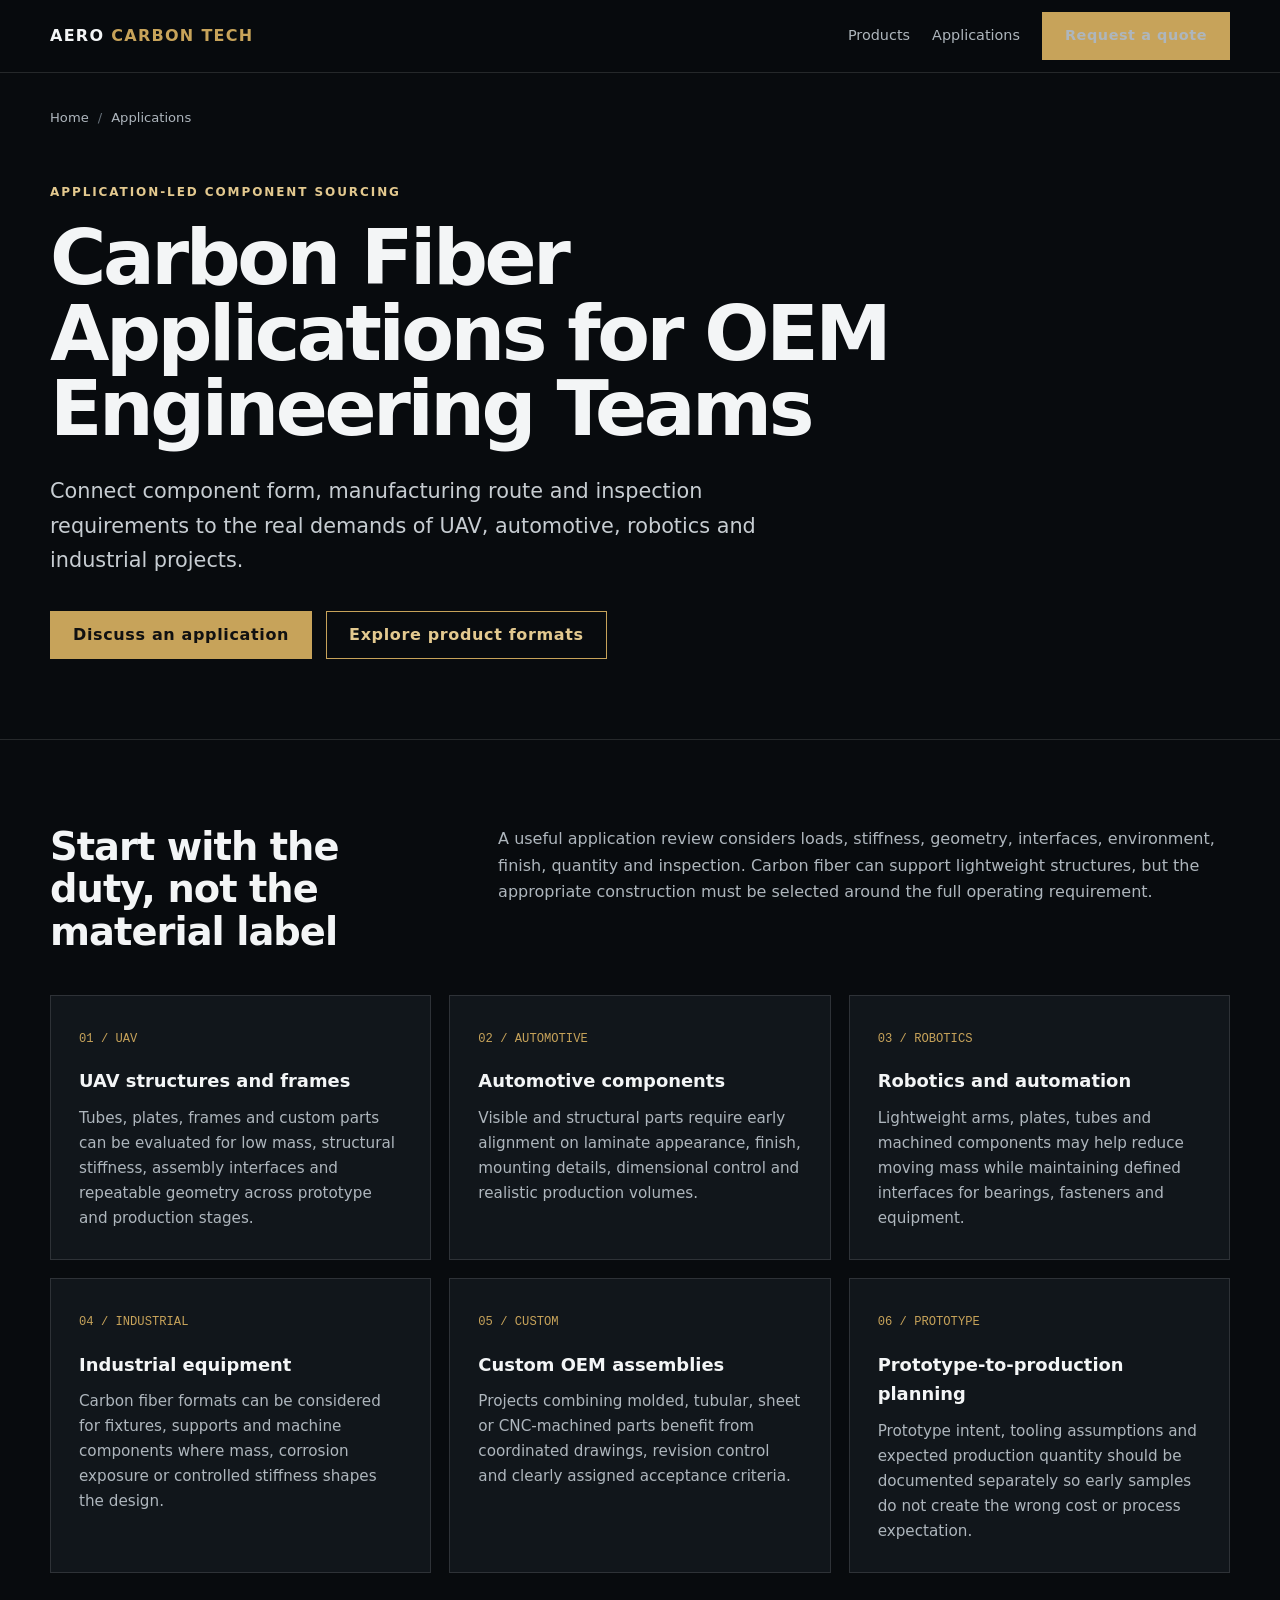
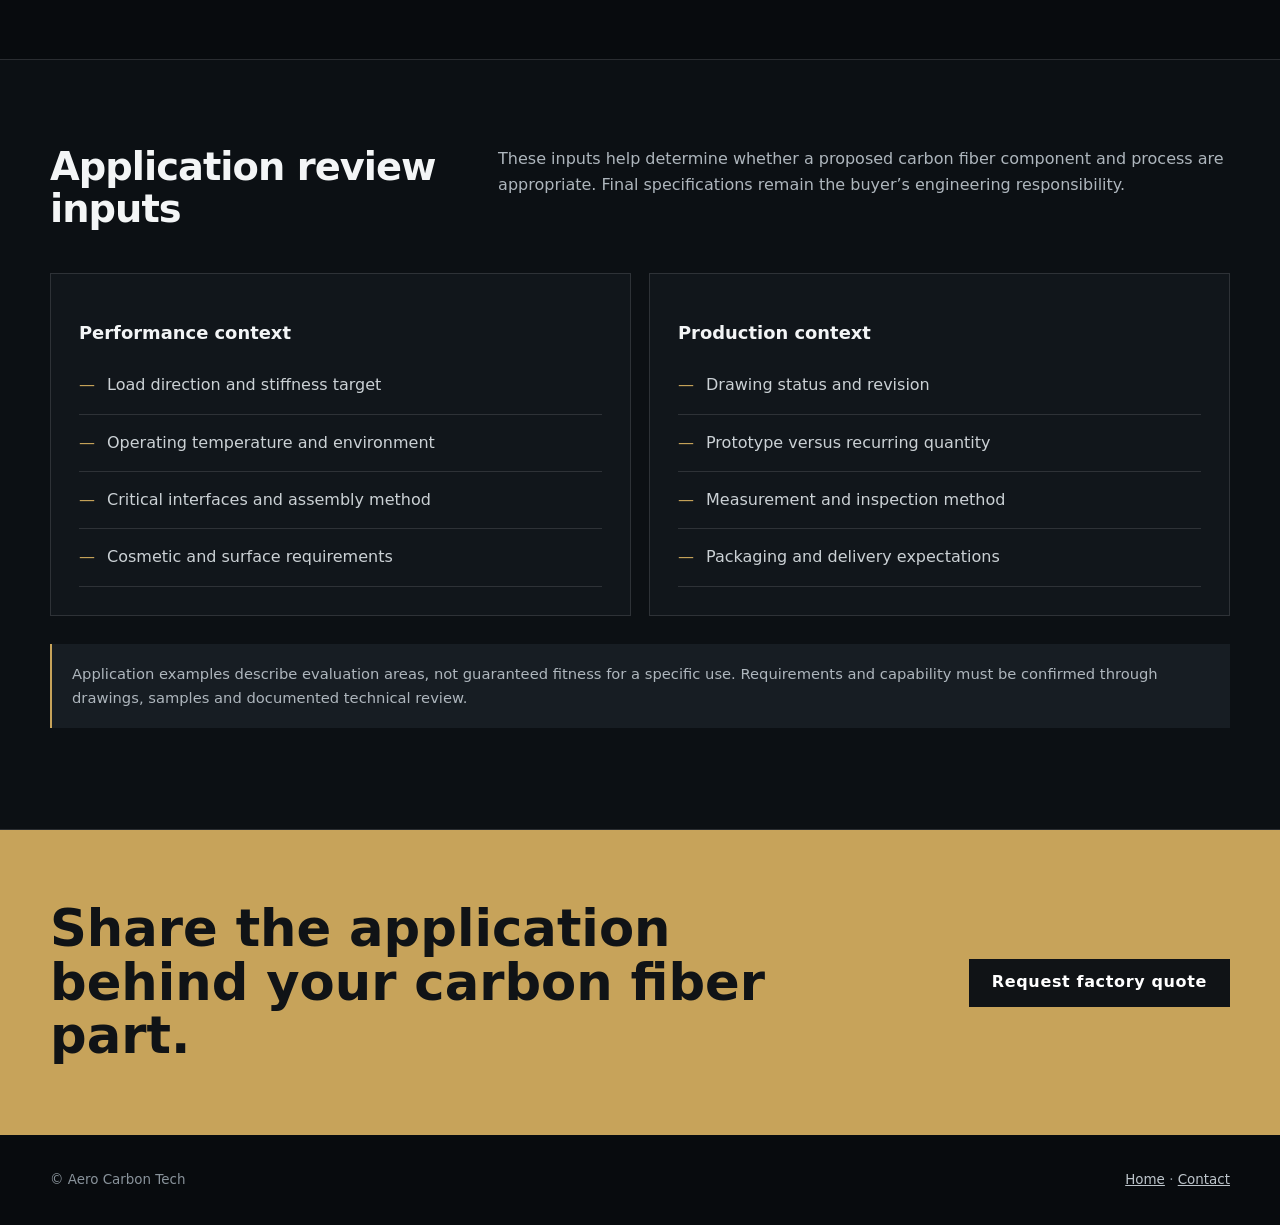
==== applications/index.html @ b0495a84 "Add SEO master architecture and Phase 1 foundations" ====
<!doctype html>
<html lang="en">
<head>
  <meta charset="utf-8">
  <meta name="viewport" content="width=device-width, initial-scale=1">
  <title>Carbon Fiber Applications for OEM Projects | Aero Carbon Tech</title>
  <meta name="description" content="Explore how OEM teams evaluate carbon fiber components for UAV, automotive, robotics and industrial applications requiring low mass and tailored geometry.">
  <meta name="robots" content="noindex, follow">
  <link rel="canonical" href="https://www.aerocarbontech.com/applications/">
  <link rel="stylesheet" href="../phase1-pages.css">
</head>
<body>
  <header class="site-header"><div class="wrap nav"><a class="brand" href="../">Aero <span>Carbon Tech</span></a><nav class="nav-links" aria-label="Primary"><a href="../#products">Products</a><a href="../#applications">Applications</a><a class="button" href="../#contact">Request a quote</a></nav></div></header>
  <main>
    <div class="wrap breadcrumbs" aria-label="Breadcrumb"><a href="../">Home</a><span>/</span>Applications</div>
    <section class="hero"><div class="wrap"><p class="eyebrow">Application-led component sourcing</p><h1>Carbon Fiber Applications for OEM Engineering Teams</h1><p class="lede">Connect component form, manufacturing route and inspection requirements to the real demands of UAV, automotive, robotics and industrial projects.</p><div class="hero-actions"><a class="button" href="../#contact">Discuss an application</a><a class="button secondary" href="../#products">Explore product formats</a></div></div></section>
    <section class="section"><div class="wrap"><div class="section-head"><h2>Start with the duty, not the material label</h2><p>A useful application review considers loads, stiffness, geometry, interfaces, environment, finish, quantity and inspection. Carbon fiber can support lightweight structures, but the appropriate construction must be selected around the full operating requirement.</p></div><div class="grid">
      <article class="card"><span class="number">01 / UAV</span><h3>UAV structures and frames</h3><p>Tubes, plates, frames and custom parts can be evaluated for low mass, structural stiffness, assembly interfaces and repeatable geometry across prototype and production stages.</p></article>
      <article class="card"><span class="number">02 / AUTOMOTIVE</span><h3>Automotive components</h3><p>Visible and structural parts require early alignment on laminate appearance, finish, mounting details, dimensional control and realistic production volumes.</p></article>
      <article class="card"><span class="number">03 / ROBOTICS</span><h3>Robotics and automation</h3><p>Lightweight arms, plates, tubes and machined components may help reduce moving mass while maintaining defined interfaces for bearings, fasteners and equipment.</p></article>
      <article class="card"><span class="number">04 / INDUSTRIAL</span><h3>Industrial equipment</h3><p>Carbon fiber formats can be considered for fixtures, supports and machine components where mass, corrosion exposure or controlled stiffness shapes the design.</p></article>
      <article class="card"><span class="number">05 / CUSTOM</span><h3>Custom OEM assemblies</h3><p>Projects combining molded, tubular, sheet or CNC-machined parts benefit from coordinated drawings, revision control and clearly assigned acceptance criteria.</p></article>
      <article class="card"><span class="number">06 / PROTOTYPE</span><h3>Prototype-to-production planning</h3><p>Prototype intent, tooling assumptions and expected production quantity should be documented separately so early samples do not create the wrong cost or process expectation.</p></article>
    </div></div></section>
    <section class="section alt"><div class="wrap"><div class="section-head"><h2>Application review inputs</h2><p>These inputs help determine whether a proposed carbon fiber component and process are appropriate. Final specifications remain the buyer’s engineering responsibility.</p></div><div class="two-col"><div class="card"><h3>Performance context</h3><ul class="checklist"><li>Load direction and stiffness target</li><li>Operating temperature and environment</li><li>Critical interfaces and assembly method</li><li>Cosmetic and surface requirements</li></ul></div><div class="card"><h3>Production context</h3><ul class="checklist"><li>Drawing status and revision</li><li>Prototype versus recurring quantity</li><li>Measurement and inspection method</li><li>Packaging and delivery expectations</li></ul></div></div><p class="notice">Application examples describe evaluation areas, not guaranteed fitness for a specific use. Requirements and capability must be confirmed through drawings, samples and documented technical review.</p></div></section>
    <section class="cta"><div class="wrap cta-inner"><h2>Share the application behind your carbon fiber part.</h2><a class="button" href="../#contact">Request factory quote</a></div></section>
  </main>
  <footer class="site-footer"><div class="wrap footer-inner"><span>© Aero Carbon Tech</span><span><a href="../">Home</a> · <a href="../#contact">Contact</a></span></div></footer>
</body>
</html>
---- phase1-pages.css ----
:root {
  --ink: #080b0e;
  --panel: #11161b;
  --panel-soft: #171d23;
  --line: rgba(255, 255, 255, 0.12);
  --muted: #aeb6bd;
  --text: #f3f5f6;
  --gold: #c7a35a;
  --gold-soft: #e3c98f;
  --max: 1180px;
}

* { box-sizing: border-box; }
html { scroll-behavior: smooth; }
body {
  margin: 0;
  background: var(--ink);
  color: var(--text);
  font-family: Inter, ui-sans-serif, system-ui, -apple-system, BlinkMacSystemFont, "Segoe UI", sans-serif;
  line-height: 1.65;
}
a { color: inherit; }
.wrap { width: min(calc(100% - 40px), var(--max)); margin-inline: auto; }
.site-header {
  position: sticky;
  top: 0;
  z-index: 10;
  border-bottom: 1px solid var(--line);
  background: rgba(8, 11, 14, 0.92);
  backdrop-filter: blur(14px);
}
.nav { min-height: 72px; display: flex; align-items: center; justify-content: space-between; gap: 24px; }
.brand { text-decoration: none; font-weight: 760; letter-spacing: 0.08em; text-transform: uppercase; }
.brand span { color: var(--gold); }
.nav-links { display: flex; align-items: center; gap: 22px; font-size: 0.9rem; }
.nav-links a { color: var(--muted); text-decoration: none; }
.nav-links a:hover, .nav-links a:focus-visible { color: var(--text); }
.button {
  display: inline-flex;
  min-height: 48px;
  align-items: center;
  justify-content: center;
  padding: 0 22px;
  border: 1px solid var(--gold);
  background: var(--gold);
  color: #111;
  font-weight: 750;
  letter-spacing: 0.04em;
  text-decoration: none;
}
.button.secondary { background: transparent; color: var(--gold-soft); }
.breadcrumbs { padding-top: 34px; color: var(--muted); font-size: 0.82rem; }
.breadcrumbs a { text-decoration: none; }
.breadcrumbs span { margin: 0 9px; color: #667079; }
.hero { padding: 54px 0 80px; border-bottom: 1px solid var(--line); }
.eyebrow { margin: 0 0 18px; color: var(--gold-soft); font-size: 0.75rem; font-weight: 750; letter-spacing: 0.16em; text-transform: uppercase; }
h1 { max-width: 900px; margin: 0; font-size: clamp(2.6rem, 6vw, 5.4rem); line-height: 0.98; letter-spacing: -0.045em; }
.lede { max-width: 780px; margin: 28px 0 0; color: #c7cdd2; font-size: clamp(1.05rem, 2vw, 1.3rem); }
.hero-actions { display: flex; flex-wrap: wrap; gap: 14px; margin-top: 34px; }
.section { padding: 86px 0; }
.section.alt { background: #0c1014; border-block: 1px solid var(--line); }
.section-head { display: grid; grid-template-columns: minmax(220px, 0.7fr) minmax(0, 1.3fr); gap: 54px; margin-bottom: 42px; }
.section h2 { margin: 0; font-size: clamp(1.8rem, 3vw, 3rem); line-height: 1.1; letter-spacing: -0.025em; }
.section-head p { margin: 0; color: var(--muted); }
.grid { display: grid; grid-template-columns: repeat(3, minmax(0, 1fr)); gap: 18px; }
.card { min-height: 100%; padding: 28px; border: 1px solid var(--line); background: var(--panel); }
.card .number { color: var(--gold); font-family: ui-monospace, SFMono-Regular, Menlo, monospace; font-size: 0.76rem; }
.card h3 { margin: 16px 0 10px; font-size: 1.12rem; }
.card p { margin: 0; color: var(--muted); font-size: 0.95rem; }
.card a { display: inline-block; margin-top: 18px; color: var(--gold-soft); font-weight: 700; text-underline-offset: 4px; }
.two-col { display: grid; grid-template-columns: repeat(2, minmax(0, 1fr)); gap: 18px; }
.checklist { margin: 0; padding: 0; list-style: none; }
.checklist li { padding: 15px 0; border-bottom: 1px solid var(--line); color: #cbd1d5; }
.checklist li::before { content: "—"; margin-right: 12px; color: var(--gold); }
.notice { margin-top: 28px; padding: 18px 20px; border-left: 2px solid var(--gold); background: var(--panel-soft); color: var(--muted); font-size: 0.92rem; }
.cta { padding: 72px 0; background: var(--gold); color: #101316; }
.cta-inner { display: flex; align-items: center; justify-content: space-between; gap: 34px; }
.cta h2 { max-width: 720px; margin: 0; font-size: clamp(2rem, 4vw, 3.7rem); line-height: 1.05; }
.cta .button { border-color: #101316; background: #101316; color: white; flex: 0 0 auto; }
.site-footer { padding: 34px 0; color: #89939b; font-size: 0.84rem; }
.footer-inner { display: flex; justify-content: space-between; gap: 24px; }
.footer-inner a { color: #bcc4ca; }
@media (max-width: 800px) {
  .nav { min-height: 64px; }
  .nav-links a:not(.button) { display: none; }
  .nav-links .button { min-height: 42px; padding-inline: 14px; }
  .hero { padding: 42px 0 60px; }
  .section { padding: 62px 0; }
  .section-head, .grid, .two-col { grid-template-columns: 1fr; }
  .section-head { gap: 18px; }
  .cta-inner, .footer-inner { align-items: flex-start; flex-direction: column; }
}
@media (max-width: 480px) { .wrap { width: min(calc(100% - 28px), var(--max)); } }
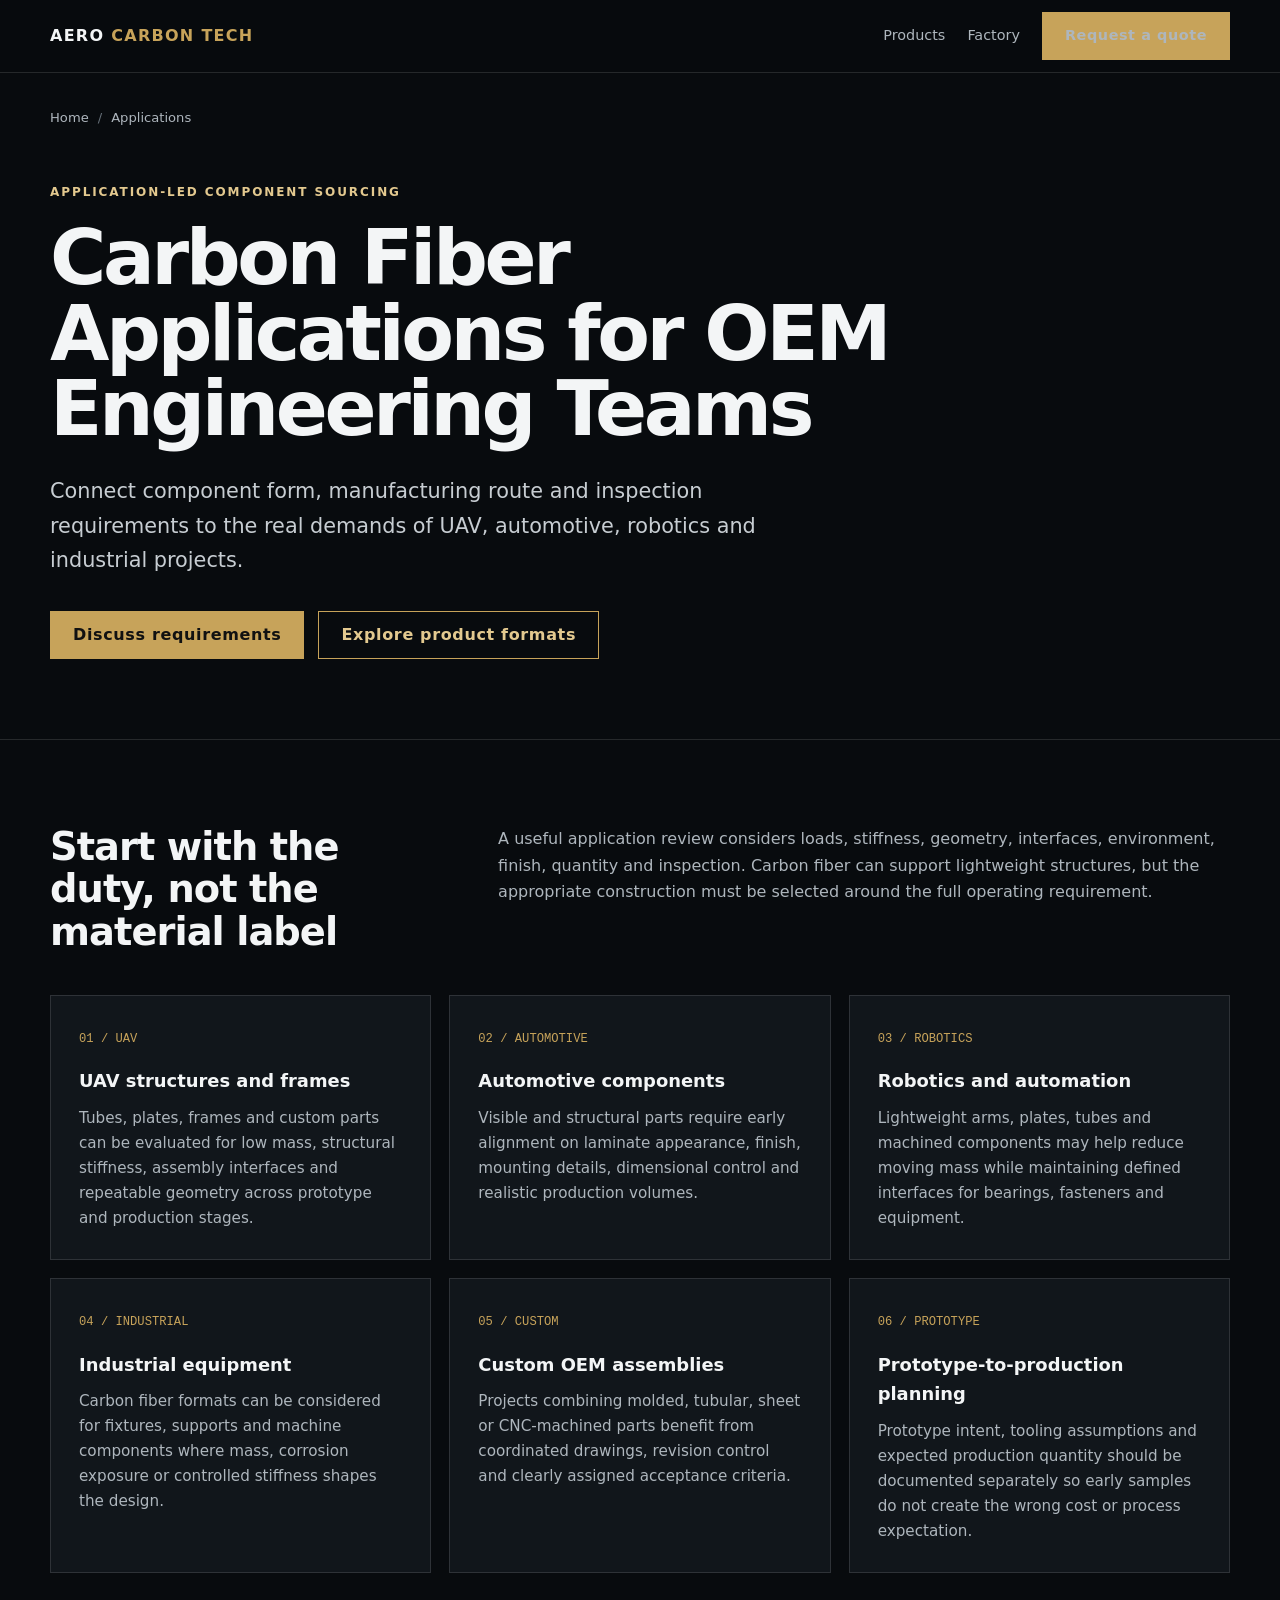
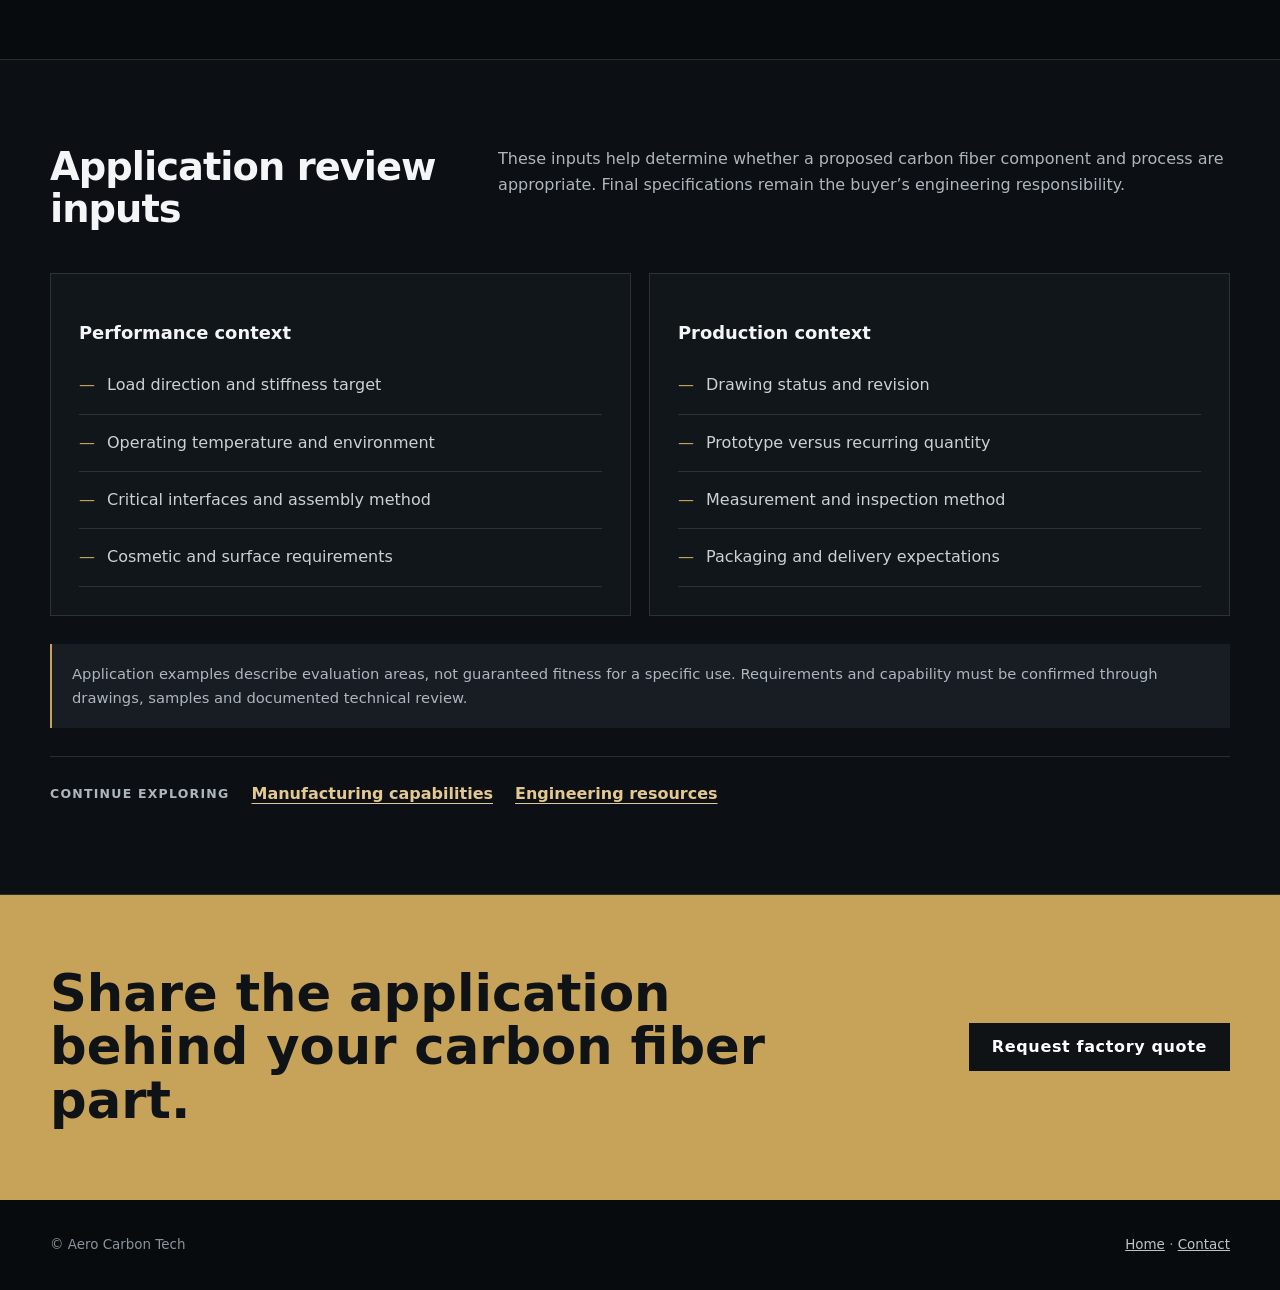
==== commit 5eed4889: "Refine Phase 1 SEO pages for preview QA" ====
--- a/applications/index.html
+++ b/applications/index.html
@@ -10,10 +10,10 @@
   <link rel="stylesheet" href="../phase1-pages.css">
 </head>
 <body>
-  <header class="site-header"><div class="wrap nav"><a class="brand" href="../">Aero <span>Carbon Tech</span></a><nav class="nav-links" aria-label="Primary"><a href="../#products">Products</a><a href="../#applications">Applications</a><a class="button" href="../#contact">Request a quote</a></nav></div></header>
+  <header class="site-header"><div class="wrap nav"><a class="brand" href="../">Aero <span>Carbon Tech</span></a><nav class="nav-links" aria-label="Primary"><a href="../#products">Products</a><a href="../#factory">Factory</a><a class="button" href="../#contact">Request a quote</a></nav></div></header>
   <main>
-    <div class="wrap breadcrumbs" aria-label="Breadcrumb"><a href="../">Home</a><span>/</span>Applications</div>
-    <section class="hero"><div class="wrap"><p class="eyebrow">Application-led component sourcing</p><h1>Carbon Fiber Applications for OEM Engineering Teams</h1><p class="lede">Connect component form, manufacturing route and inspection requirements to the real demands of UAV, automotive, robotics and industrial projects.</p><div class="hero-actions"><a class="button" href="../#contact">Discuss an application</a><a class="button secondary" href="../#products">Explore product formats</a></div></div></section>
+    <nav class="wrap breadcrumbs" aria-label="Breadcrumb"><ol><li><a href="../">Home</a></li><li aria-current="page">Applications</li></ol></nav>
+    <section class="hero"><div class="wrap"><p class="eyebrow">Application-led component sourcing</p><h1>Carbon Fiber Applications for OEM Engineering Teams</h1><p class="lede">Connect component form, manufacturing route and inspection requirements to the real demands of UAV, automotive, robotics and industrial projects.</p><div class="hero-actions"><a class="button" href="../#contact">Discuss requirements</a><a class="button secondary" href="../#products">Explore product formats</a></div></div></section>
     <section class="section"><div class="wrap"><div class="section-head"><h2>Start with the duty, not the material label</h2><p>A useful application review considers loads, stiffness, geometry, interfaces, environment, finish, quantity and inspection. Carbon fiber can support lightweight structures, but the appropriate construction must be selected around the full operating requirement.</p></div><div class="grid">
       <article class="card"><span class="number">01 / UAV</span><h3>UAV structures and frames</h3><p>Tubes, plates, frames and custom parts can be evaluated for low mass, structural stiffness, assembly interfaces and repeatable geometry across prototype and production stages.</p></article>
       <article class="card"><span class="number">02 / AUTOMOTIVE</span><h3>Automotive components</h3><p>Visible and structural parts require early alignment on laminate appearance, finish, mounting details, dimensional control and realistic production volumes.</p></article>
@@ -22,7 +22,7 @@
       <article class="card"><span class="number">05 / CUSTOM</span><h3>Custom OEM assemblies</h3><p>Projects combining molded, tubular, sheet or CNC-machined parts benefit from coordinated drawings, revision control and clearly assigned acceptance criteria.</p></article>
       <article class="card"><span class="number">06 / PROTOTYPE</span><h3>Prototype-to-production planning</h3><p>Prototype intent, tooling assumptions and expected production quantity should be documented separately so early samples do not create the wrong cost or process expectation.</p></article>
     </div></div></section>
-    <section class="section alt"><div class="wrap"><div class="section-head"><h2>Application review inputs</h2><p>These inputs help determine whether a proposed carbon fiber component and process are appropriate. Final specifications remain the buyer’s engineering responsibility.</p></div><div class="two-col"><div class="card"><h3>Performance context</h3><ul class="checklist"><li>Load direction and stiffness target</li><li>Operating temperature and environment</li><li>Critical interfaces and assembly method</li><li>Cosmetic and surface requirements</li></ul></div><div class="card"><h3>Production context</h3><ul class="checklist"><li>Drawing status and revision</li><li>Prototype versus recurring quantity</li><li>Measurement and inspection method</li><li>Packaging and delivery expectations</li></ul></div></div><p class="notice">Application examples describe evaluation areas, not guaranteed fitness for a specific use. Requirements and capability must be confirmed through drawings, samples and documented technical review.</p></div></section>
+    <section class="section alt"><div class="wrap"><div class="section-head"><h2>Application review inputs</h2><p>These inputs help determine whether a proposed carbon fiber component and process are appropriate. Final specifications remain the buyer’s engineering responsibility.</p></div><div class="two-col"><div class="card"><h3>Performance context</h3><ul class="checklist"><li>Load direction and stiffness target</li><li>Operating temperature and environment</li><li>Critical interfaces and assembly method</li><li>Cosmetic and surface requirements</li></ul></div><div class="card"><h3>Production context</h3><ul class="checklist"><li>Drawing status and revision</li><li>Prototype versus recurring quantity</li><li>Measurement and inspection method</li><li>Packaging and delivery expectations</li></ul></div></div><p class="notice">Application examples describe evaluation areas, not guaranteed fitness for a specific use. Requirements and capability must be confirmed through drawings, samples and documented technical review.</p><nav class="related" aria-label="Related pages"><span>Continue exploring</span><a href="../capabilities/">Manufacturing capabilities</a><a href="../resources/">Engineering resources</a></nav></div></section>
     <section class="cta"><div class="wrap cta-inner"><h2>Share the application behind your carbon fiber part.</h2><a class="button" href="../#contact">Request factory quote</a></div></section>
   </main>
   <footer class="site-footer"><div class="wrap footer-inner"><span>© Aero Carbon Tech</span><span><a href="../">Home</a> · <a href="../#contact">Contact</a></span></div></footer>
--- a/phase1-pages.css
+++ b/phase1-pages.css
@@ -20,6 +20,7 @@
   line-height: 1.65;
 }
 a { color: inherit; }
+a:focus-visible { outline: 3px solid var(--gold-soft); outline-offset: 4px; }
 .wrap { width: min(calc(100% - 40px), var(--max)); margin-inline: auto; }
 .site-header {
   position: sticky;
@@ -30,7 +31,7 @@
   backdrop-filter: blur(14px);
 }
 .nav { min-height: 72px; display: flex; align-items: center; justify-content: space-between; gap: 24px; }
-.brand { text-decoration: none; font-weight: 760; letter-spacing: 0.08em; text-transform: uppercase; }
+.brand { text-decoration: none; font-weight: 760; letter-spacing: 0.08em; text-transform: uppercase; white-space: nowrap; }
 .brand span { color: var(--gold); }
 .nav-links { display: flex; align-items: center; gap: 22px; font-size: 0.9rem; }
 .nav-links a { color: var(--muted); text-decoration: none; }
@@ -50,8 +51,9 @@
 }
 .button.secondary { background: transparent; color: var(--gold-soft); }
 .breadcrumbs { padding-top: 34px; color: var(--muted); font-size: 0.82rem; }
+.breadcrumbs ol { display: flex; margin: 0; padding: 0; list-style: none; }
+.breadcrumbs li + li::before { content: "/"; margin: 0 9px; color: #667079; }
 .breadcrumbs a { text-decoration: none; }
-.breadcrumbs span { margin: 0 9px; color: #667079; }
 .hero { padding: 54px 0 80px; border-bottom: 1px solid var(--line); }
 .eyebrow { margin: 0 0 18px; color: var(--gold-soft); font-size: 0.75rem; font-weight: 750; letter-spacing: 0.16em; text-transform: uppercase; }
 h1 { max-width: 900px; margin: 0; font-size: clamp(2.6rem, 6vw, 5.4rem); line-height: 0.98; letter-spacing: -0.045em; }
@@ -73,6 +75,9 @@
 .checklist li { padding: 15px 0; border-bottom: 1px solid var(--line); color: #cbd1d5; }
 .checklist li::before { content: "—"; margin-right: 12px; color: var(--gold); }
 .notice { margin-top: 28px; padding: 18px 20px; border-left: 2px solid var(--gold); background: var(--panel-soft); color: var(--muted); font-size: 0.92rem; }
+.related { display: flex; flex-wrap: wrap; align-items: center; gap: 12px 22px; margin-top: 28px; padding-top: 24px; border-top: 1px solid var(--line); }
+.related span { color: var(--muted); font-size: 0.78rem; font-weight: 750; letter-spacing: 0.1em; text-transform: uppercase; }
+.related a { color: var(--gold-soft); font-weight: 700; text-underline-offset: 4px; }
 .cta { padding: 72px 0; background: var(--gold); color: #101316; }
 .cta-inner { display: flex; align-items: center; justify-content: space-between; gap: 34px; }
 .cta h2 { max-width: 720px; margin: 0; font-size: clamp(2rem, 4vw, 3.7rem); line-height: 1.05; }
@@ -81,13 +86,19 @@
 .footer-inner { display: flex; justify-content: space-between; gap: 24px; }
 .footer-inner a { color: #bcc4ca; }
 @media (max-width: 800px) {
-  .nav { min-height: 64px; }
+  .nav { min-height: 64px; gap: 10px; }
+  .brand { font-size: 0.86rem; letter-spacing: 0.05em; }
   .nav-links a:not(.button) { display: none; }
-  .nav-links .button { min-height: 42px; padding-inline: 14px; }
+  .nav-links .button { min-height: 42px; padding-inline: 12px; white-space: nowrap; }
   .hero { padding: 42px 0 60px; }
   .section { padding: 62px 0; }
   .section-head, .grid, .two-col { grid-template-columns: 1fr; }
   .section-head { gap: 18px; }
   .cta-inner, .footer-inner { align-items: flex-start; flex-direction: column; }
 }
-@media (max-width: 480px) { .wrap { width: min(calc(100% - 28px), var(--max)); } }
+@media (max-width: 480px) {
+  .wrap { width: min(calc(100% - 28px), var(--max)); }
+  .nav-links .button { padding-inline: 10px; font-size: 0.78rem; }
+  .hero-actions .button { width: 100%; }
+  .related { align-items: flex-start; flex-direction: column; }
+}
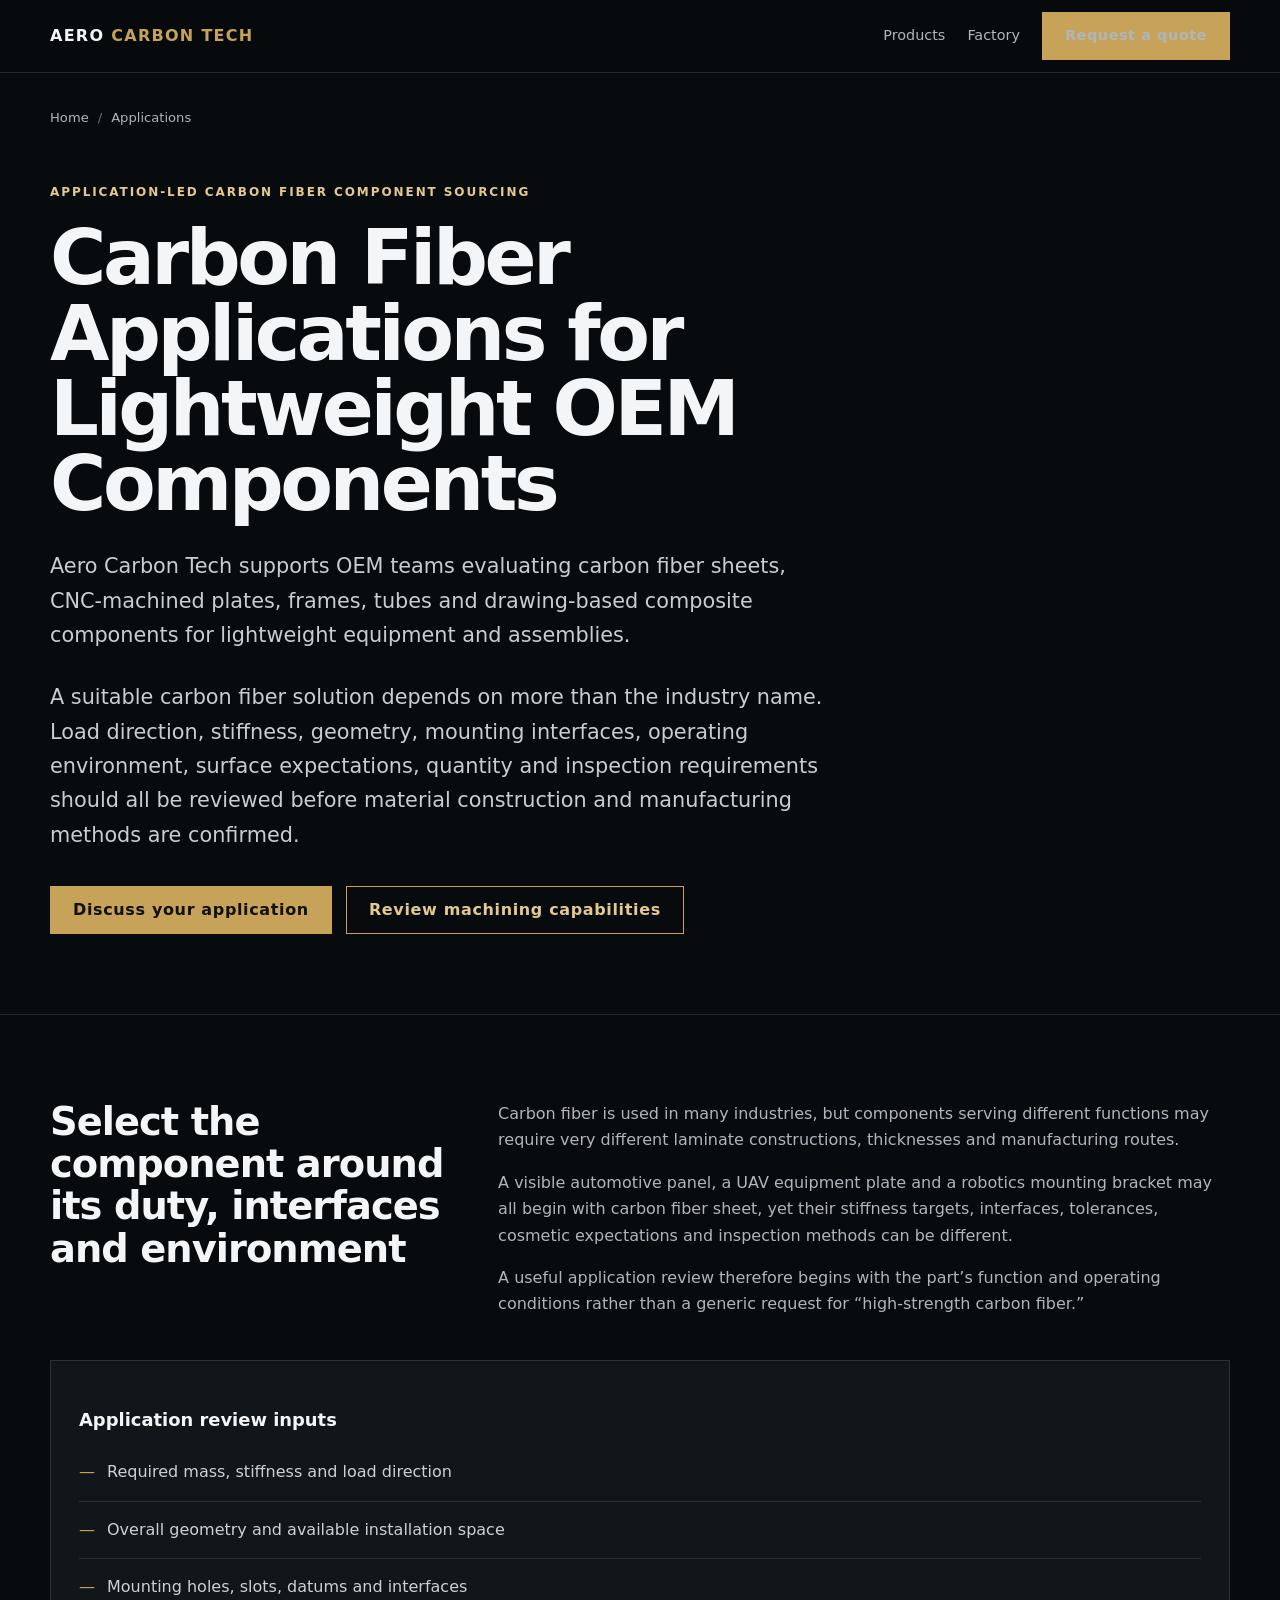
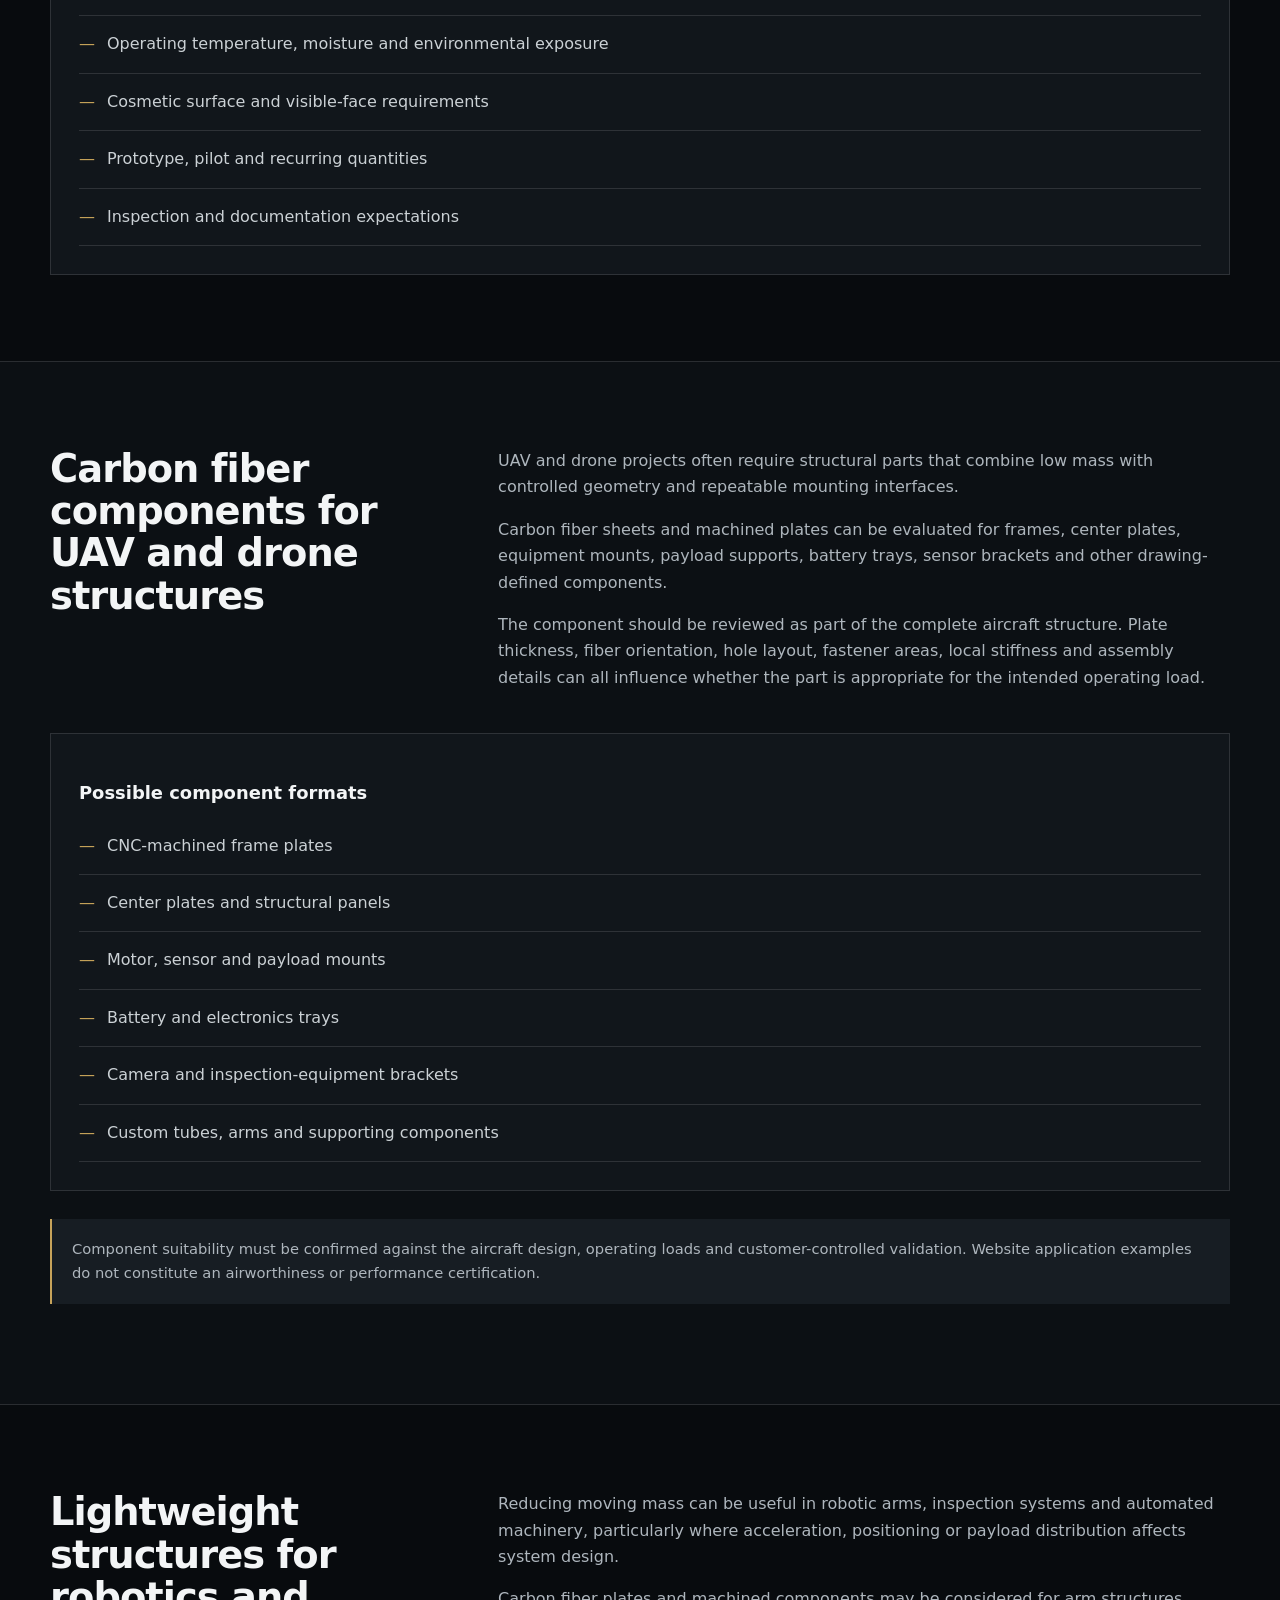
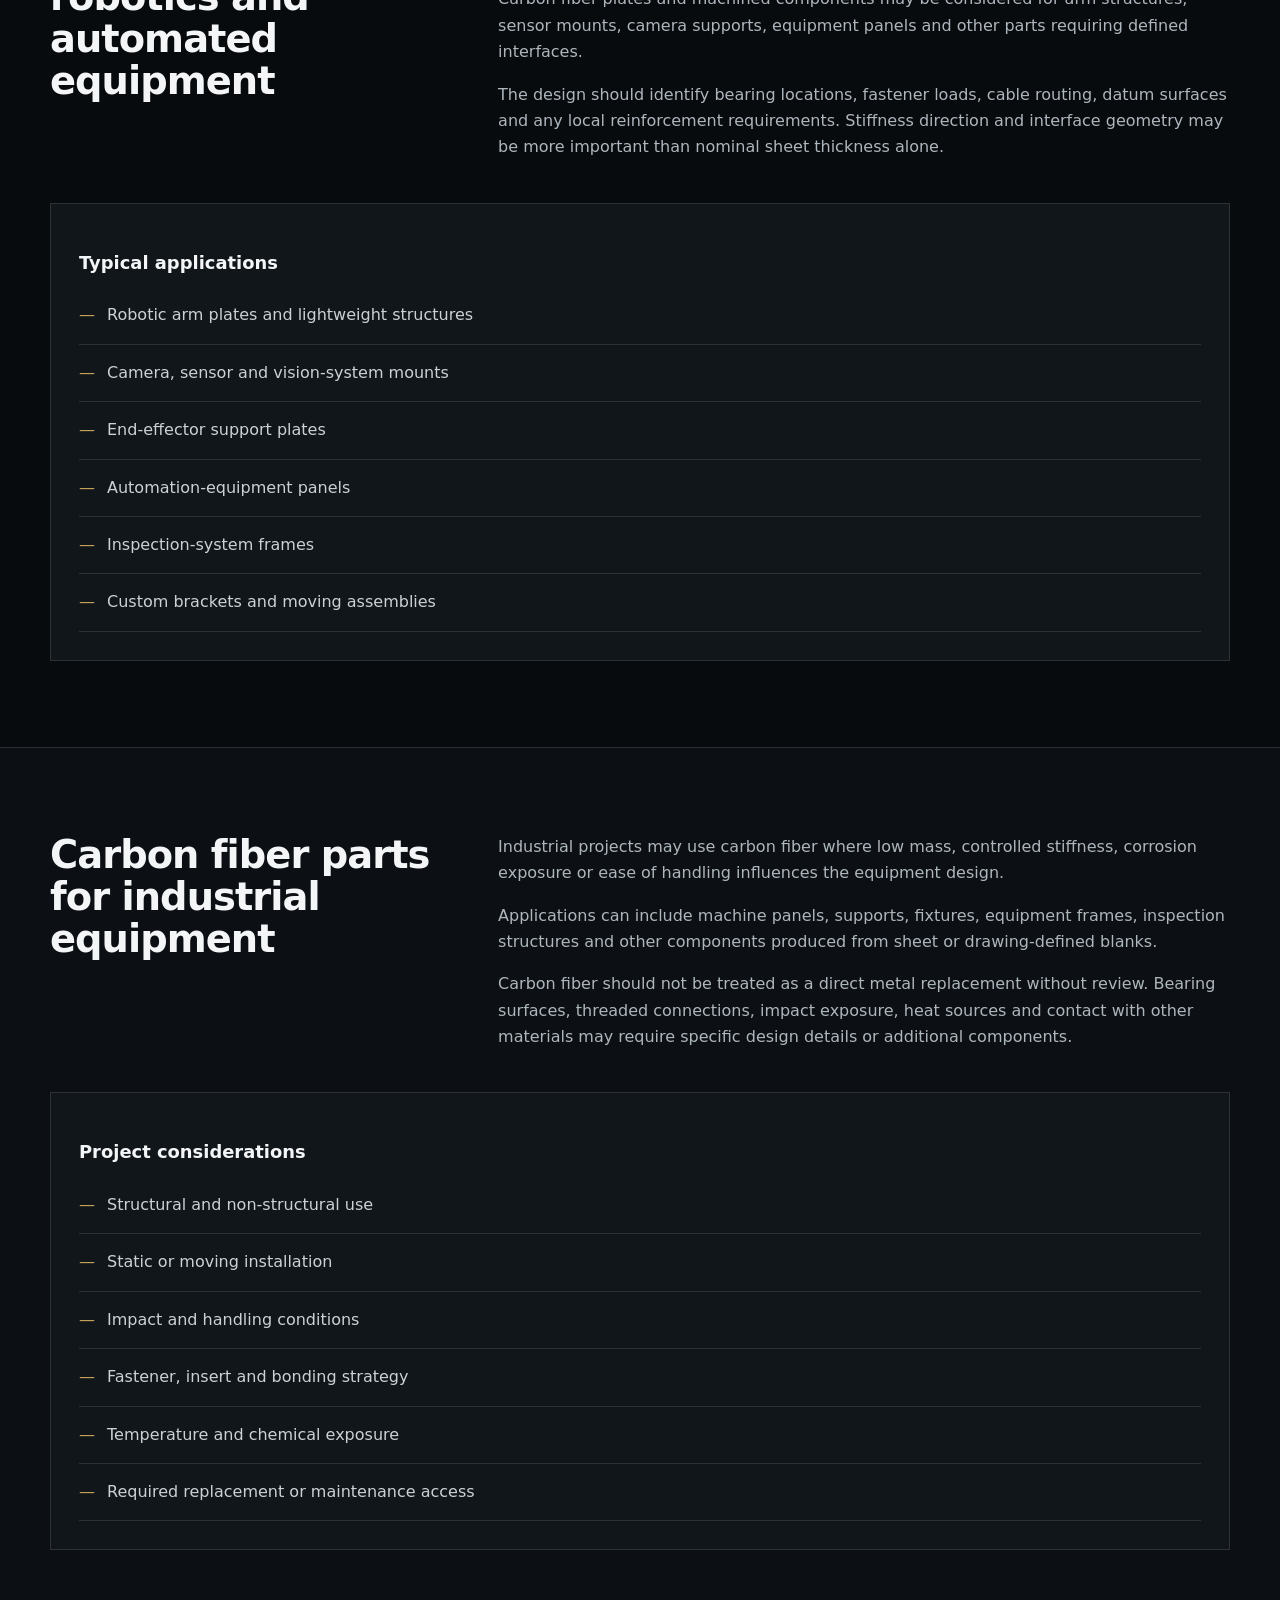
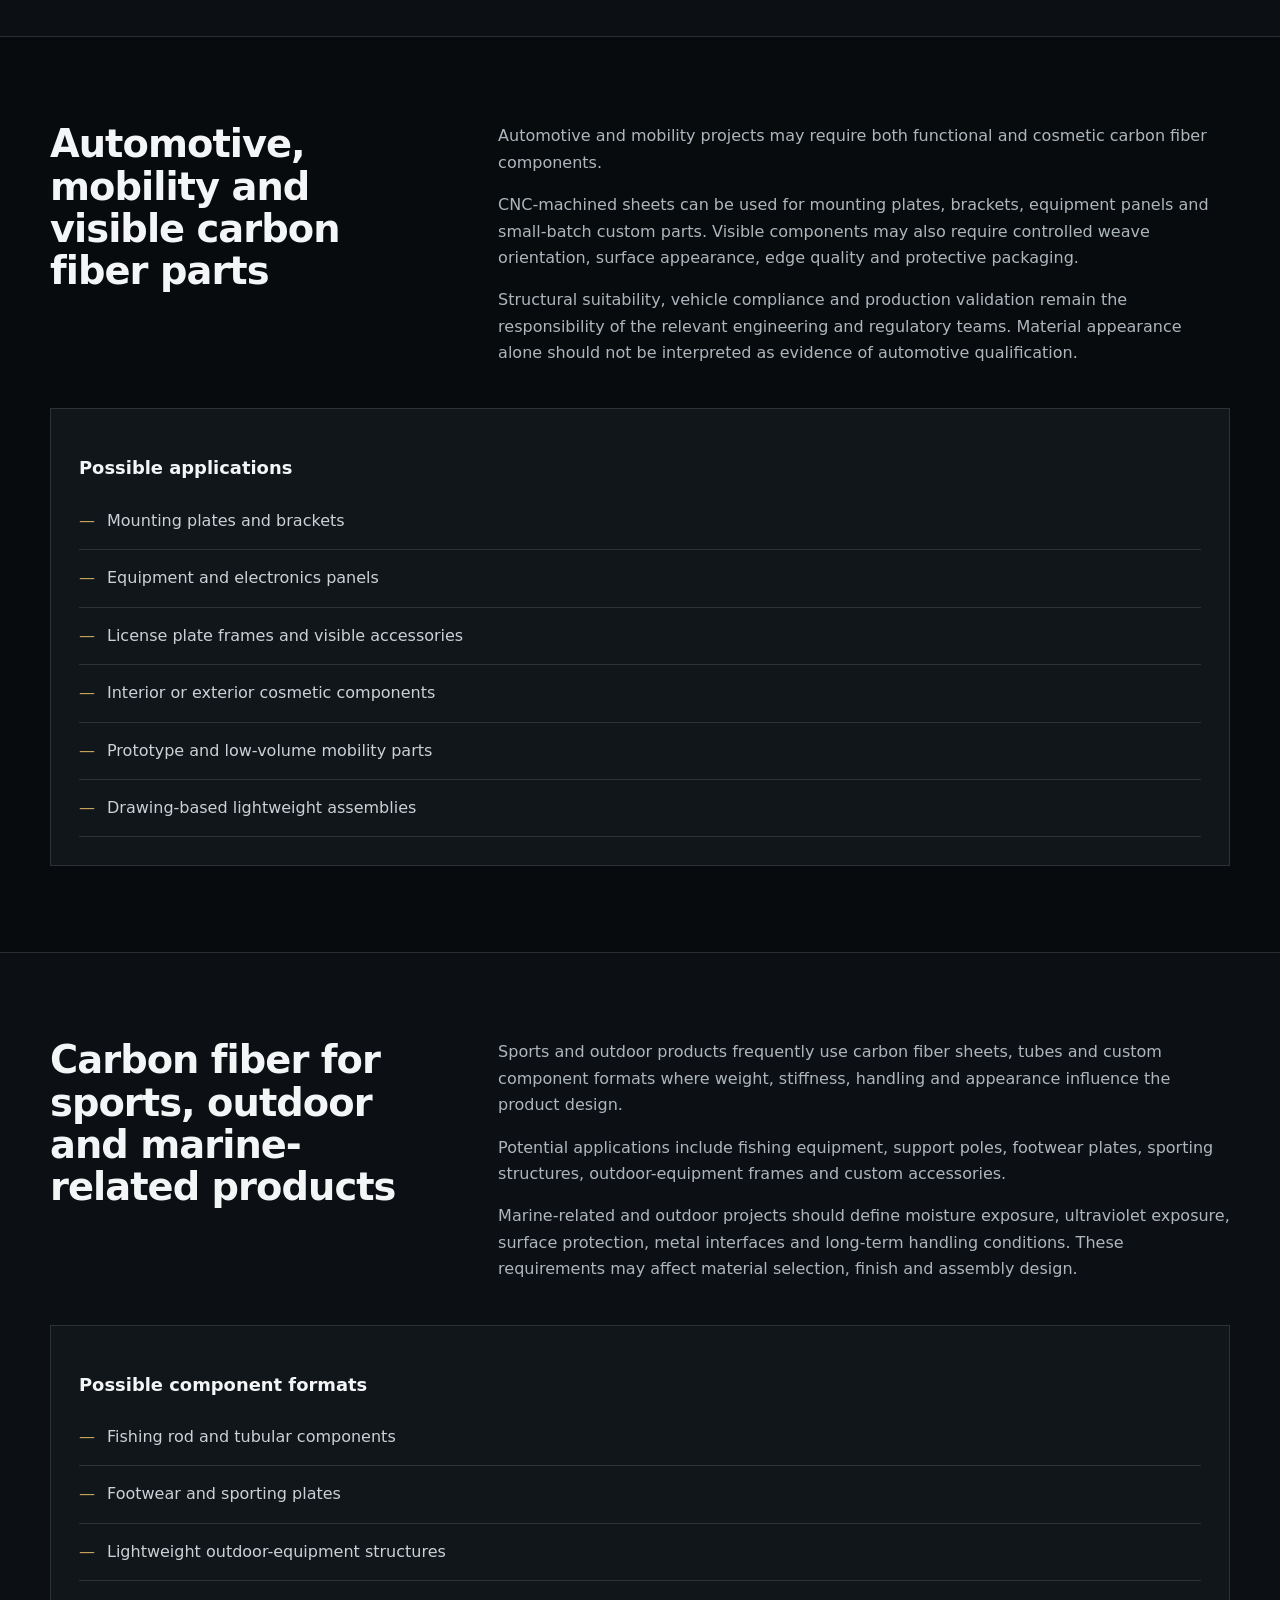
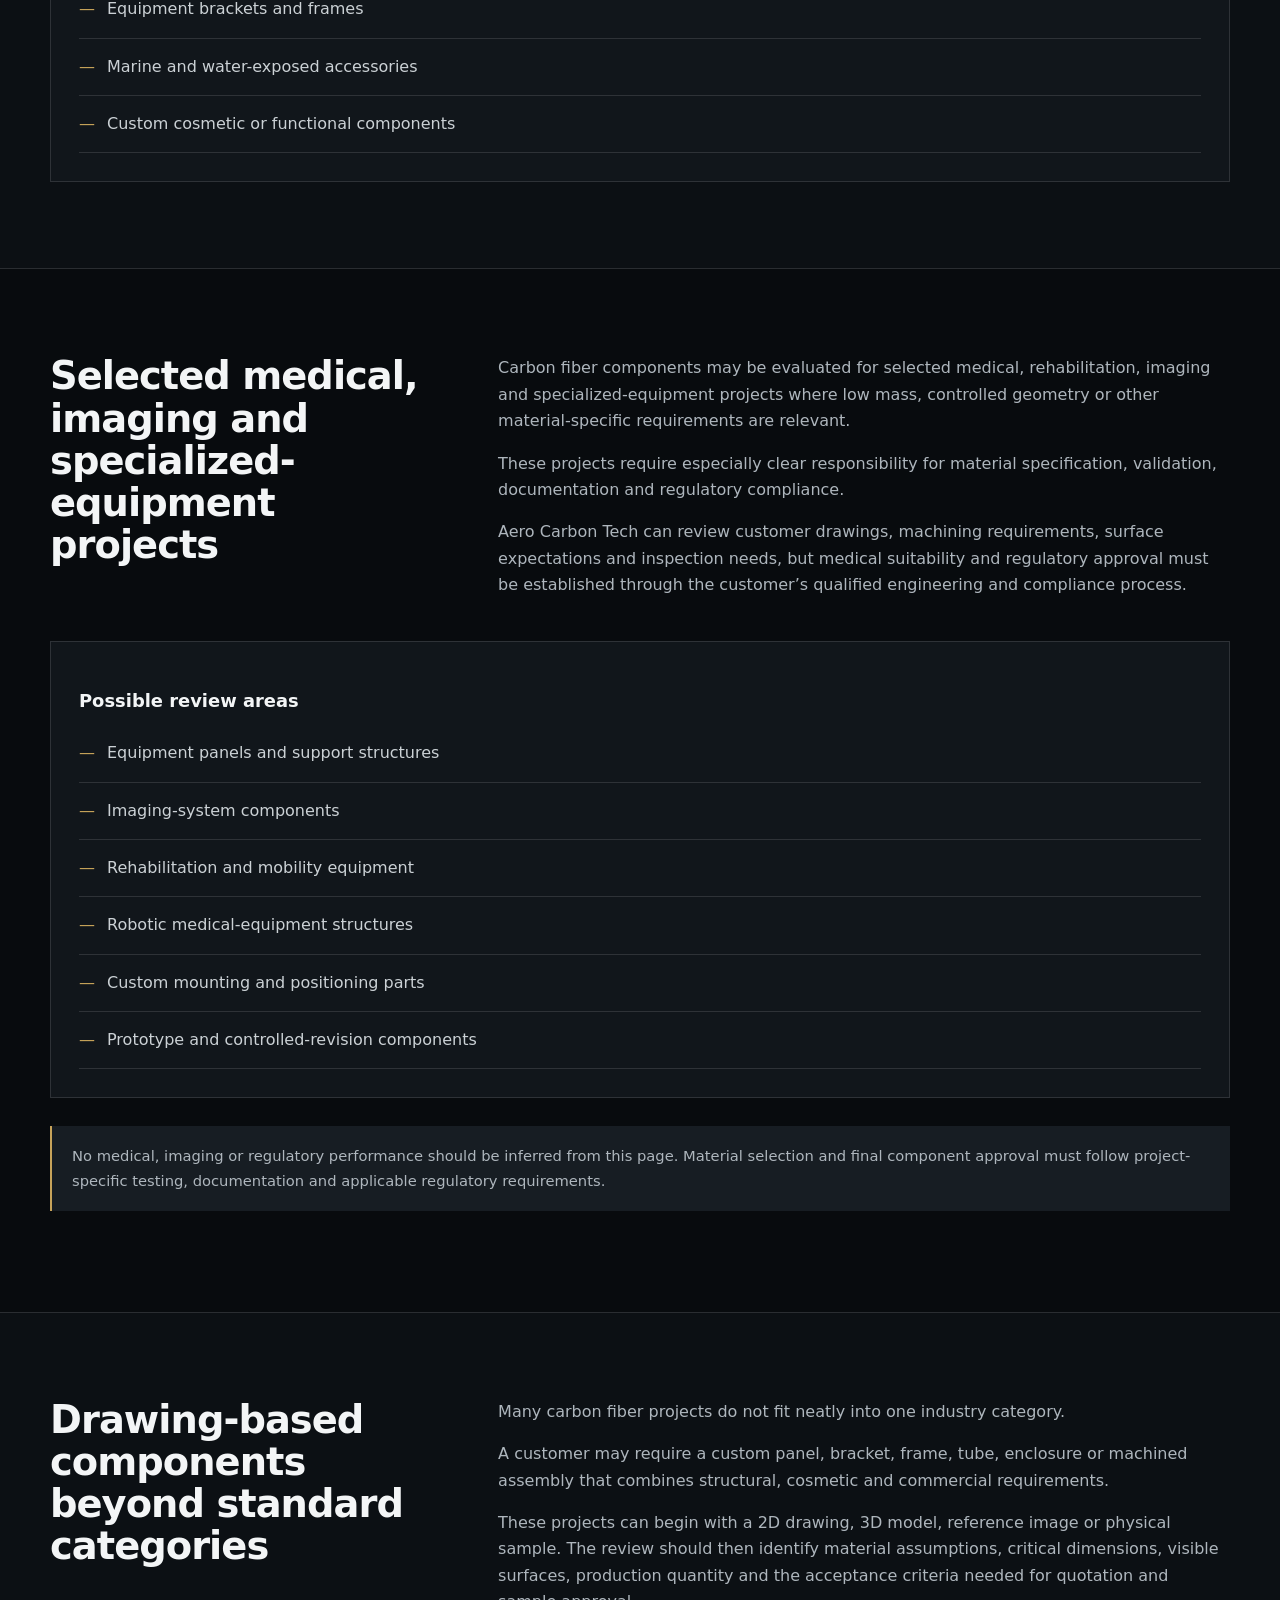
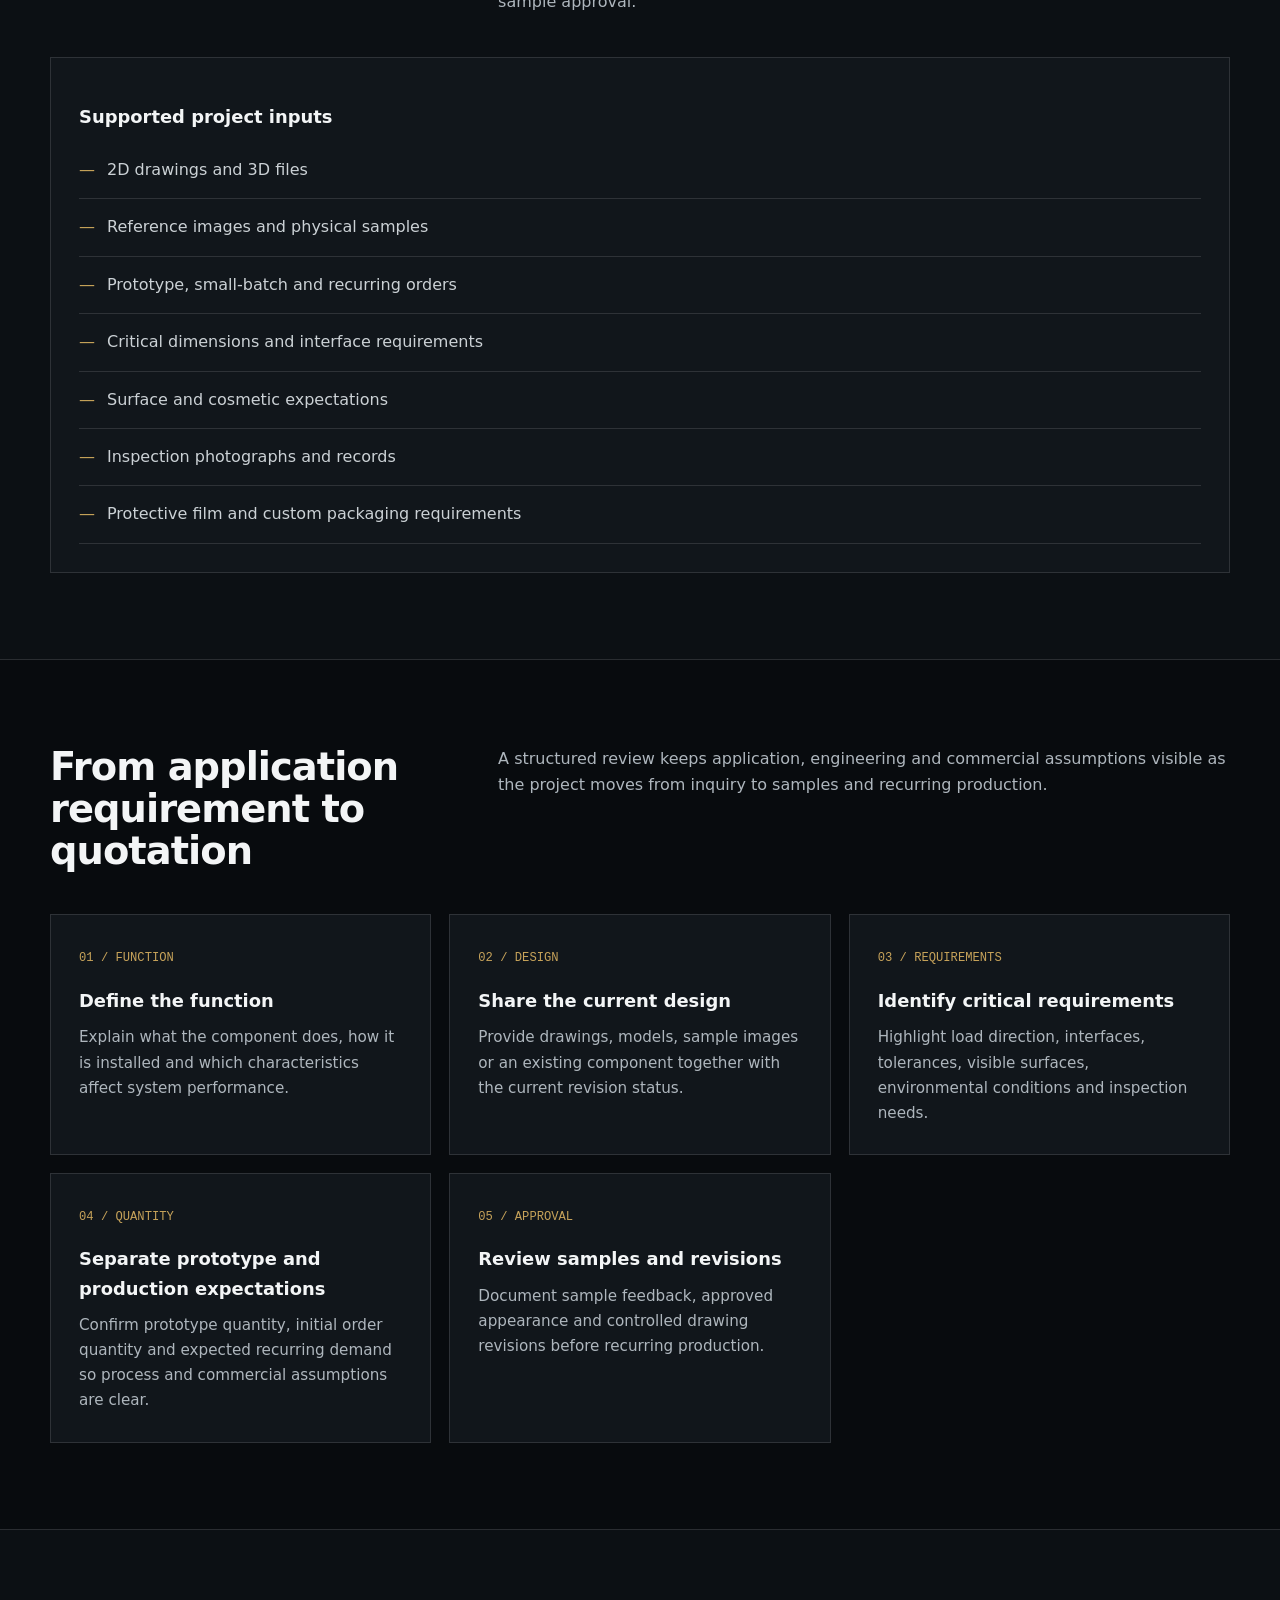
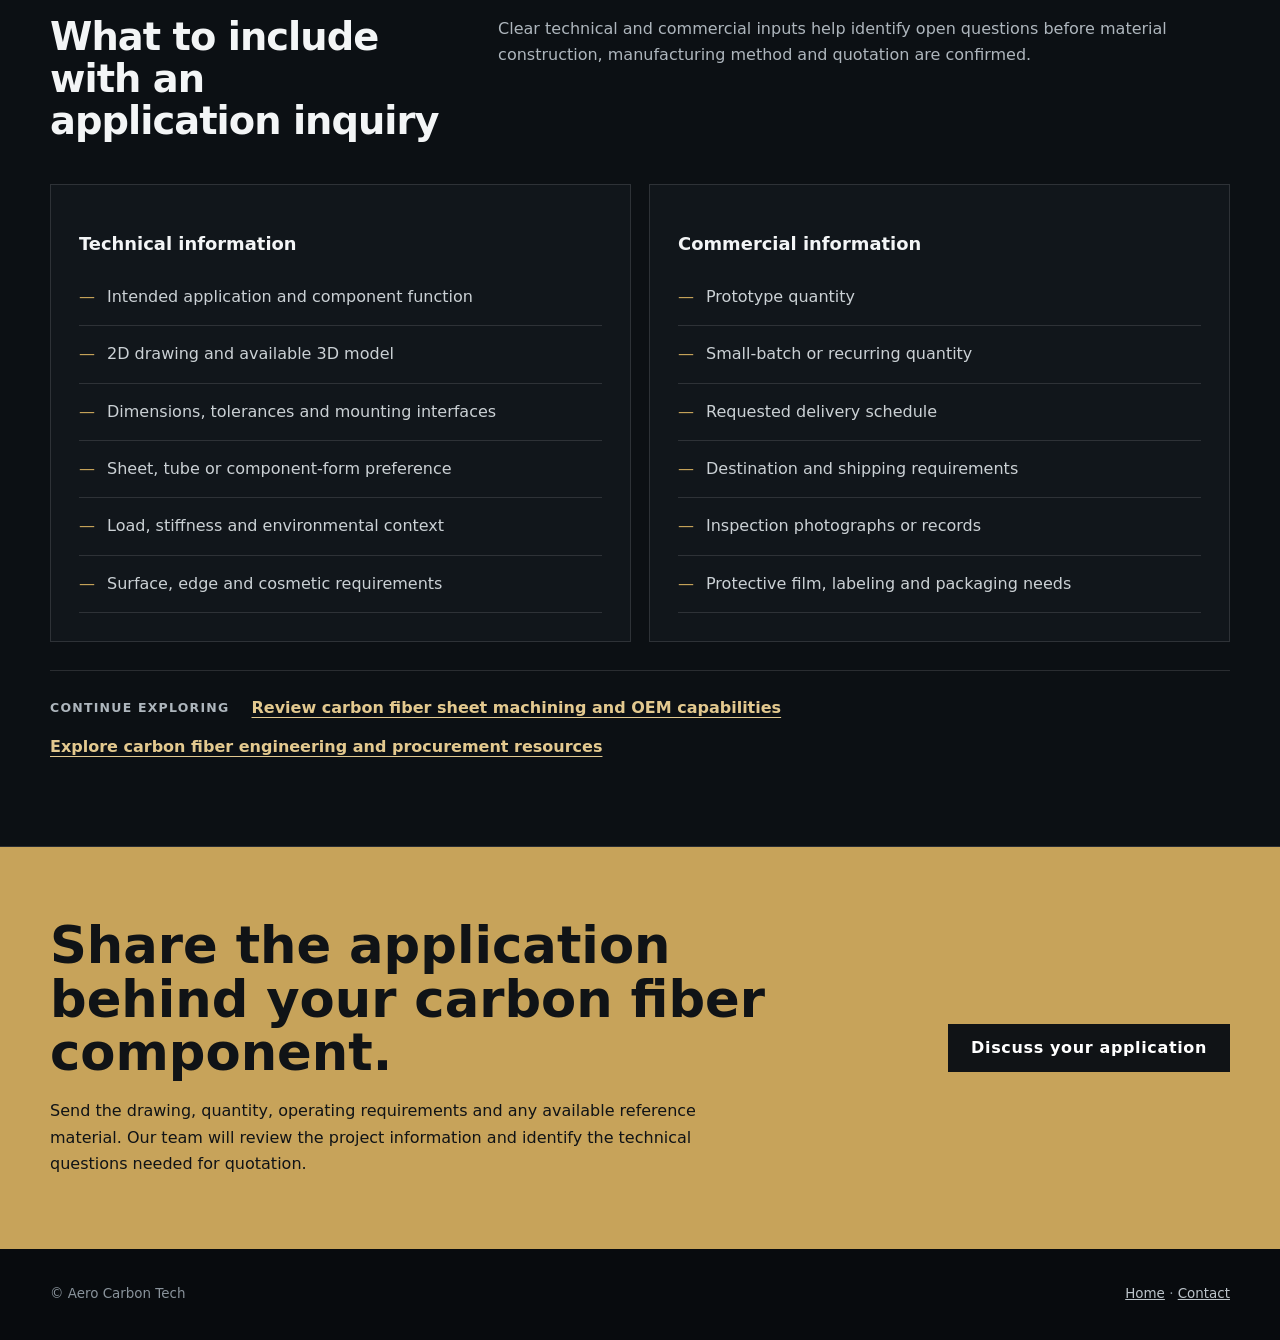
==== commit 52739b7e: "Expand carbon fiber applications content" ====
--- a/applications/index.html
+++ b/applications/index.html
@@ -3,8 +3,8 @@
 <head>
   <meta charset="utf-8">
   <meta name="viewport" content="width=device-width, initial-scale=1">
-  <title>Carbon Fiber Applications for OEM Projects | Aero Carbon Tech</title>
-  <meta name="description" content="Explore how OEM teams evaluate carbon fiber components for UAV, automotive, robotics and industrial applications requiring low mass and tailored geometry.">
+  <title>Carbon Fiber Applications for UAV, Robotics &amp; OEM Projects | Aero Carbon Tech</title>
+  <meta name="description" content="Explore carbon fiber sheet and CNC-machined component applications for UAVs, robotics, industrial equipment, automotive, outdoor and specialized OEM projects.">
   <meta name="robots" content="noindex, follow">
   <link rel="canonical" href="https://www.aerocarbontech.com/applications/">
   <link rel="stylesheet" href="../phase1-pages.css">
@@ -13,17 +13,99 @@
   <header class="site-header"><div class="wrap nav"><a class="brand" href="../">Aero <span>Carbon Tech</span></a><nav class="nav-links" aria-label="Primary"><a href="../#products">Products</a><a href="../#factory">Factory</a><a class="button" href="../#contact">Request a quote</a></nav></div></header>
   <main>
     <nav class="wrap breadcrumbs" aria-label="Breadcrumb"><ol><li><a href="../">Home</a></li><li aria-current="page">Applications</li></ol></nav>
-    <section class="hero"><div class="wrap"><p class="eyebrow">Application-led component sourcing</p><h1>Carbon Fiber Applications for OEM Engineering Teams</h1><p class="lede">Connect component form, manufacturing route and inspection requirements to the real demands of UAV, automotive, robotics and industrial projects.</p><div class="hero-actions"><a class="button" href="../#contact">Discuss requirements</a><a class="button secondary" href="../#products">Explore product formats</a></div></div></section>
-    <section class="section"><div class="wrap"><div class="section-head"><h2>Start with the duty, not the material label</h2><p>A useful application review considers loads, stiffness, geometry, interfaces, environment, finish, quantity and inspection. Carbon fiber can support lightweight structures, but the appropriate construction must be selected around the full operating requirement.</p></div><div class="grid">
-      <article class="card"><span class="number">01 / UAV</span><h3>UAV structures and frames</h3><p>Tubes, plates, frames and custom parts can be evaluated for low mass, structural stiffness, assembly interfaces and repeatable geometry across prototype and production stages.</p></article>
-      <article class="card"><span class="number">02 / AUTOMOTIVE</span><h3>Automotive components</h3><p>Visible and structural parts require early alignment on laminate appearance, finish, mounting details, dimensional control and realistic production volumes.</p></article>
-      <article class="card"><span class="number">03 / ROBOTICS</span><h3>Robotics and automation</h3><p>Lightweight arms, plates, tubes and machined components may help reduce moving mass while maintaining defined interfaces for bearings, fasteners and equipment.</p></article>
-      <article class="card"><span class="number">04 / INDUSTRIAL</span><h3>Industrial equipment</h3><p>Carbon fiber formats can be considered for fixtures, supports and machine components where mass, corrosion exposure or controlled stiffness shapes the design.</p></article>
-      <article class="card"><span class="number">05 / CUSTOM</span><h3>Custom OEM assemblies</h3><p>Projects combining molded, tubular, sheet or CNC-machined parts benefit from coordinated drawings, revision control and clearly assigned acceptance criteria.</p></article>
-      <article class="card"><span class="number">06 / PROTOTYPE</span><h3>Prototype-to-production planning</h3><p>Prototype intent, tooling assumptions and expected production quantity should be documented separately so early samples do not create the wrong cost or process expectation.</p></article>
-    </div></div></section>
-    <section class="section alt"><div class="wrap"><div class="section-head"><h2>Application review inputs</h2><p>These inputs help determine whether a proposed carbon fiber component and process are appropriate. Final specifications remain the buyer’s engineering responsibility.</p></div><div class="two-col"><div class="card"><h3>Performance context</h3><ul class="checklist"><li>Load direction and stiffness target</li><li>Operating temperature and environment</li><li>Critical interfaces and assembly method</li><li>Cosmetic and surface requirements</li></ul></div><div class="card"><h3>Production context</h3><ul class="checklist"><li>Drawing status and revision</li><li>Prototype versus recurring quantity</li><li>Measurement and inspection method</li><li>Packaging and delivery expectations</li></ul></div></div><p class="notice">Application examples describe evaluation areas, not guaranteed fitness for a specific use. Requirements and capability must be confirmed through drawings, samples and documented technical review.</p><nav class="related" aria-label="Related pages"><span>Continue exploring</span><a href="../capabilities/">Manufacturing capabilities</a><a href="../resources/">Engineering resources</a></nav></div></section>
-    <section class="cta"><div class="wrap cta-inner"><h2>Share the application behind your carbon fiber part.</h2><a class="button" href="../#contact">Request factory quote</a></div></section>
+    <section class="hero">
+      <div class="wrap">
+        <p class="eyebrow">Application-led carbon fiber component sourcing</p>
+        <h1>Carbon Fiber Applications for Lightweight OEM Components</h1>
+        <p class="lede">Aero Carbon Tech supports OEM teams evaluating carbon fiber sheets, CNC-machined plates, frames, tubes and drawing-based composite components for lightweight equipment and assemblies.</p>
+        <p class="lede">A suitable carbon fiber solution depends on more than the industry name. Load direction, stiffness, geometry, mounting interfaces, operating environment, surface expectations, quantity and inspection requirements should all be reviewed before material construction and manufacturing methods are confirmed.</p>
+        <div class="hero-actions"><a class="button" href="../#contact">Discuss your application</a><a class="button secondary" href="../capabilities/">Review machining capabilities</a></div>
+      </div>
+    </section>
+
+    <section class="section">
+      <div class="wrap">
+        <div class="section-head"><h2>Select the component around its duty, interfaces and environment</h2><div><p>Carbon fiber is used in many industries, but components serving different functions may require very different laminate constructions, thicknesses and manufacturing routes.</p><p>A visible automotive panel, a UAV equipment plate and a robotics mounting bracket may all begin with carbon fiber sheet, yet their stiffness targets, interfaces, tolerances, cosmetic expectations and inspection methods can be different.</p><p>A useful application review therefore begins with the part’s function and operating conditions rather than a generic request for “high-strength carbon fiber.”</p></div></div>
+        <div class="card"><h3>Application review inputs</h3><ul class="checklist"><li>Required mass, stiffness and load direction</li><li>Overall geometry and available installation space</li><li>Mounting holes, slots, datums and interfaces</li><li>Operating temperature, moisture and environmental exposure</li><li>Cosmetic surface and visible-face requirements</li><li>Prototype, pilot and recurring quantities</li><li>Inspection and documentation expectations</li></ul></div>
+      </div>
+    </section>
+
+    <section class="section alt">
+      <div class="wrap">
+        <div class="section-head"><h2>Carbon fiber components for UAV and drone structures</h2><div><p>UAV and drone projects often require structural parts that combine low mass with controlled geometry and repeatable mounting interfaces.</p><p>Carbon fiber sheets and machined plates can be evaluated for frames, center plates, equipment mounts, payload supports, battery trays, sensor brackets and other drawing-defined components.</p><p>The component should be reviewed as part of the complete aircraft structure. Plate thickness, fiber orientation, hole layout, fastener areas, local stiffness and assembly details can all influence whether the part is appropriate for the intended operating load.</p></div></div>
+        <div class="card"><h3>Possible component formats</h3><ul class="checklist"><li>CNC-machined frame plates</li><li>Center plates and structural panels</li><li>Motor, sensor and payload mounts</li><li>Battery and electronics trays</li><li>Camera and inspection-equipment brackets</li><li>Custom tubes, arms and supporting components</li></ul></div>
+        <p class="notice">Component suitability must be confirmed against the aircraft design, operating loads and customer-controlled validation. Website application examples do not constitute an airworthiness or performance certification.</p>
+      </div>
+    </section>
+
+    <section class="section">
+      <div class="wrap">
+        <div class="section-head"><h2>Lightweight structures for robotics and automated equipment</h2><div><p>Reducing moving mass can be useful in robotic arms, inspection systems and automated machinery, particularly where acceleration, positioning or payload distribution affects system design.</p><p>Carbon fiber plates and machined components may be considered for arm structures, sensor mounts, camera supports, equipment panels and other parts requiring defined interfaces.</p><p>The design should identify bearing locations, fastener loads, cable routing, datum surfaces and any local reinforcement requirements. Stiffness direction and interface geometry may be more important than nominal sheet thickness alone.</p></div></div>
+        <div class="card"><h3>Typical applications</h3><ul class="checklist"><li>Robotic arm plates and lightweight structures</li><li>Camera, sensor and vision-system mounts</li><li>End-effector support plates</li><li>Automation-equipment panels</li><li>Inspection-system frames</li><li>Custom brackets and moving assemblies</li></ul></div>
+      </div>
+    </section>
+
+    <section class="section alt">
+      <div class="wrap">
+        <div class="section-head"><h2>Carbon fiber parts for industrial equipment</h2><div><p>Industrial projects may use carbon fiber where low mass, controlled stiffness, corrosion exposure or ease of handling influences the equipment design.</p><p>Applications can include machine panels, supports, fixtures, equipment frames, inspection structures and other components produced from sheet or drawing-defined blanks.</p><p>Carbon fiber should not be treated as a direct metal replacement without review. Bearing surfaces, threaded connections, impact exposure, heat sources and contact with other materials may require specific design details or additional components.</p></div></div>
+        <div class="card"><h3>Project considerations</h3><ul class="checklist"><li>Structural and non-structural use</li><li>Static or moving installation</li><li>Impact and handling conditions</li><li>Fastener, insert and bonding strategy</li><li>Temperature and chemical exposure</li><li>Required replacement or maintenance access</li></ul></div>
+      </div>
+    </section>
+
+    <section class="section">
+      <div class="wrap">
+        <div class="section-head"><h2>Automotive, mobility and visible carbon fiber parts</h2><div><p>Automotive and mobility projects may require both functional and cosmetic carbon fiber components.</p><p>CNC-machined sheets can be used for mounting plates, brackets, equipment panels and small-batch custom parts. Visible components may also require controlled weave orientation, surface appearance, edge quality and protective packaging.</p><p>Structural suitability, vehicle compliance and production validation remain the responsibility of the relevant engineering and regulatory teams. Material appearance alone should not be interpreted as evidence of automotive qualification.</p></div></div>
+        <div class="card"><h3>Possible applications</h3><ul class="checklist"><li>Mounting plates and brackets</li><li>Equipment and electronics panels</li><li>License plate frames and visible accessories</li><li>Interior or exterior cosmetic components</li><li>Prototype and low-volume mobility parts</li><li>Drawing-based lightweight assemblies</li></ul></div>
+      </div>
+    </section>
+
+    <section class="section alt">
+      <div class="wrap">
+        <div class="section-head"><h2>Carbon fiber for sports, outdoor and marine-related products</h2><div><p>Sports and outdoor products frequently use carbon fiber sheets, tubes and custom component formats where weight, stiffness, handling and appearance influence the product design.</p><p>Potential applications include fishing equipment, support poles, footwear plates, sporting structures, outdoor-equipment frames and custom accessories.</p><p>Marine-related and outdoor projects should define moisture exposure, ultraviolet exposure, surface protection, metal interfaces and long-term handling conditions. These requirements may affect material selection, finish and assembly design.</p></div></div>
+        <div class="card"><h3>Possible component formats</h3><ul class="checklist"><li>Fishing rod and tubular components</li><li>Footwear and sporting plates</li><li>Lightweight outdoor-equipment structures</li><li>Equipment brackets and frames</li><li>Marine and water-exposed accessories</li><li>Custom cosmetic or functional components</li></ul></div>
+      </div>
+    </section>
+
+    <section class="section">
+      <div class="wrap">
+        <div class="section-head"><h2>Selected medical, imaging and specialized-equipment projects</h2><div><p>Carbon fiber components may be evaluated for selected medical, rehabilitation, imaging and specialized-equipment projects where low mass, controlled geometry or other material-specific requirements are relevant.</p><p>These projects require especially clear responsibility for material specification, validation, documentation and regulatory compliance.</p><p>Aero Carbon Tech can review customer drawings, machining requirements, surface expectations and inspection needs, but medical suitability and regulatory approval must be established through the customer’s qualified engineering and compliance process.</p></div></div>
+        <div class="card"><h3>Possible review areas</h3><ul class="checklist"><li>Equipment panels and support structures</li><li>Imaging-system components</li><li>Rehabilitation and mobility equipment</li><li>Robotic medical-equipment structures</li><li>Custom mounting and positioning parts</li><li>Prototype and controlled-revision components</li></ul></div>
+        <p class="notice">No medical, imaging or regulatory performance should be inferred from this page. Material selection and final component approval must follow project-specific testing, documentation and applicable regulatory requirements.</p>
+      </div>
+    </section>
+
+    <section class="section alt">
+      <div class="wrap">
+        <div class="section-head"><h2>Drawing-based components beyond standard categories</h2><div><p>Many carbon fiber projects do not fit neatly into one industry category.</p><p>A customer may require a custom panel, bracket, frame, tube, enclosure or machined assembly that combines structural, cosmetic and commercial requirements.</p><p>These projects can begin with a 2D drawing, 3D model, reference image or physical sample. The review should then identify material assumptions, critical dimensions, visible surfaces, production quantity and the acceptance criteria needed for quotation and sample approval.</p></div></div>
+        <div class="card"><h3>Supported project inputs</h3><ul class="checklist"><li>2D drawings and 3D files</li><li>Reference images and physical samples</li><li>Prototype, small-batch and recurring orders</li><li>Critical dimensions and interface requirements</li><li>Surface and cosmetic expectations</li><li>Inspection photographs and records</li><li>Protective film and custom packaging requirements</li></ul></div>
+      </div>
+    </section>
+
+    <section class="section">
+      <div class="wrap">
+        <div class="section-head"><h2>From application requirement to quotation</h2><p>A structured review keeps application, engineering and commercial assumptions visible as the project moves from inquiry to samples and recurring production.</p></div>
+        <div class="grid">
+          <article class="card"><span class="number">01 / FUNCTION</span><h3>Define the function</h3><p>Explain what the component does, how it is installed and which characteristics affect system performance.</p></article>
+          <article class="card"><span class="number">02 / DESIGN</span><h3>Share the current design</h3><p>Provide drawings, models, sample images or an existing component together with the current revision status.</p></article>
+          <article class="card"><span class="number">03 / REQUIREMENTS</span><h3>Identify critical requirements</h3><p>Highlight load direction, interfaces, tolerances, visible surfaces, environmental conditions and inspection needs.</p></article>
+          <article class="card"><span class="number">04 / QUANTITY</span><h3>Separate prototype and production expectations</h3><p>Confirm prototype quantity, initial order quantity and expected recurring demand so process and commercial assumptions are clear.</p></article>
+          <article class="card"><span class="number">05 / APPROVAL</span><h3>Review samples and revisions</h3><p>Document sample feedback, approved appearance and controlled drawing revisions before recurring production.</p></article>
+        </div>
+      </div>
+    </section>
+
+    <section class="section alt">
+      <div class="wrap">
+        <div class="section-head"><h2>What to include with an application inquiry</h2><p>Clear technical and commercial inputs help identify open questions before material construction, manufacturing method and quotation are confirmed.</p></div>
+        <div class="two-col">
+          <div class="card"><h3>Technical information</h3><ul class="checklist"><li>Intended application and component function</li><li>2D drawing and available 3D model</li><li>Dimensions, tolerances and mounting interfaces</li><li>Sheet, tube or component-form preference</li><li>Load, stiffness and environmental context</li><li>Surface, edge and cosmetic requirements</li></ul></div>
+          <div class="card"><h3>Commercial information</h3><ul class="checklist"><li>Prototype quantity</li><li>Small-batch or recurring quantity</li><li>Requested delivery schedule</li><li>Destination and shipping requirements</li><li>Inspection photographs or records</li><li>Protective film, labeling and packaging needs</li></ul></div>
+        </div>
+        <nav class="related" aria-label="Related pages"><span>Continue exploring</span><a href="../capabilities/">Review carbon fiber sheet machining and OEM capabilities</a><a href="../resources/">Explore carbon fiber engineering and procurement resources</a></nav>
+      </div>
+    </section>
+
+    <section class="cta"><div class="wrap cta-inner"><div><h2>Share the application behind your carbon fiber component.</h2><p>Send the drawing, quantity, operating requirements and any available reference material. Our team will review the project information and identify the technical questions needed for quotation.</p></div><a class="button" href="../#contact">Discuss your application</a></div></section>
   </main>
   <footer class="site-footer"><div class="wrap footer-inner"><span>© Aero Carbon Tech</span><span><a href="../">Home</a> · <a href="../#contact">Contact</a></span></div></footer>
 </body>
--- a/phase1-pages.css
+++ b/phase1-pages.css
@@ -64,6 +64,7 @@
 .section-head { display: grid; grid-template-columns: minmax(220px, 0.7fr) minmax(0, 1.3fr); gap: 54px; margin-bottom: 42px; }
 .section h2 { margin: 0; font-size: clamp(1.8rem, 3vw, 3rem); line-height: 1.1; letter-spacing: -0.025em; }
 .section-head p { margin: 0; color: var(--muted); }
+.section-head > div p + p { margin-top: 16px; }
 .grid { display: grid; grid-template-columns: repeat(3, minmax(0, 1fr)); gap: 18px; }
 .card { min-height: 100%; padding: 28px; border: 1px solid var(--line); background: var(--panel); }
 .card .number { color: var(--gold); font-family: ui-monospace, SFMono-Regular, Menlo, monospace; font-size: 0.76rem; }
@@ -81,6 +82,7 @@
 .cta { padding: 72px 0; background: var(--gold); color: #101316; }
 .cta-inner { display: flex; align-items: center; justify-content: space-between; gap: 34px; }
 .cta h2 { max-width: 720px; margin: 0; font-size: clamp(2rem, 4vw, 3.7rem); line-height: 1.05; }
+.cta-inner > div p { max-width: 720px; margin: 18px 0 0; }
 .cta .button { border-color: #101316; background: #101316; color: white; flex: 0 0 auto; }
 .site-footer { padding: 34px 0; color: #89939b; font-size: 0.84rem; }
 .footer-inner { display: flex; justify-content: space-between; gap: 24px; }
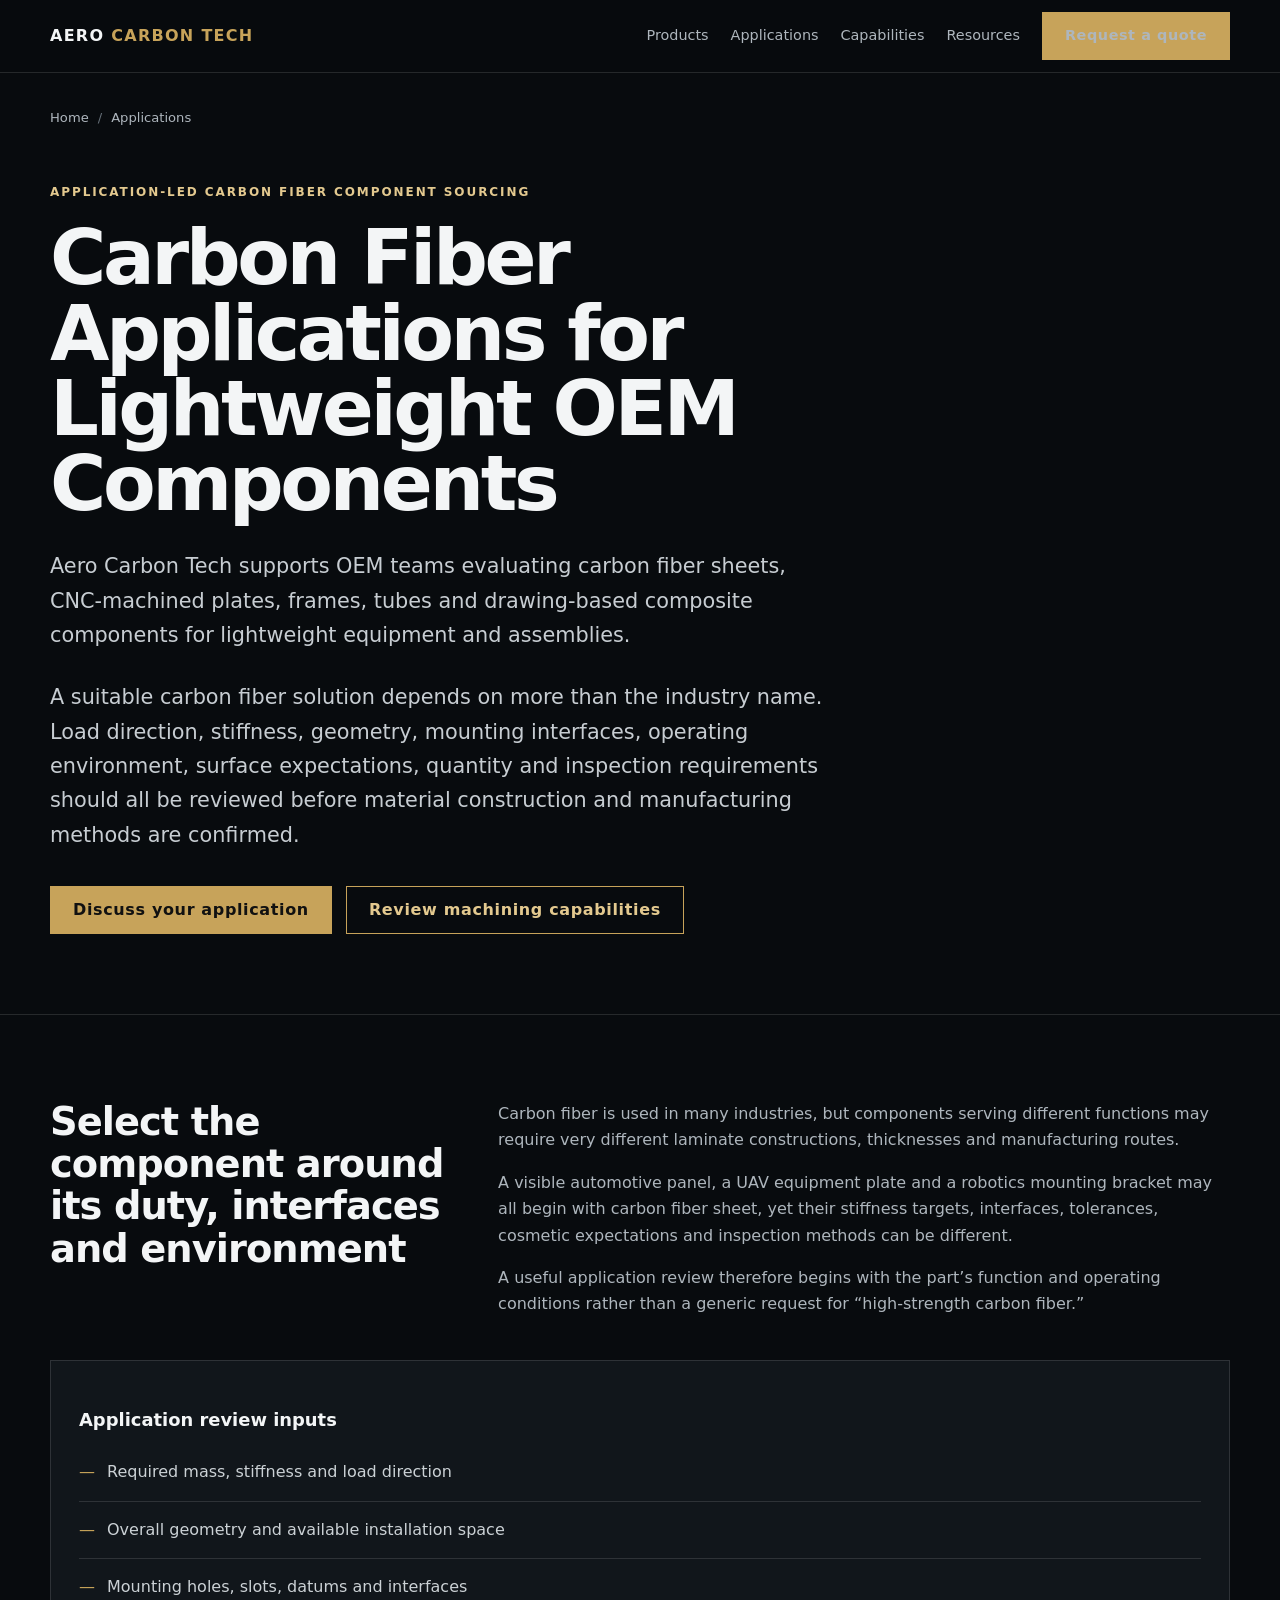
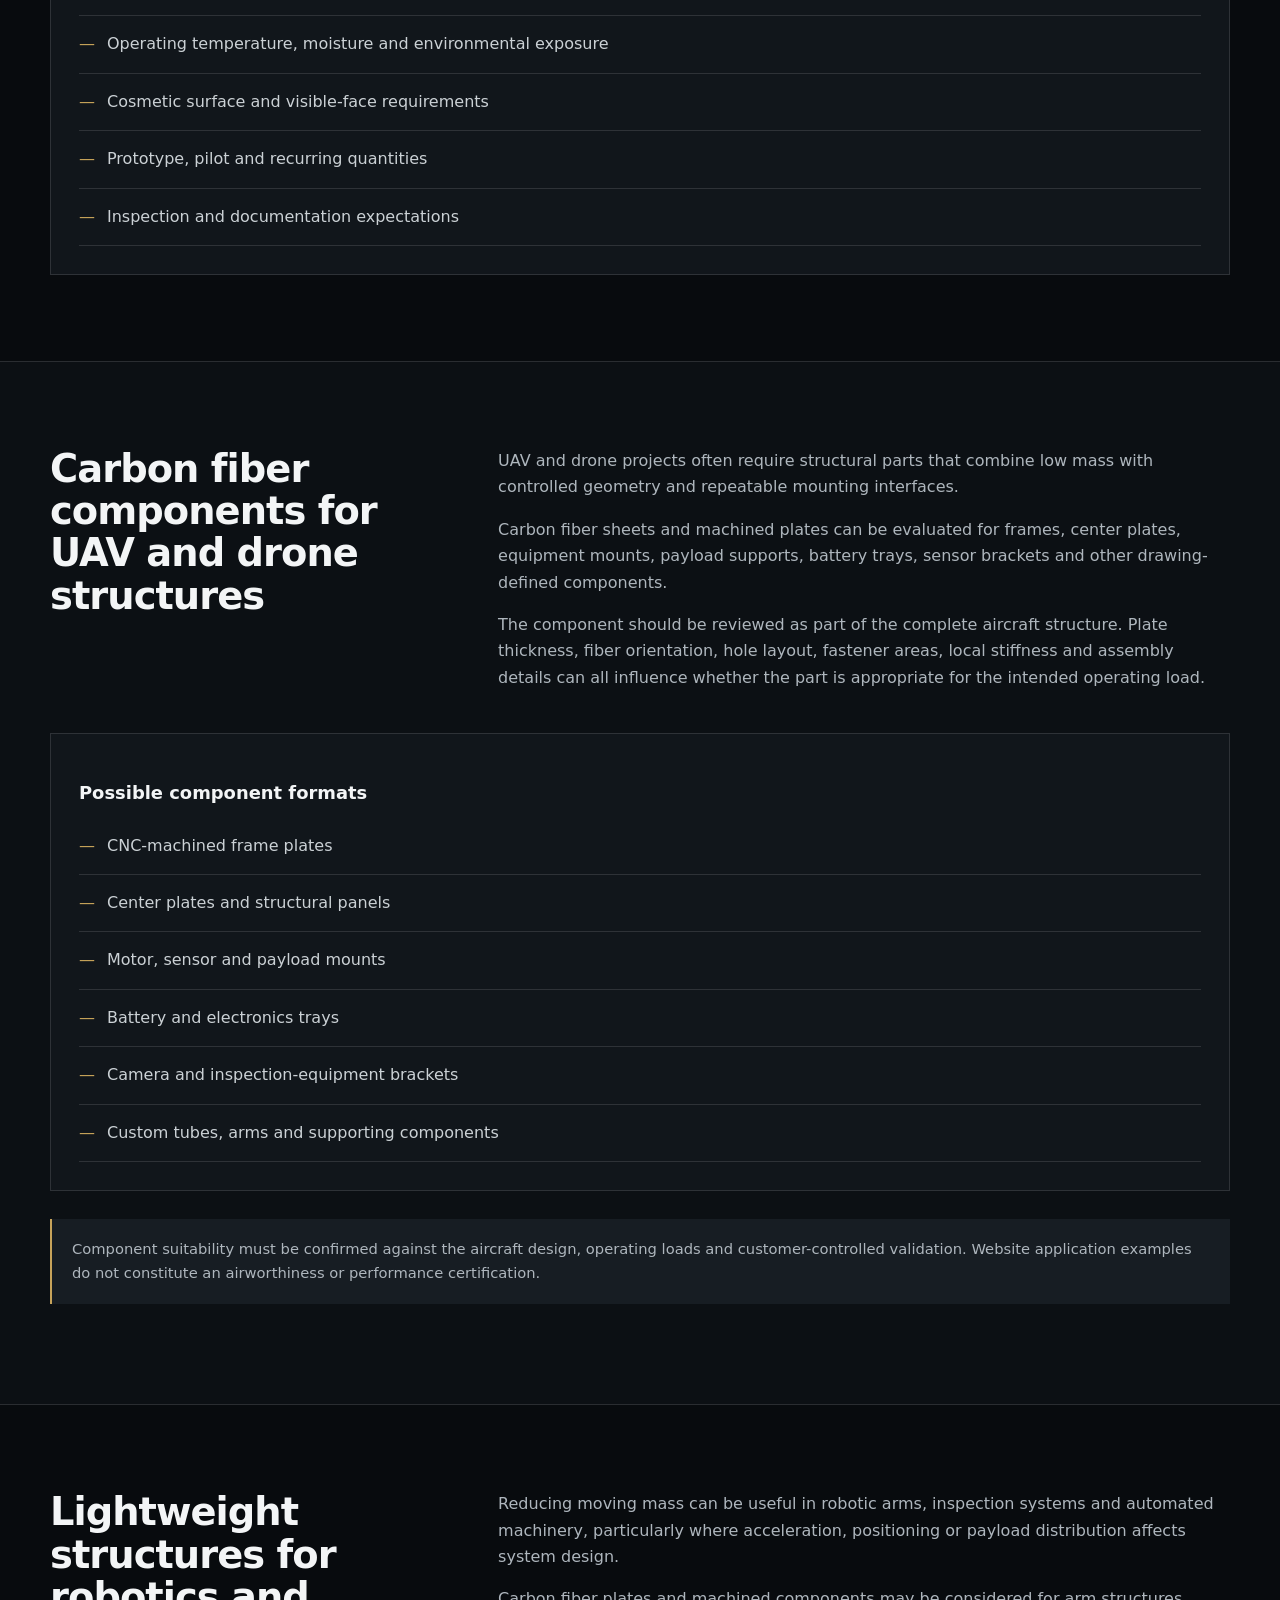
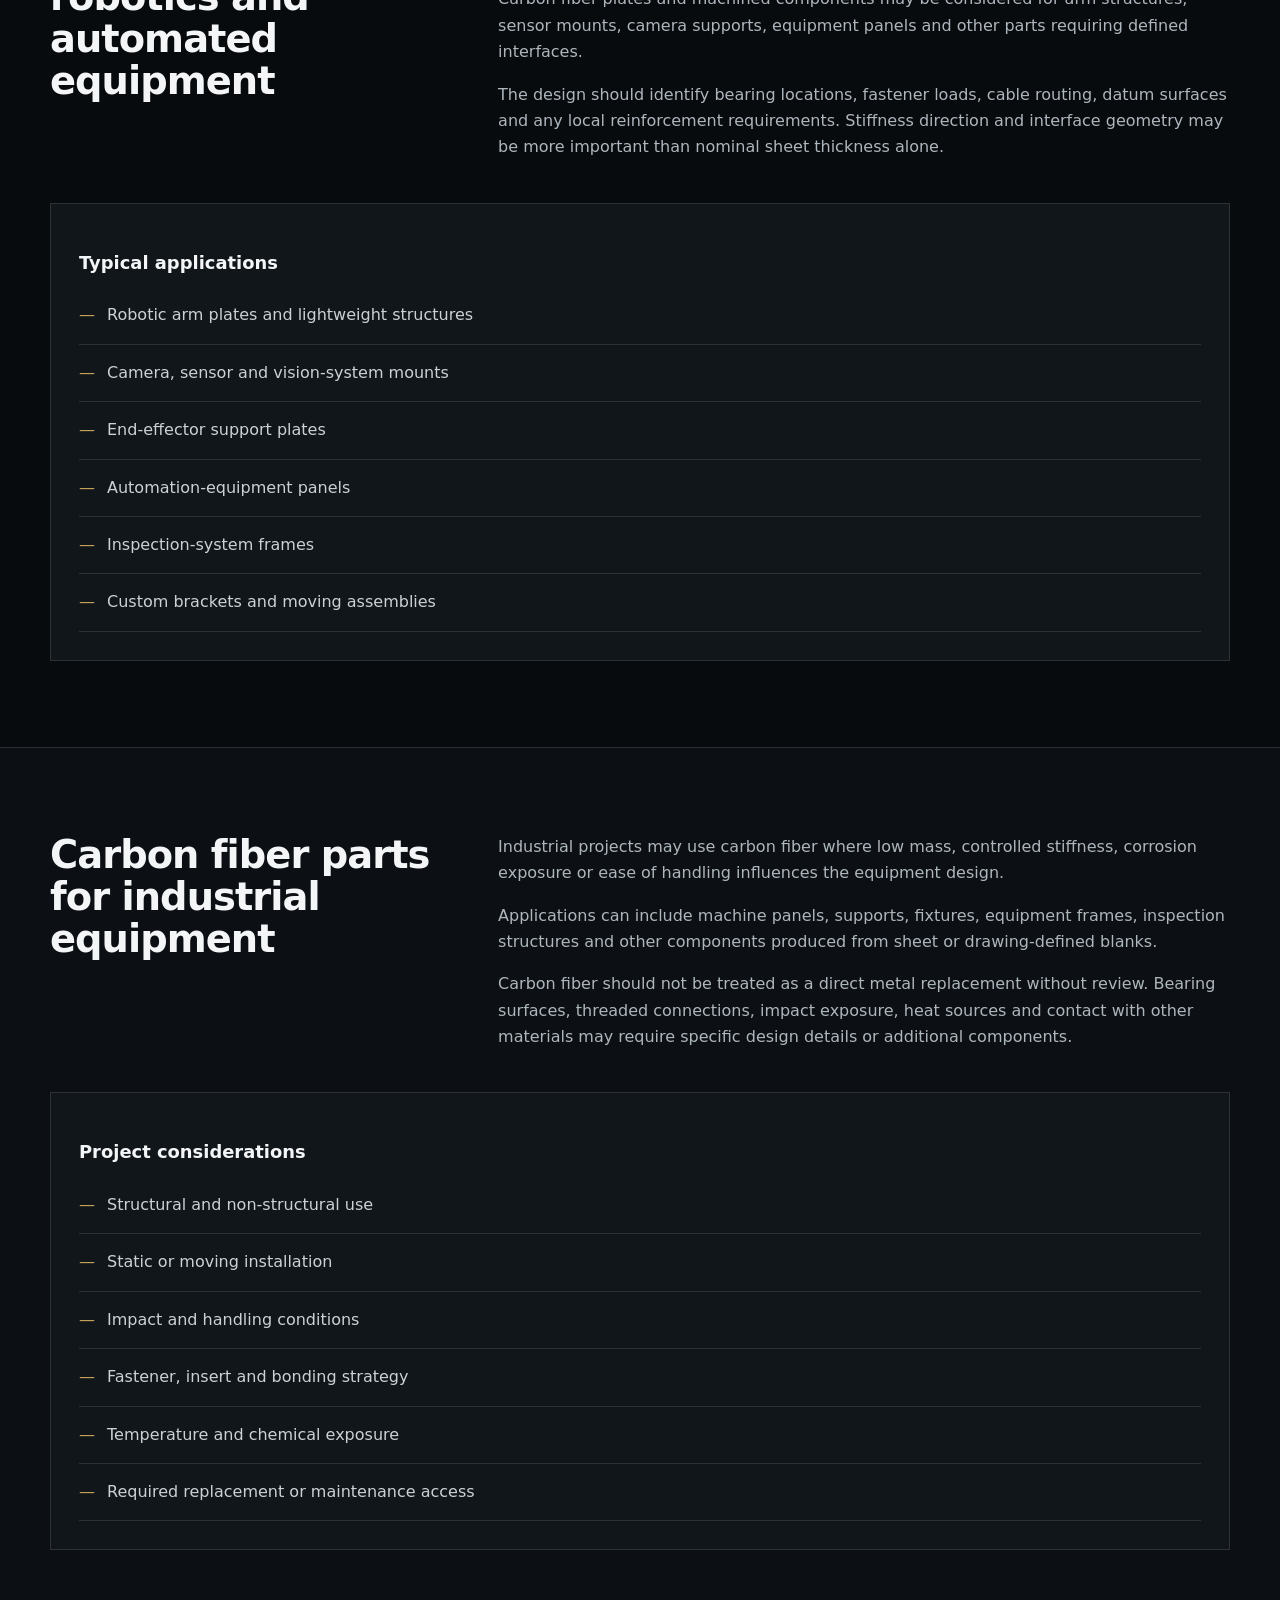
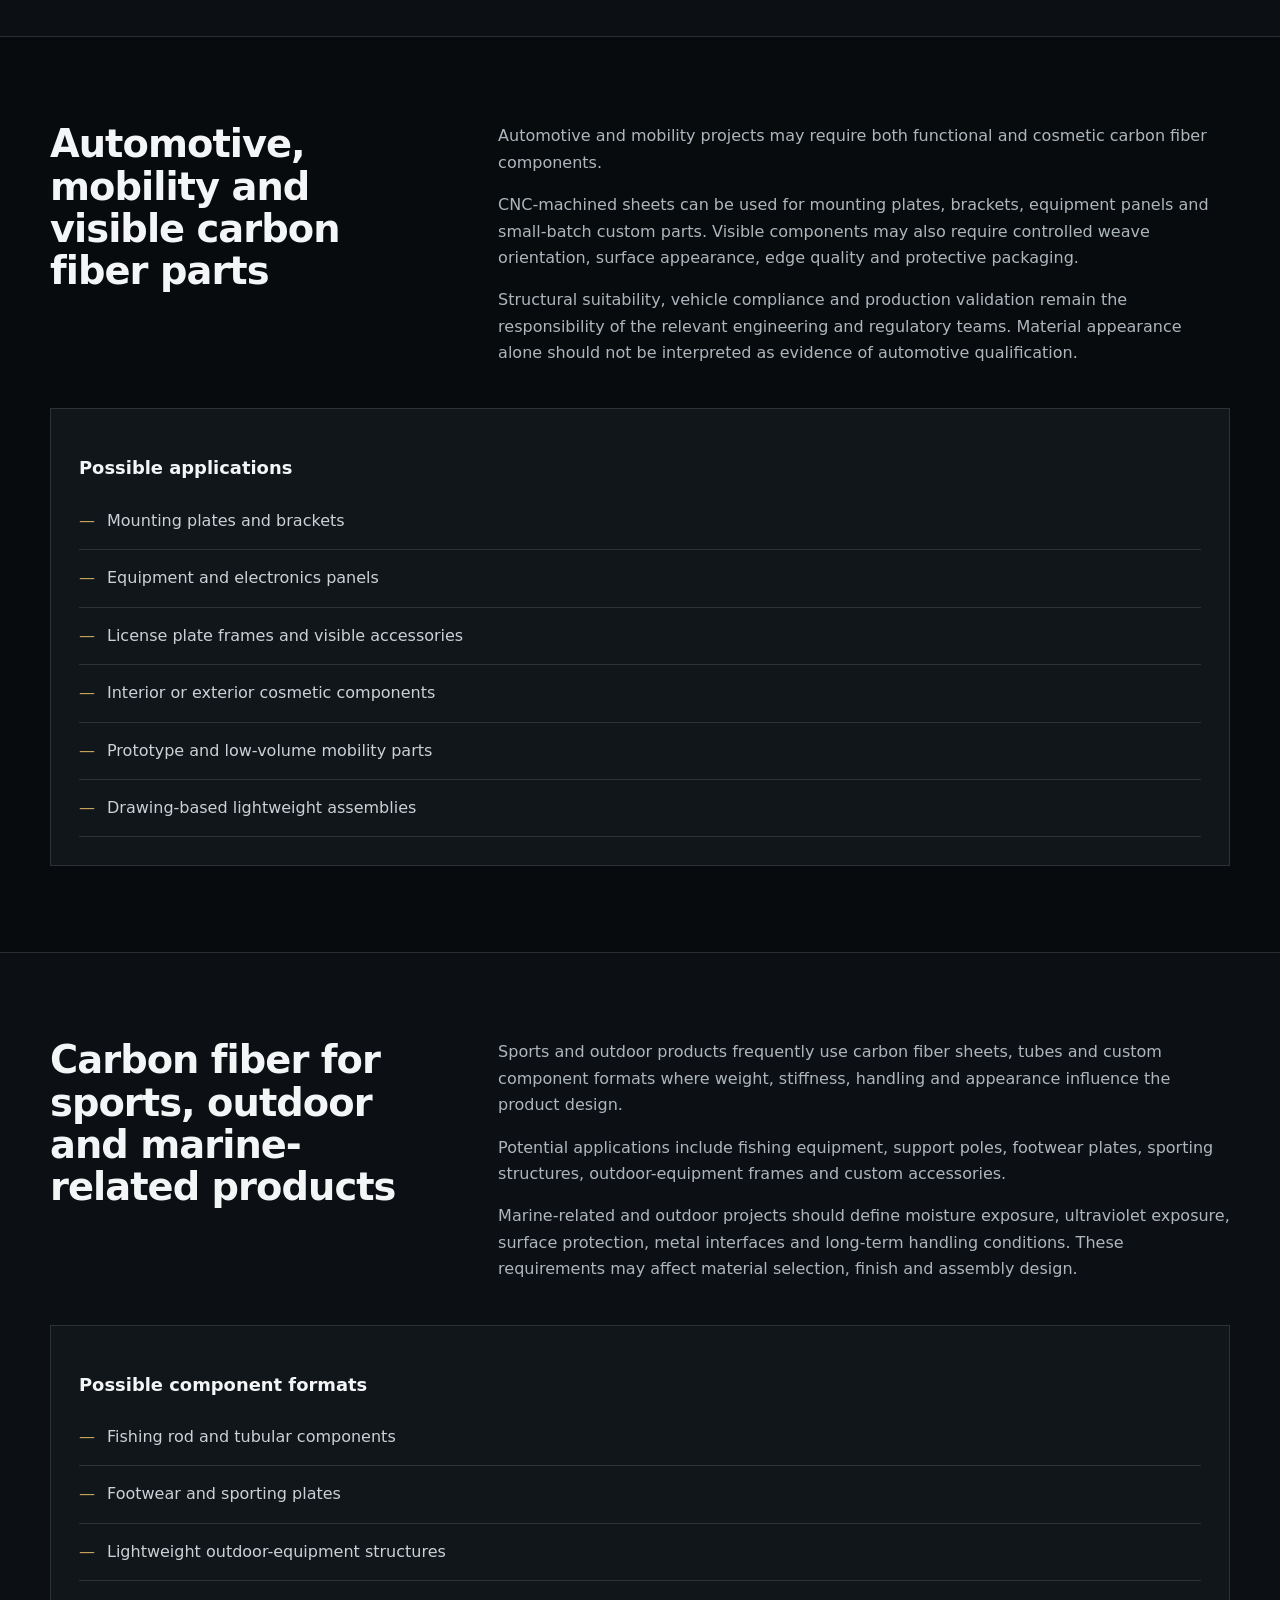
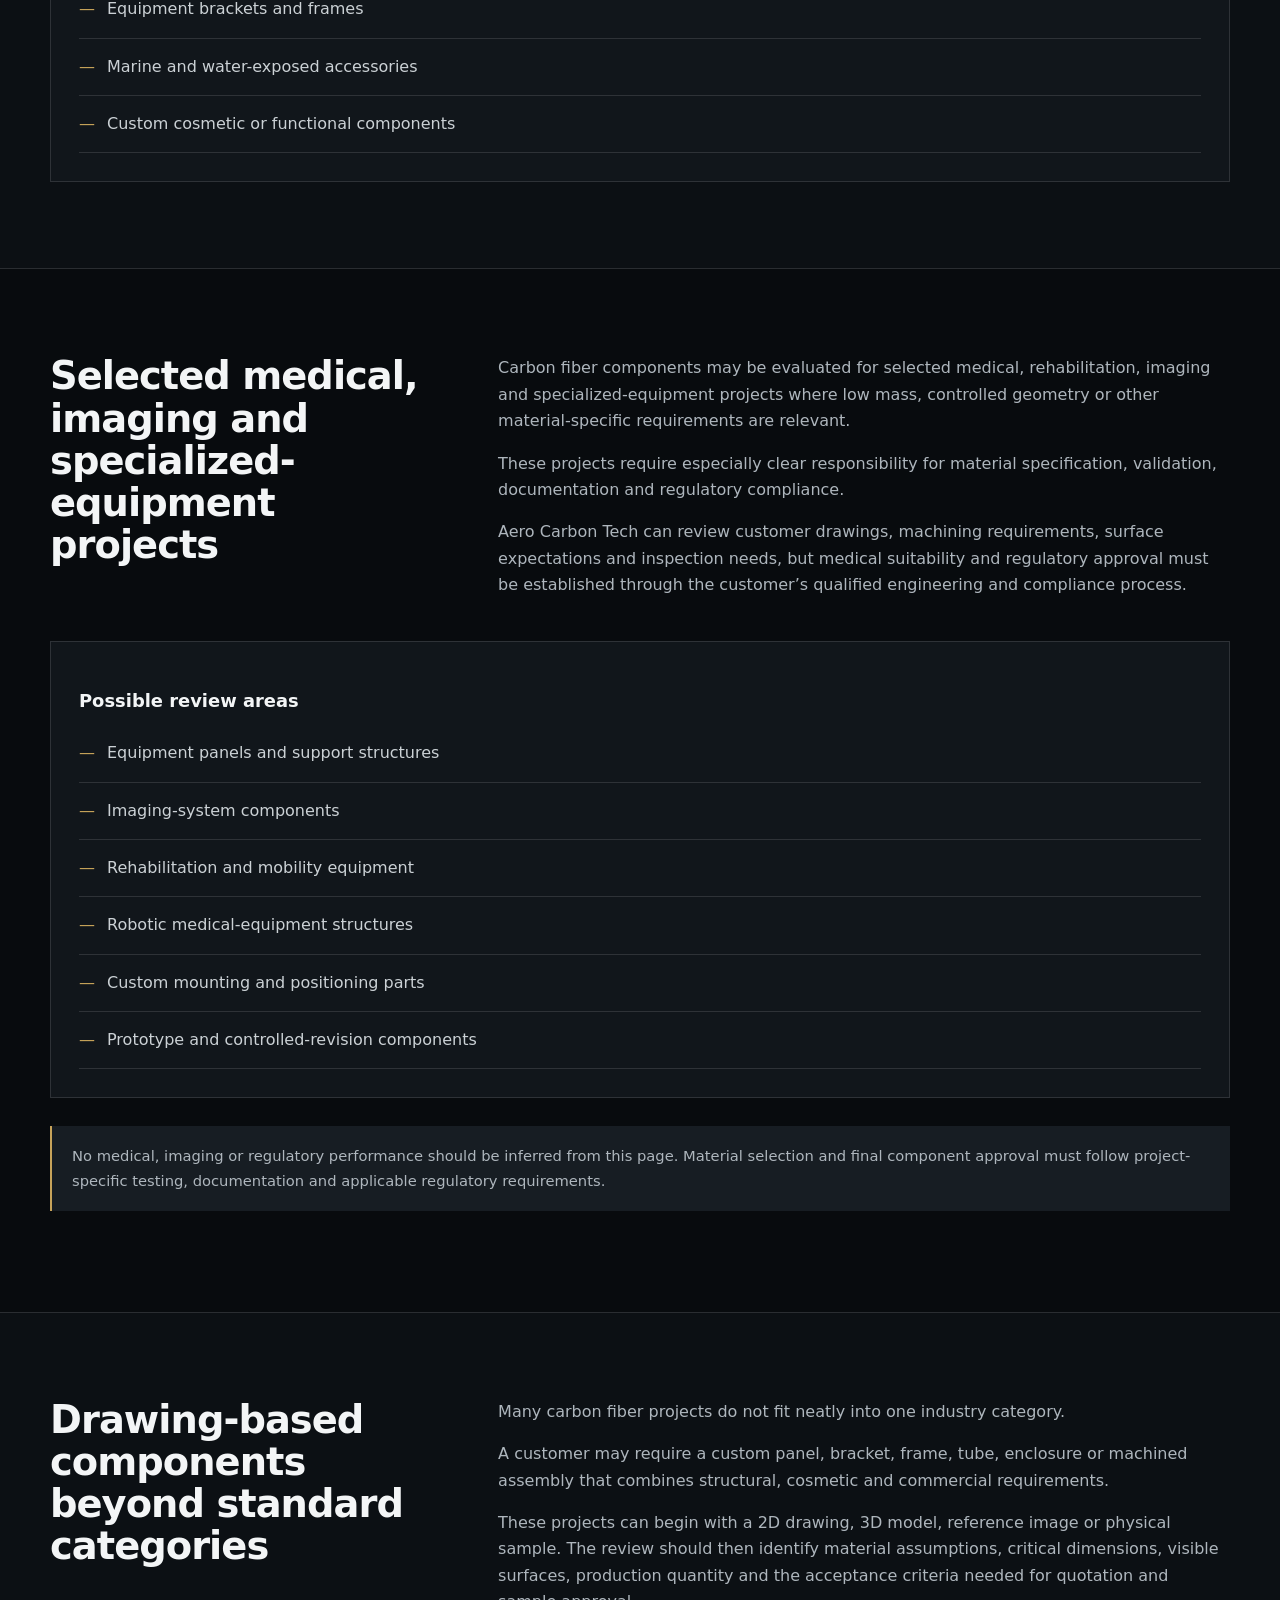
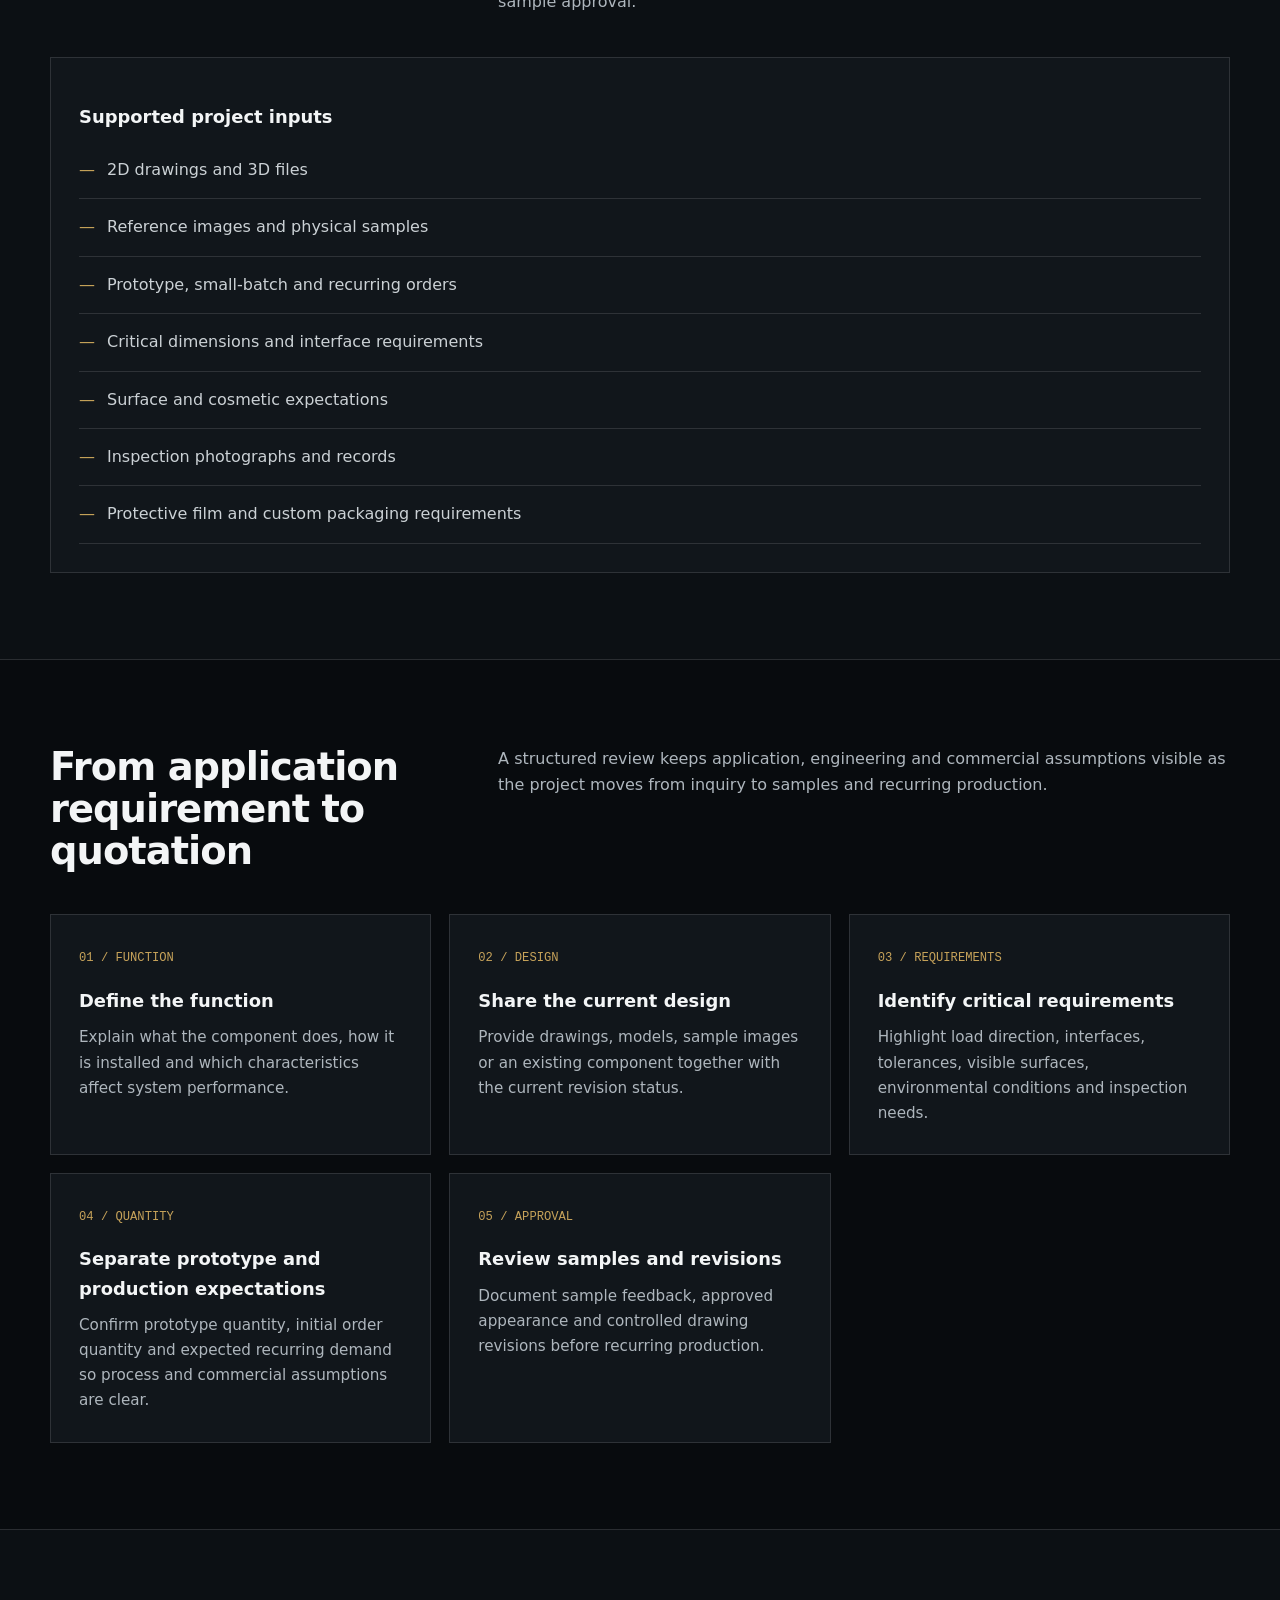
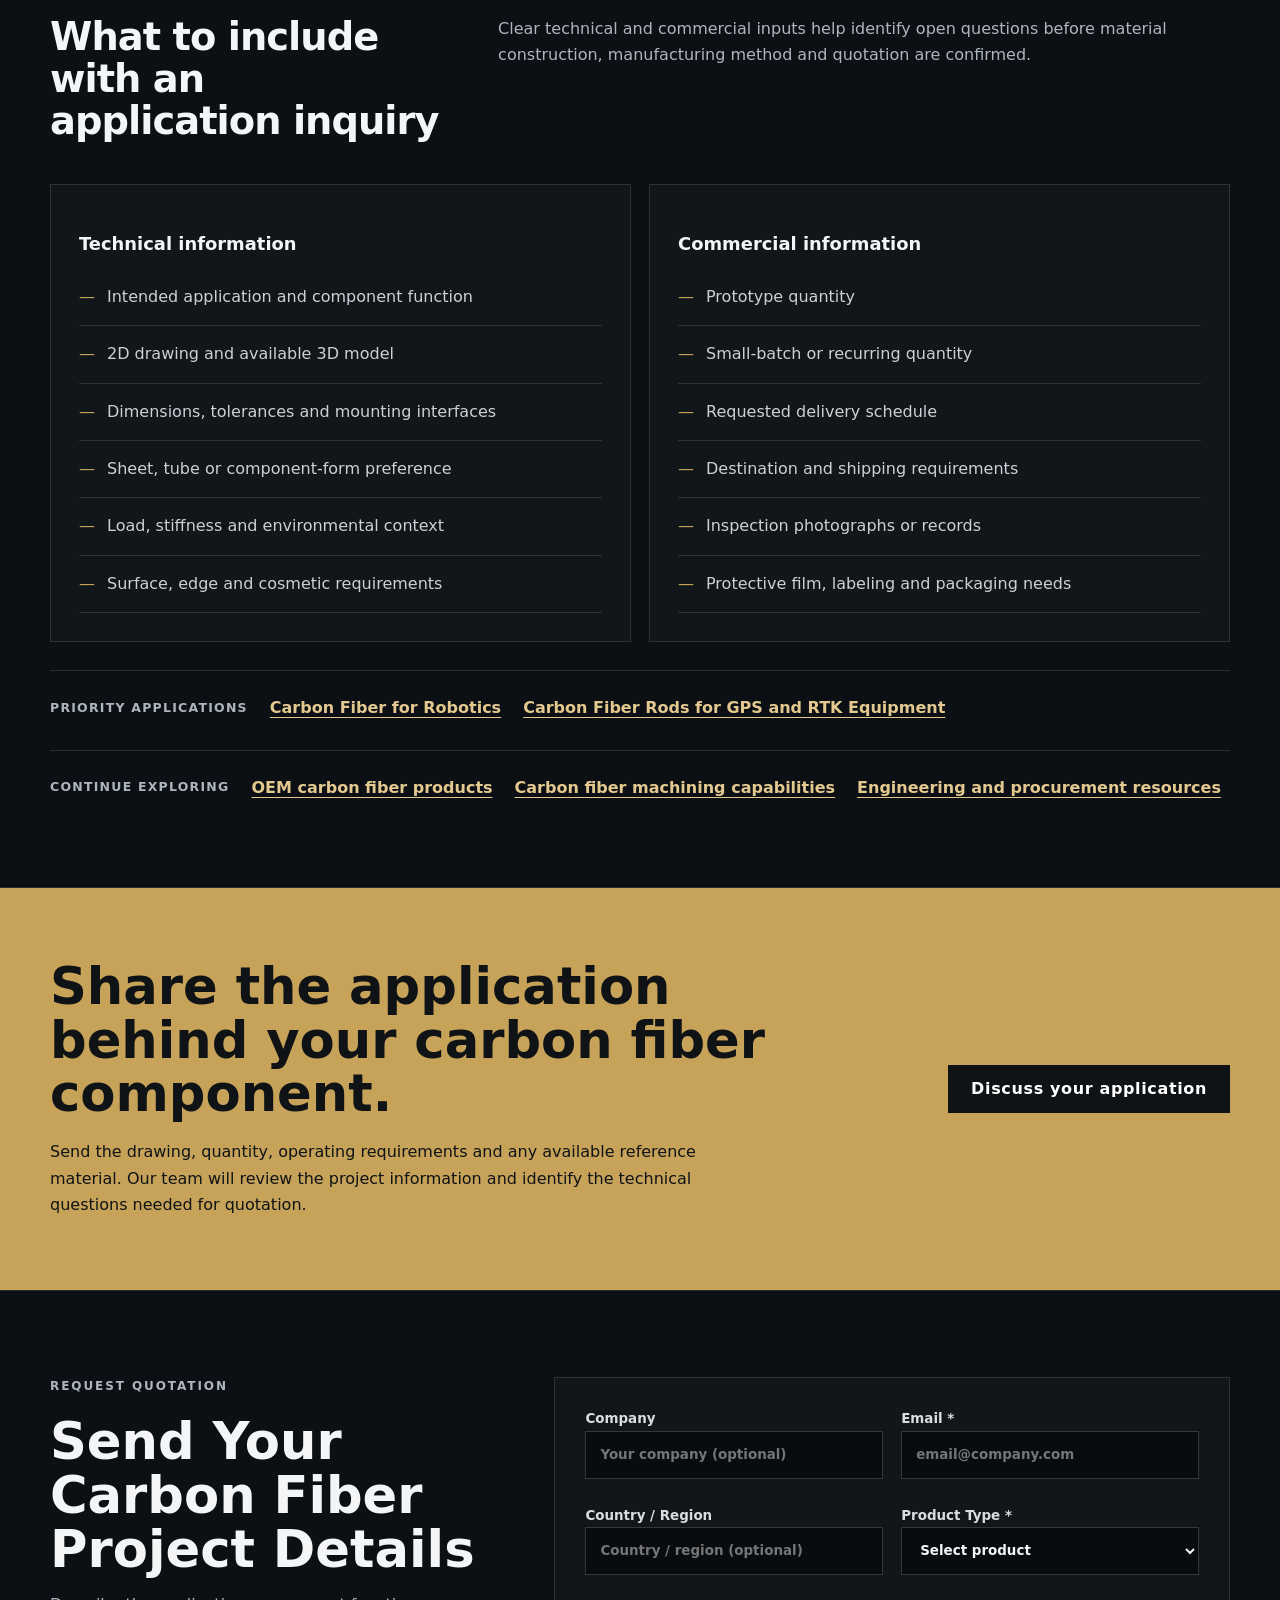
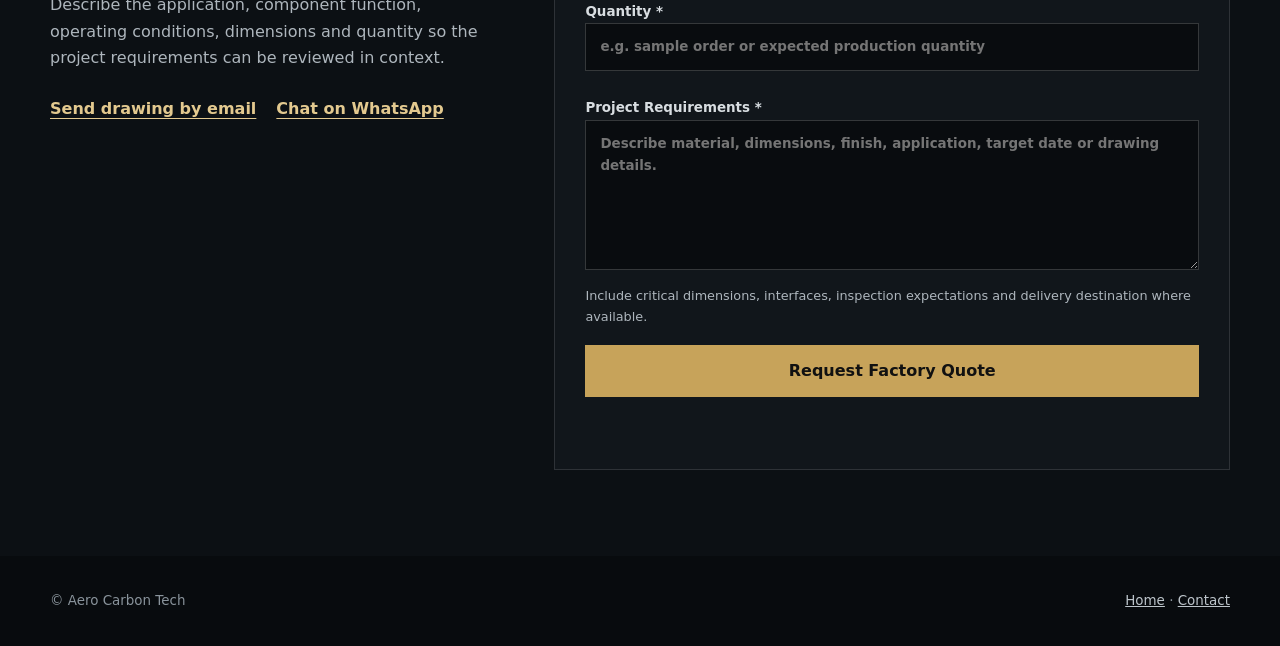
==== commit f82bba6d: "feat: expand SEO content and polish launch readiness" ====
--- a/applications/index.html
+++ b/applications/index.html
@@ -5,12 +5,12 @@
   <meta name="viewport" content="width=device-width, initial-scale=1">
   <title>Carbon Fiber Applications for UAV, Robotics &amp; OEM Projects | Aero Carbon Tech</title>
   <meta name="description" content="Explore carbon fiber sheet and CNC-machined component applications for UAVs, robotics, industrial equipment, automotive, outdoor and specialized OEM projects.">
-  <meta name="robots" content="noindex, follow">
+  <meta name="robots" content="index, follow">
   <link rel="canonical" href="https://www.aerocarbontech.com/applications/">
   <link rel="stylesheet" href="../phase1-pages.css">
 </head>
 <body>
-  <header class="site-header"><div class="wrap nav"><a class="brand" href="../">Aero <span>Carbon Tech</span></a><nav class="nav-links" aria-label="Primary"><a href="../#products">Products</a><a href="../#factory">Factory</a><a class="button" href="../#contact">Request a quote</a></nav></div></header>
+  <header class="site-header"><div class="wrap nav"><a class="brand" href="../">Aero <span>Carbon Tech</span></a><nav class="nav-links" aria-label="Primary"><a href="../products/">Products</a><a href="./">Applications</a><a href="../capabilities/">Capabilities</a><a href="../resources/">Resources</a><a class="button" href="#rfq">Request a quote</a></nav></div></header>
   <main>
     <nav class="wrap breadcrumbs" aria-label="Breadcrumb"><ol><li><a href="../">Home</a></li><li aria-current="page">Applications</li></ol></nav>
     <section class="hero">
@@ -19,7 +19,7 @@
         <h1>Carbon Fiber Applications for Lightweight OEM Components</h1>
         <p class="lede">Aero Carbon Tech supports OEM teams evaluating carbon fiber sheets, CNC-machined plates, frames, tubes and drawing-based composite components for lightweight equipment and assemblies.</p>
         <p class="lede">A suitable carbon fiber solution depends on more than the industry name. Load direction, stiffness, geometry, mounting interfaces, operating environment, surface expectations, quantity and inspection requirements should all be reviewed before material construction and manufacturing methods are confirmed.</p>
-        <div class="hero-actions"><a class="button" href="../#contact">Discuss your application</a><a class="button secondary" href="../capabilities/">Review machining capabilities</a></div>
+        <div class="hero-actions"><a class="button" href="#rfq">Discuss your application</a><a class="button secondary" href="../capabilities/">Review machining capabilities</a></div>
       </div>
     </section>
 
@@ -101,12 +101,13 @@
           <div class="card"><h3>Technical information</h3><ul class="checklist"><li>Intended application and component function</li><li>2D drawing and available 3D model</li><li>Dimensions, tolerances and mounting interfaces</li><li>Sheet, tube or component-form preference</li><li>Load, stiffness and environmental context</li><li>Surface, edge and cosmetic requirements</li></ul></div>
           <div class="card"><h3>Commercial information</h3><ul class="checklist"><li>Prototype quantity</li><li>Small-batch or recurring quantity</li><li>Requested delivery schedule</li><li>Destination and shipping requirements</li><li>Inspection photographs or records</li><li>Protective film, labeling and packaging needs</li></ul></div>
         </div>
-        <nav class="related" aria-label="Related pages"><span>Continue exploring</span><a href="../capabilities/">Review carbon fiber sheet machining and OEM capabilities</a><a href="../resources/">Explore carbon fiber engineering and procurement resources</a></nav>
+        <nav class="related" aria-label="Application subpages"><span>Priority applications</span><a href="robotics/">Carbon Fiber for Robotics</a><a href="gps-rtk-equipment/">Carbon Fiber Rods for GPS and RTK Equipment</a></nav>
+        <nav class="related" aria-label="Related pages"><span>Continue exploring</span><a href="../products/">OEM carbon fiber products</a><a href="../capabilities/">Carbon fiber machining capabilities</a><a href="../resources/">Engineering and procurement resources</a></nav>
       </div>
     </section>
 
-    <section class="cta"><div class="wrap cta-inner"><div><h2>Share the application behind your carbon fiber component.</h2><p>Send the drawing, quantity, operating requirements and any available reference material. Our team will review the project information and identify the technical questions needed for quotation.</p></div><a class="button" href="../#contact">Discuss your application</a></div></section>
-  </main>
-  <footer class="site-footer"><div class="wrap footer-inner"><span>© Aero Carbon Tech</span><span><a href="../">Home</a> · <a href="../#contact">Contact</a></span></div></footer>
-</body>
+    <section class="cta"><div class="wrap cta-inner"><div><h2>Share the application behind your carbon fiber component.</h2><p>Send the drawing, quantity, operating requirements and any available reference material. Our team will review the project information and identify the technical questions needed for quotation.</p></div><a class="button" href="#rfq">Discuss your application</a></div></section>
+  <section class="rfq-section" id="rfq" aria-labelledby="rfq-heading"><div class="wrap rfq-layout"><div class="rfq-copy"><p class="eyebrow">Request quotation</p><h2 id="rfq-heading">Send Your Carbon Fiber Project Details</h2><p>Describe the application, component function, operating conditions, dimensions and quantity so the project requirements can be reviewed in context.</p><div class="rfq-channels"><a href="mailto:frtcarbon@gmail.com?subject=Carbon%20Fiber%20RFQ">Send drawing by email</a><a href="https://wa.me/8619556679532?text=Hello%2C%20I%20would%20like%20to%20request%20a%20quotation%20for%20a%20carbon%20fiber%20project." target="_blank" rel="noopener noreferrer">Chat on WhatsApp</a></div></div><form class="rfq-form" action="https://api.web3forms.com/submit" method="POST" data-phase1-rfq><input type="hidden" name="access_key" value="7c5f4780-5a28-4cfd-9883-425066220c50"><input type="hidden" name="subject" value="New RFQ from AeroCarbonTech.com"><input type="hidden" name="from_name" value="Aero Carbon Tech Website"><input type="hidden" name="replyto" value=""><input type="checkbox" name="botcheck" style="display:none" tabindex="-1" autocomplete="off"><div class="rfq-field"><label>Company<input name="Company" type="text" placeholder="Your company (optional)" autocomplete="organization"></label></div><div class="rfq-field"><label>Email *<input name="Email" type="email" placeholder="email@company.com" autocomplete="email" required></label></div><div class="rfq-field"><label>Country / Region<input name="Country" type="text" placeholder="Country / region (optional)" autocomplete="country-name"></label></div><div class="rfq-field"><label>Product Type *<select name="Product Type" required><option value="">Select product</option><option>Carbon fiber sheet / plate</option><option>Carbon fiber tube / rod</option><option>CNC carbon fiber part</option><option>Custom OEM project</option></select></label></div><div class="rfq-field full"><label>Quantity *<input name="Quantity" type="text" placeholder="e.g. sample order or expected production quantity" required></label></div><div class="rfq-field full"><label>Project Requirements *<textarea name="Project Requirements" placeholder="Describe material, dimensions, finish, application, target date or drawing details." required></textarea></label><p class="rfq-help">Include critical dimensions, interfaces, inspection expectations and delivery destination where available.</p></div><button class="rfq-submit" type="submit">Request Factory Quote</button><p class="rfq-status" data-rfq-status role="status" aria-live="polite"></p></form></div></section></main>
+  <footer class="site-footer"><div class="wrap footer-inner"><span>© Aero Carbon Tech</span><span><a href="../">Home</a> · <a href="#rfq">Contact</a></span></div></footer>
+<script src="../scripts/phase1-rfq.js" defer></script></body>
 </html>
--- a/phase1-pages.css
+++ b/phase1-pages.css
@@ -71,6 +71,51 @@
 .card h3 { margin: 16px 0 10px; font-size: 1.12rem; }
 .card p { margin: 0; color: var(--muted); font-size: 0.95rem; }
 .card a { display: inline-block; margin-top: 18px; color: var(--gold-soft); font-weight: 700; text-underline-offset: 4px; }
+.card-media { width: 100%; aspect-ratio: 4 / 3; margin-bottom: 22px; object-fit: cover; border: 1px solid var(--line); }
+.media-grid { display: grid; grid-template-columns: repeat(3, minmax(0, 1fr)); gap: 18px; }
+.media-card { margin: 0; overflow: hidden; border: 1px solid var(--line); background: var(--panel); }
+.media-card img { width: 100%; aspect-ratio: 3 / 2; object-fit: cover; display: block; }
+.media-card.contain img { object-fit: contain; padding: 18px; background: #f3f4f5; }
+.media-card figcaption { padding: 16px 18px; color: var(--muted); font-size: .88rem; }
+.process-list { counter-reset: process; display: grid; grid-template-columns: repeat(4, minmax(0, 1fr)); gap: 1px; background: var(--line); }
+.process-step { counter-increment: process; padding: 26px; background: var(--panel); }
+.process-step::before { content: "0" counter(process); display: block; margin-bottom: 18px; color: var(--gold); font: 700 .76rem ui-monospace, SFMono-Regular, Menlo, monospace; }
+.process-step h3 { margin: 0 0 10px; font-size: 1.05rem; }
+.process-step p { margin: 0; color: var(--muted); font-size: .9rem; }
+.inline-link { color: var(--gold-soft); font-weight: 700; text-underline-offset: 4px; }
+.hero-grid { display: grid; grid-template-columns: minmax(0, 1.15fr) minmax(320px, .85fr); gap: 54px; align-items: center; }
+.hero-image { width: 100%; aspect-ratio: 4 / 3; object-fit: cover; border: 1px solid var(--line); }
+.tag-list { display: flex; flex-wrap: wrap; gap: 10px; margin-top: 22px; }
+.tag-list span { padding: 7px 10px; border: 1px solid var(--line); color: var(--muted); font-size: .78rem; }
+.data-list { margin: 0; }
+.data-list div { display: grid; grid-template-columns: minmax(150px, .7fr) minmax(0, 1.3fr); gap: 24px; padding: 18px 0; border-bottom: 1px solid var(--line); }
+.data-list dt { color: var(--gold-soft); font-weight: 750; }
+.data-list dd { margin: 0; color: var(--muted); }
+.faq-list { display: grid; gap: 12px; }
+.faq-list details { padding: 20px 22px; border: 1px solid var(--line); background: var(--panel); }
+.faq-list summary { cursor: pointer; font-weight: 750; }
+.faq-list p { margin: 14px 0 0; color: var(--muted); }
+.rfq-section { padding: 86px 0; scroll-margin-top: 88px; border-top: 1px solid var(--line); background: #0c1014; }
+.rfq-layout { display: grid; grid-template-columns: minmax(0, .8fr) minmax(0, 1.2fr); gap: 54px; align-items: start; }
+.rfq-copy h2 { margin: 0; font-size: clamp(2rem, 4vw, 3.7rem); line-height: 1.05; }
+.rfq-copy p { color: var(--muted); }
+.rfq-channels { display: flex; flex-wrap: wrap; gap: 12px 20px; margin-top: 24px; }
+.rfq-channels a { color: var(--gold-soft); font-weight: 700; text-underline-offset: 4px; }
+.rfq-form { display: grid; grid-template-columns: repeat(2, minmax(0, 1fr)); gap: 18px; padding: 30px; border: 1px solid var(--line); background: var(--panel); }
+.rfq-field { min-width: 0; }
+.rfq-field.full { grid-column: 1 / -1; }
+.rfq-field label { display: block; margin-bottom: 8px; color: #d8dde1; font-size: .84rem; font-weight: 700; }
+.rfq-field input, .rfq-field select, .rfq-field textarea { width: 100%; min-height: 48px; padding: 12px 14px; border: 1px solid rgba(255,255,255,.18); border-radius: 0; background: #090c0f; color: var(--text); font: inherit; }
+.rfq-field textarea { min-height: 150px; resize: vertical; }
+.rfq-field input:focus, .rfq-field select:focus, .rfq-field textarea:focus { outline: 2px solid var(--gold-soft); outline-offset: 2px; }
+.rfq-help { margin: 8px 0 0; color: var(--muted); font-size: .8rem; }
+.rfq-submit { grid-column: 1 / -1; min-height: 52px; border: 1px solid var(--gold); background: var(--gold); color: #111; font: inherit; font-weight: 800; cursor: pointer; }
+.rfq-submit:disabled { cursor: wait; opacity: .65; }
+.rfq-status { grid-column: 1 / -1; min-height: 1.5em; margin: 0; color: var(--muted); }
+.rfq-status.success { color: #8ed9b3; }
+.rfq-status.error { color: #ff9b9b; }
+.footer-links { display: flex; flex-wrap: wrap; gap: 10px 20px; }
+.footer-links a { text-underline-offset: 4px; }
 .two-col { display: grid; grid-template-columns: repeat(2, minmax(0, 1fr)); gap: 18px; }
 .checklist { margin: 0; padding: 0; list-style: none; }
 .checklist li { padding: 15px 0; border-bottom: 1px solid var(--line); color: #cbd1d5; }
@@ -94,7 +139,7 @@
   .nav-links .button { min-height: 42px; padding-inline: 12px; white-space: nowrap; }
   .hero { padding: 42px 0 60px; }
   .section { padding: 62px 0; }
-  .section-head, .grid, .two-col { grid-template-columns: 1fr; }
+  .section-head, .grid, .two-col, .hero-grid, .rfq-layout, .media-grid, .process-list { grid-template-columns: 1fr; }
   .section-head { gap: 18px; }
   .cta-inner, .footer-inner { align-items: flex-start; flex-direction: column; }
 }
@@ -102,5 +147,7 @@
   .wrap { width: min(calc(100% - 28px), var(--max)); }
   .nav-links .button { padding-inline: 10px; font-size: 0.78rem; }
   .hero-actions .button { width: 100%; }
+  .rfq-form { grid-template-columns: 1fr; padding: 22px 18px; }
+  .rfq-field.full, .rfq-submit, .rfq-status { grid-column: auto; }
   .related { align-items: flex-start; flex-direction: column; }
 }
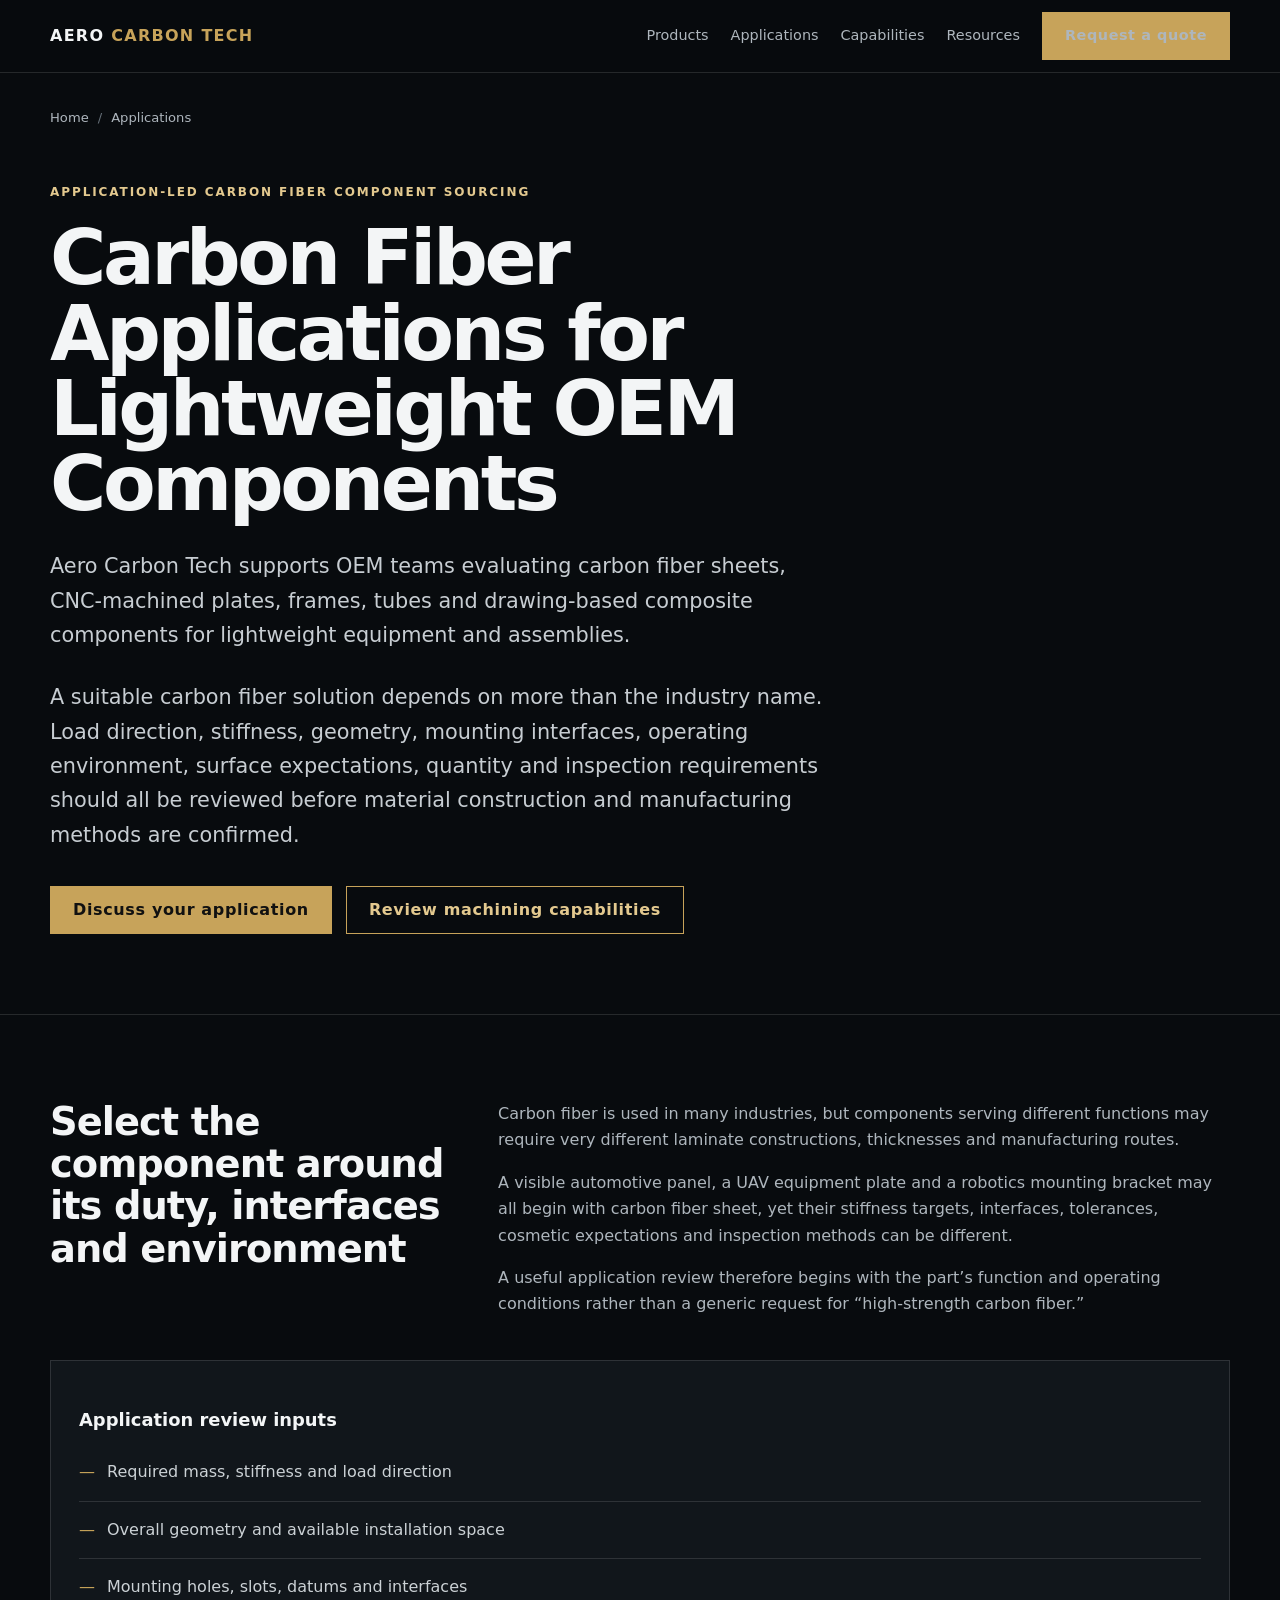
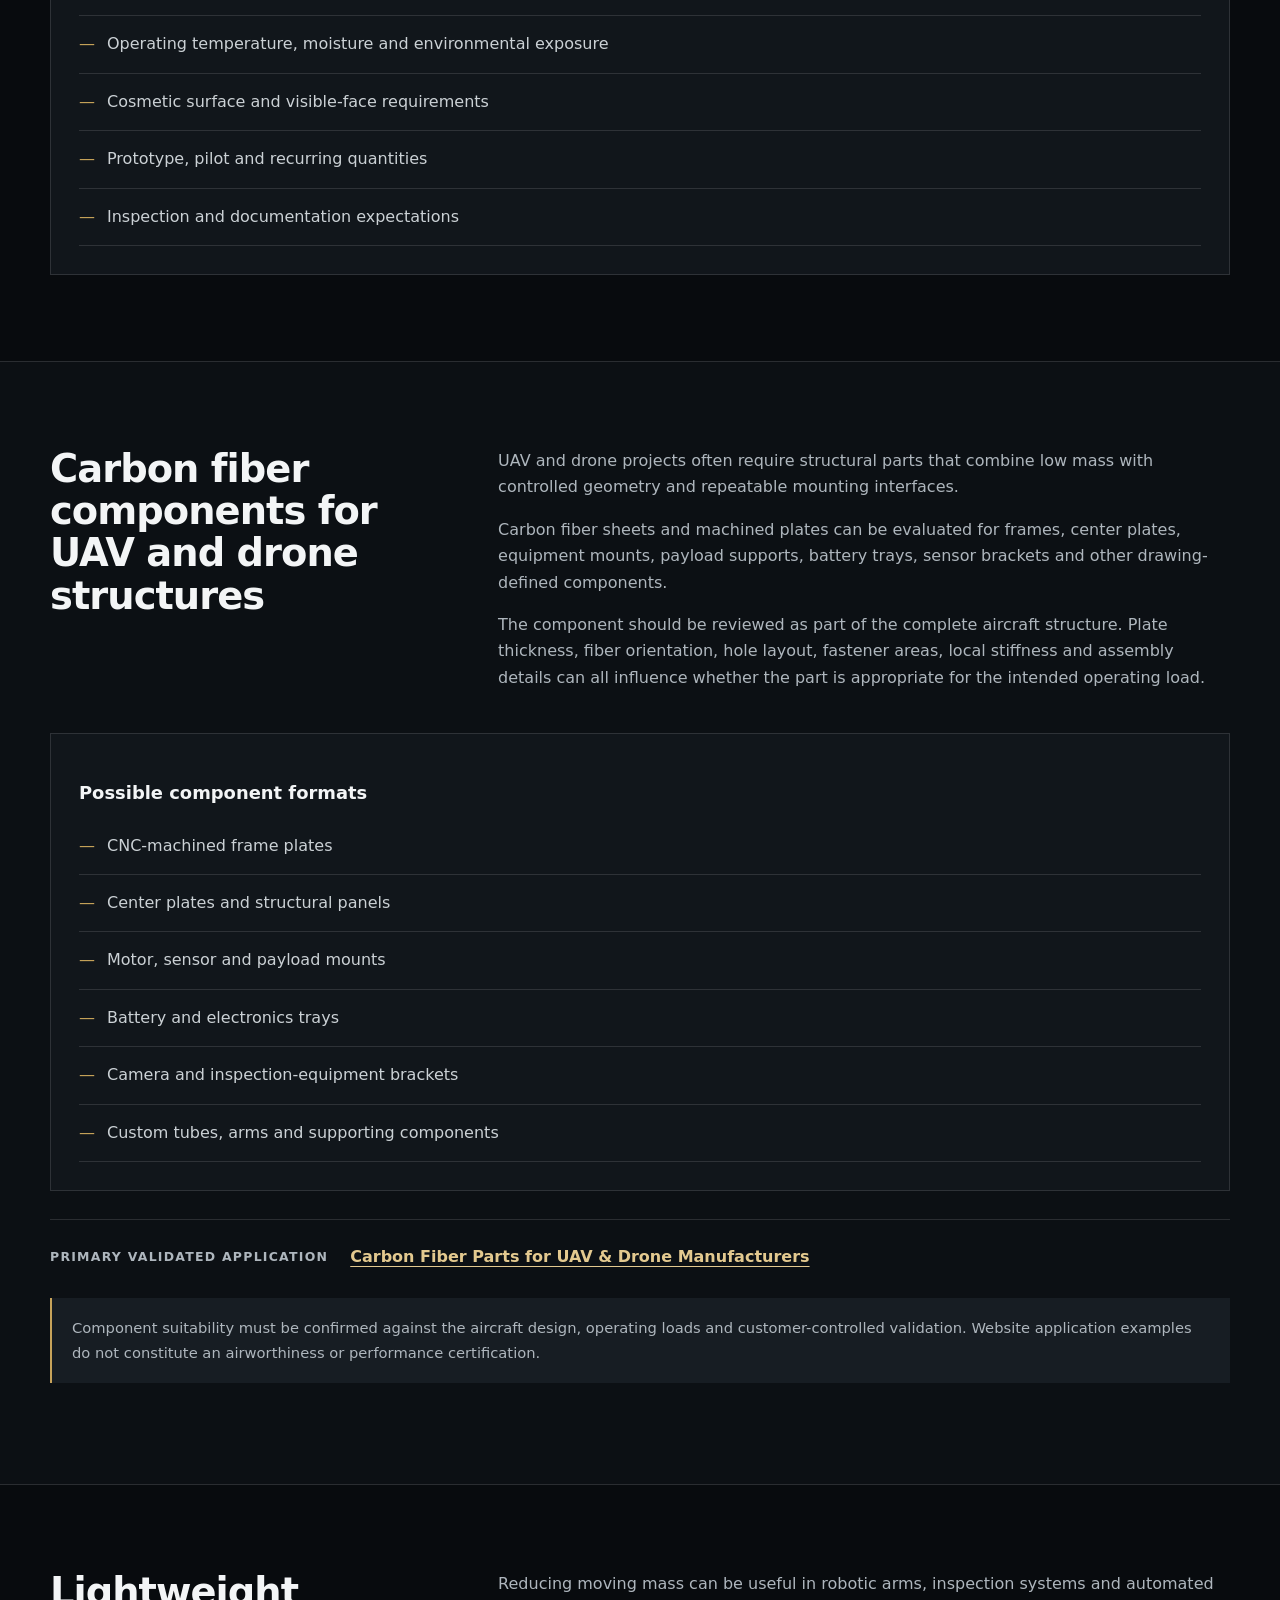
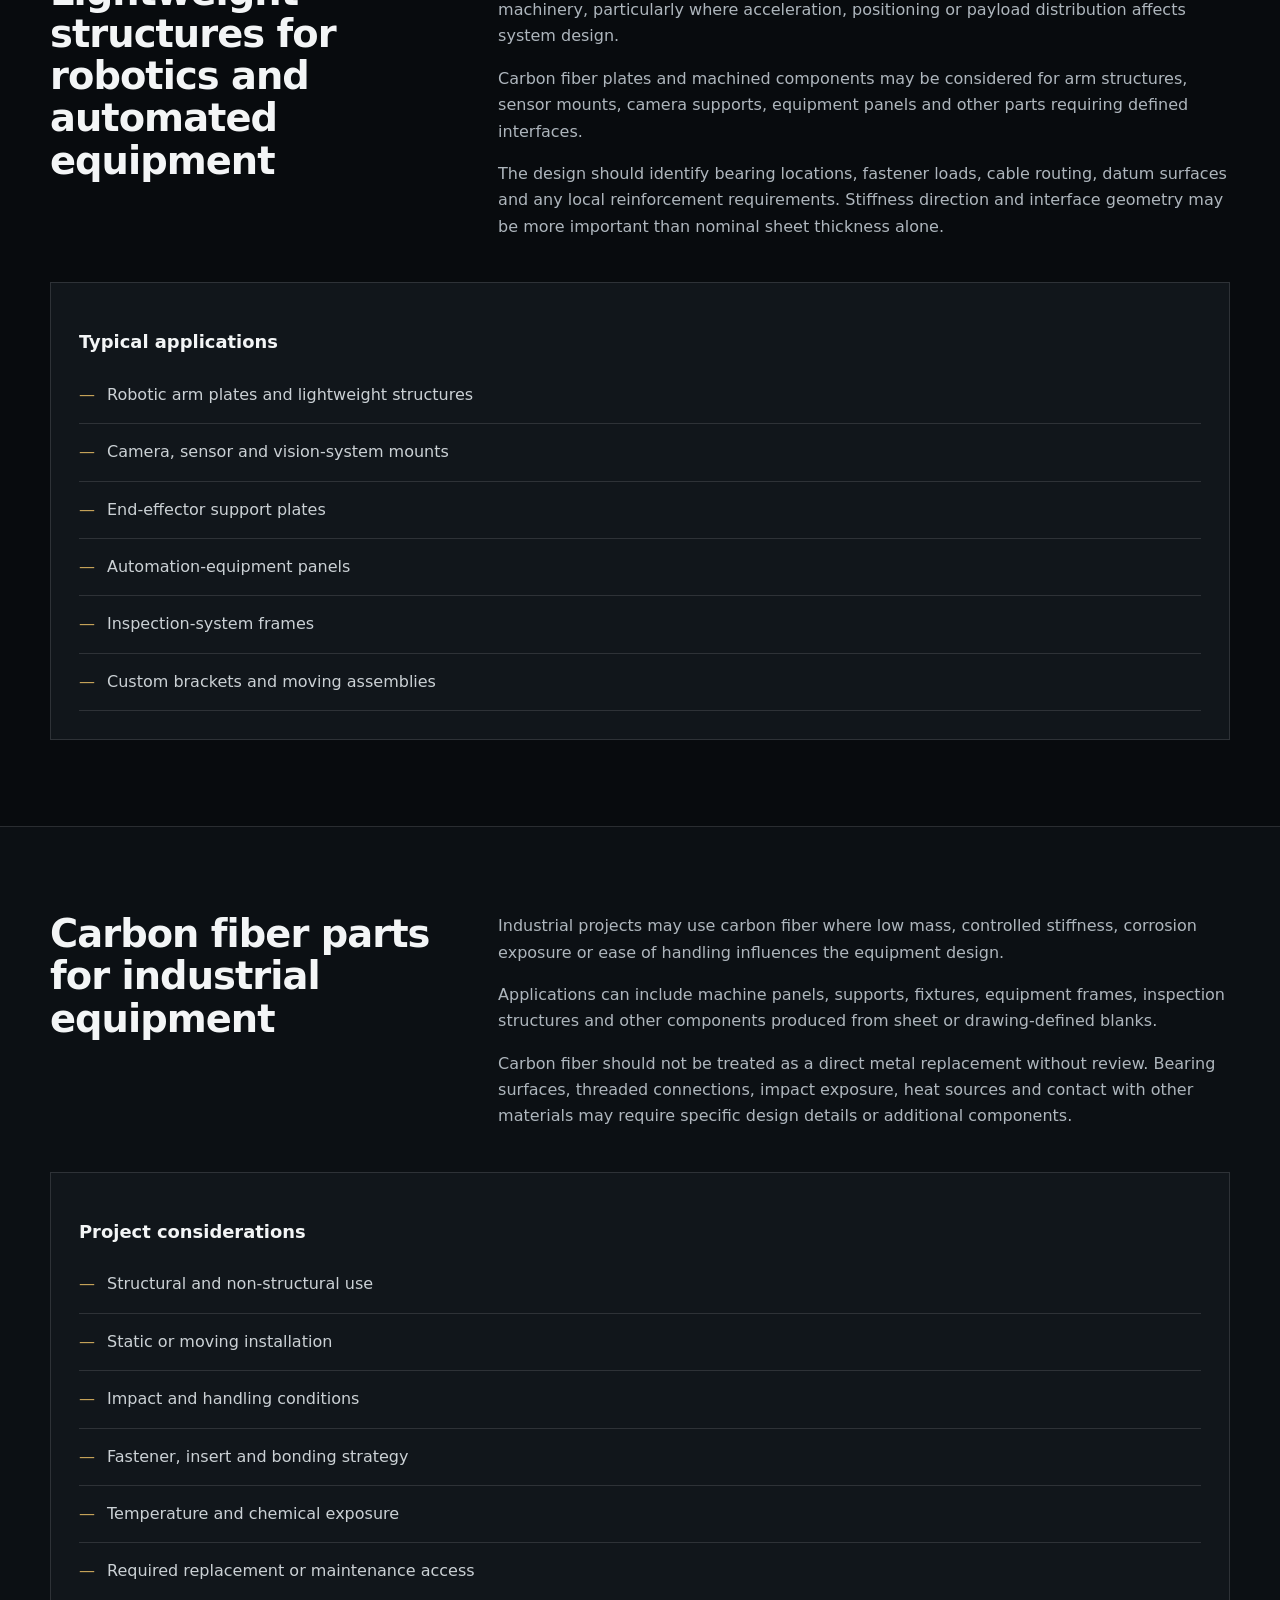
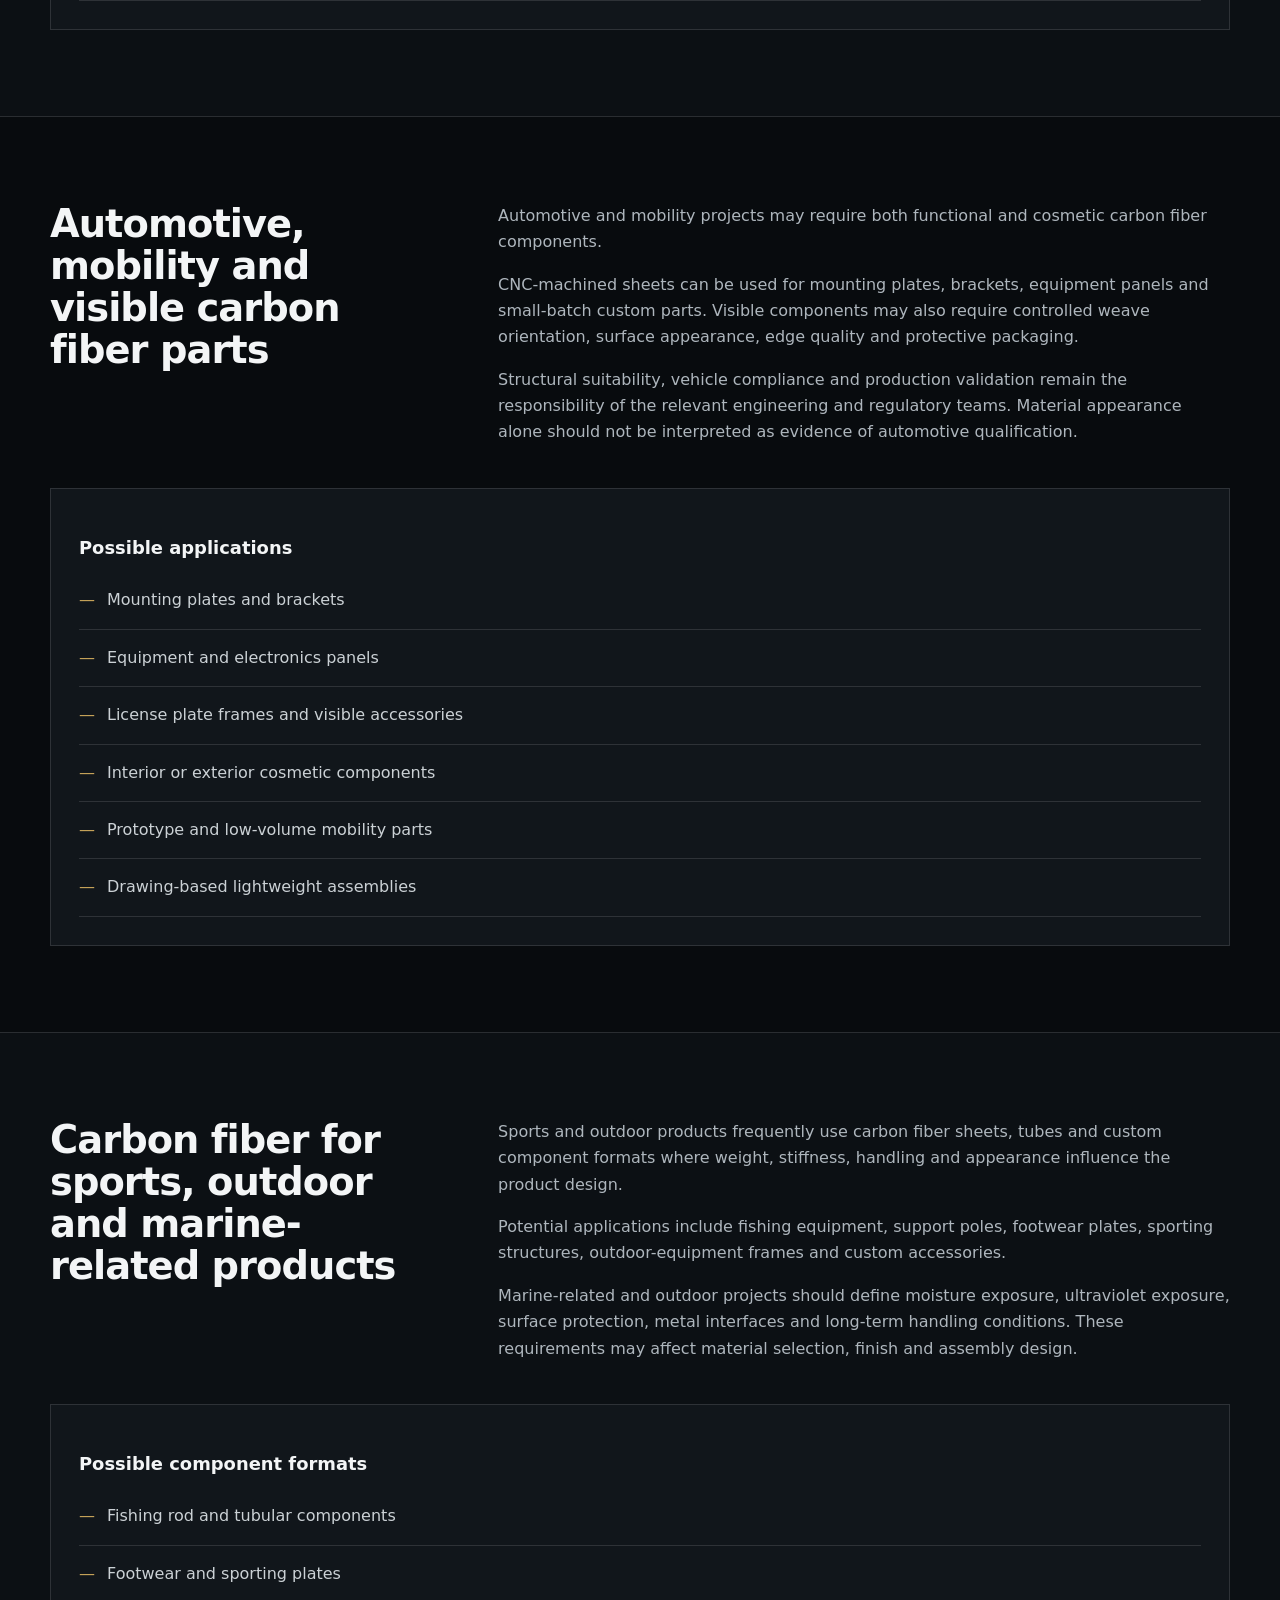
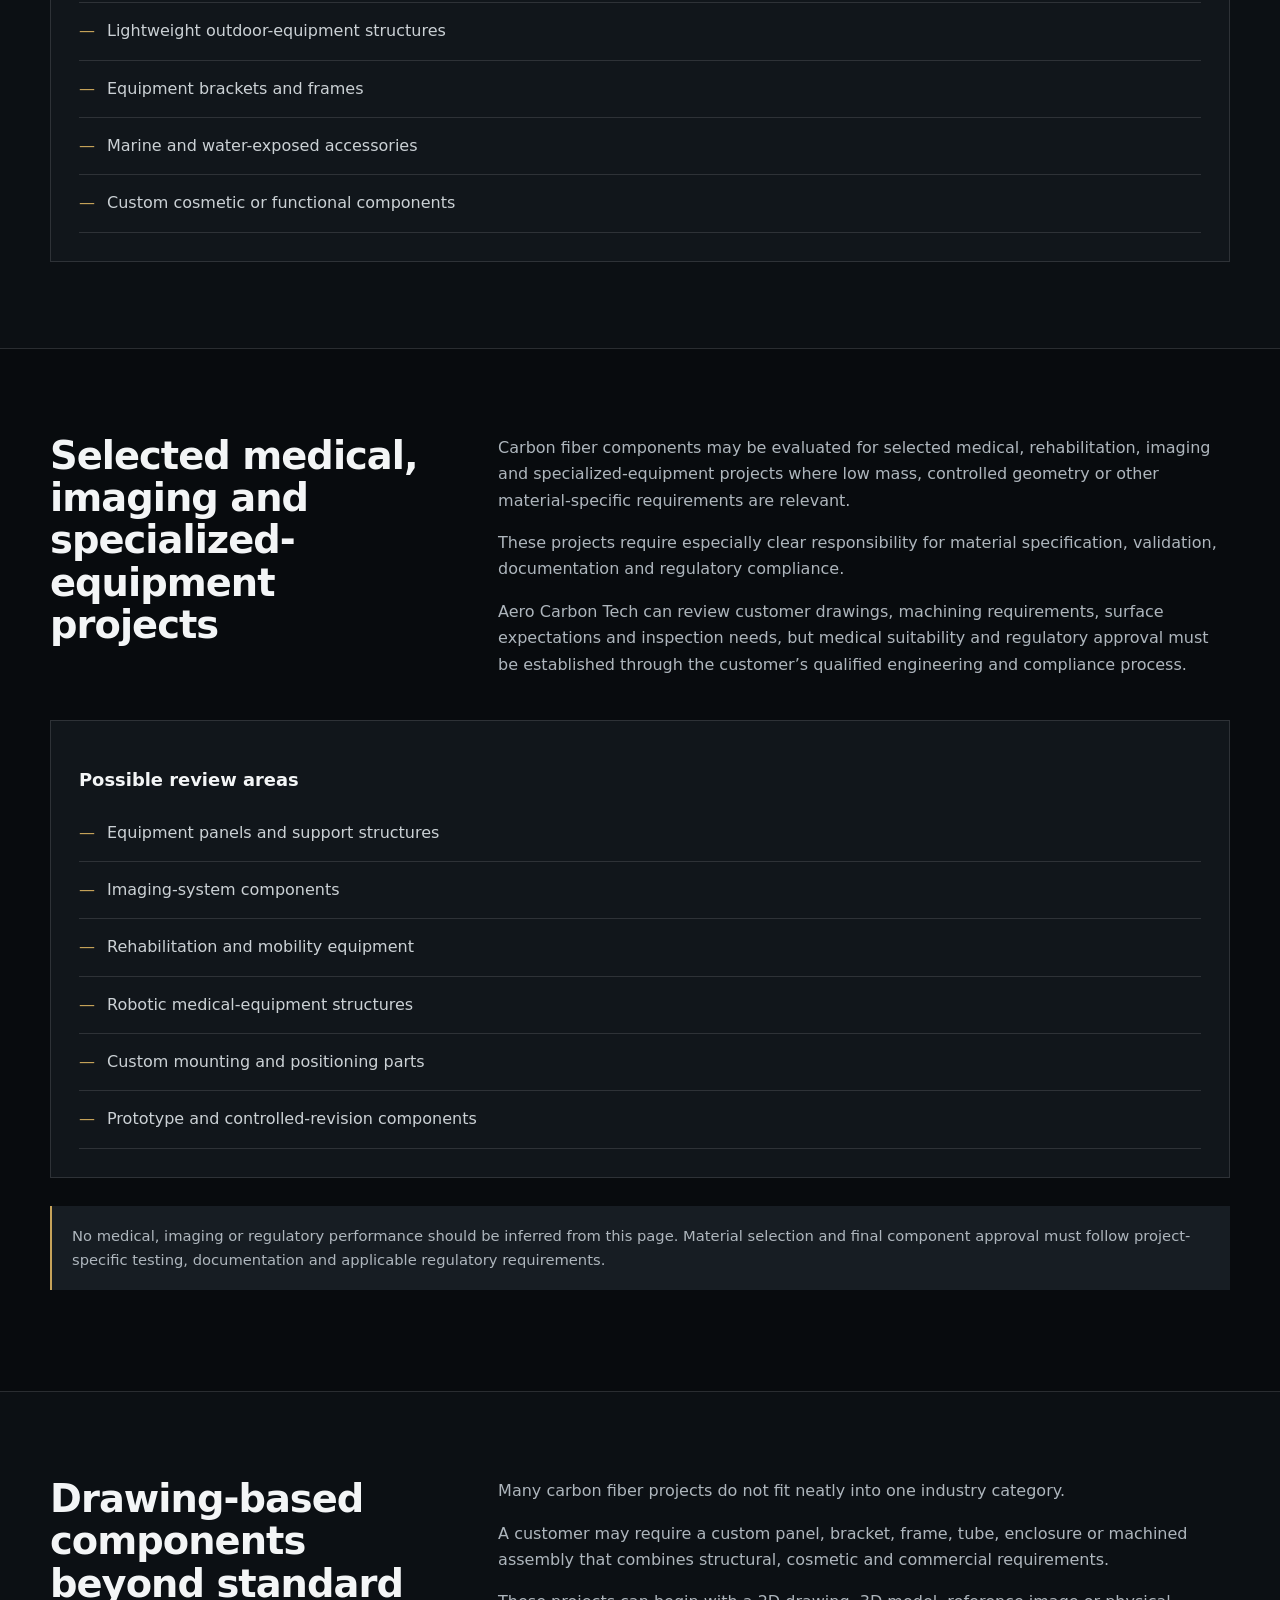
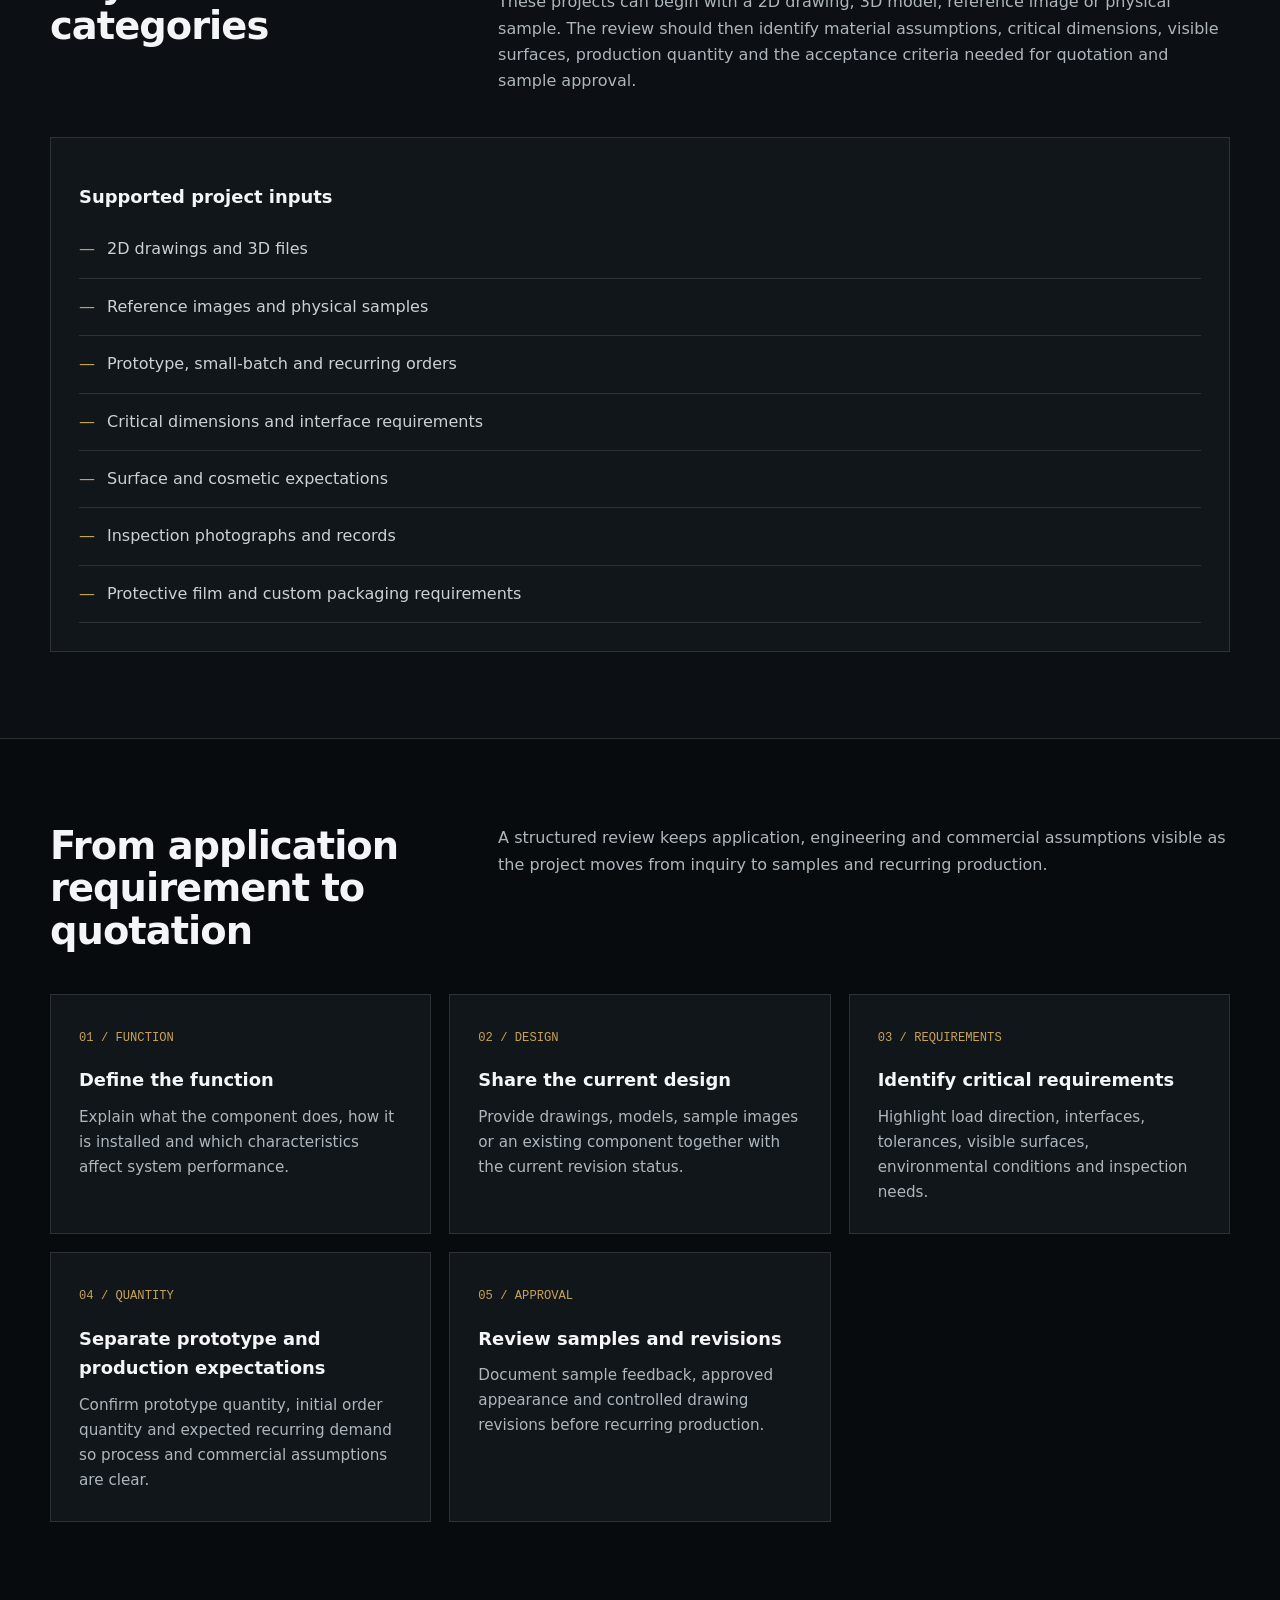
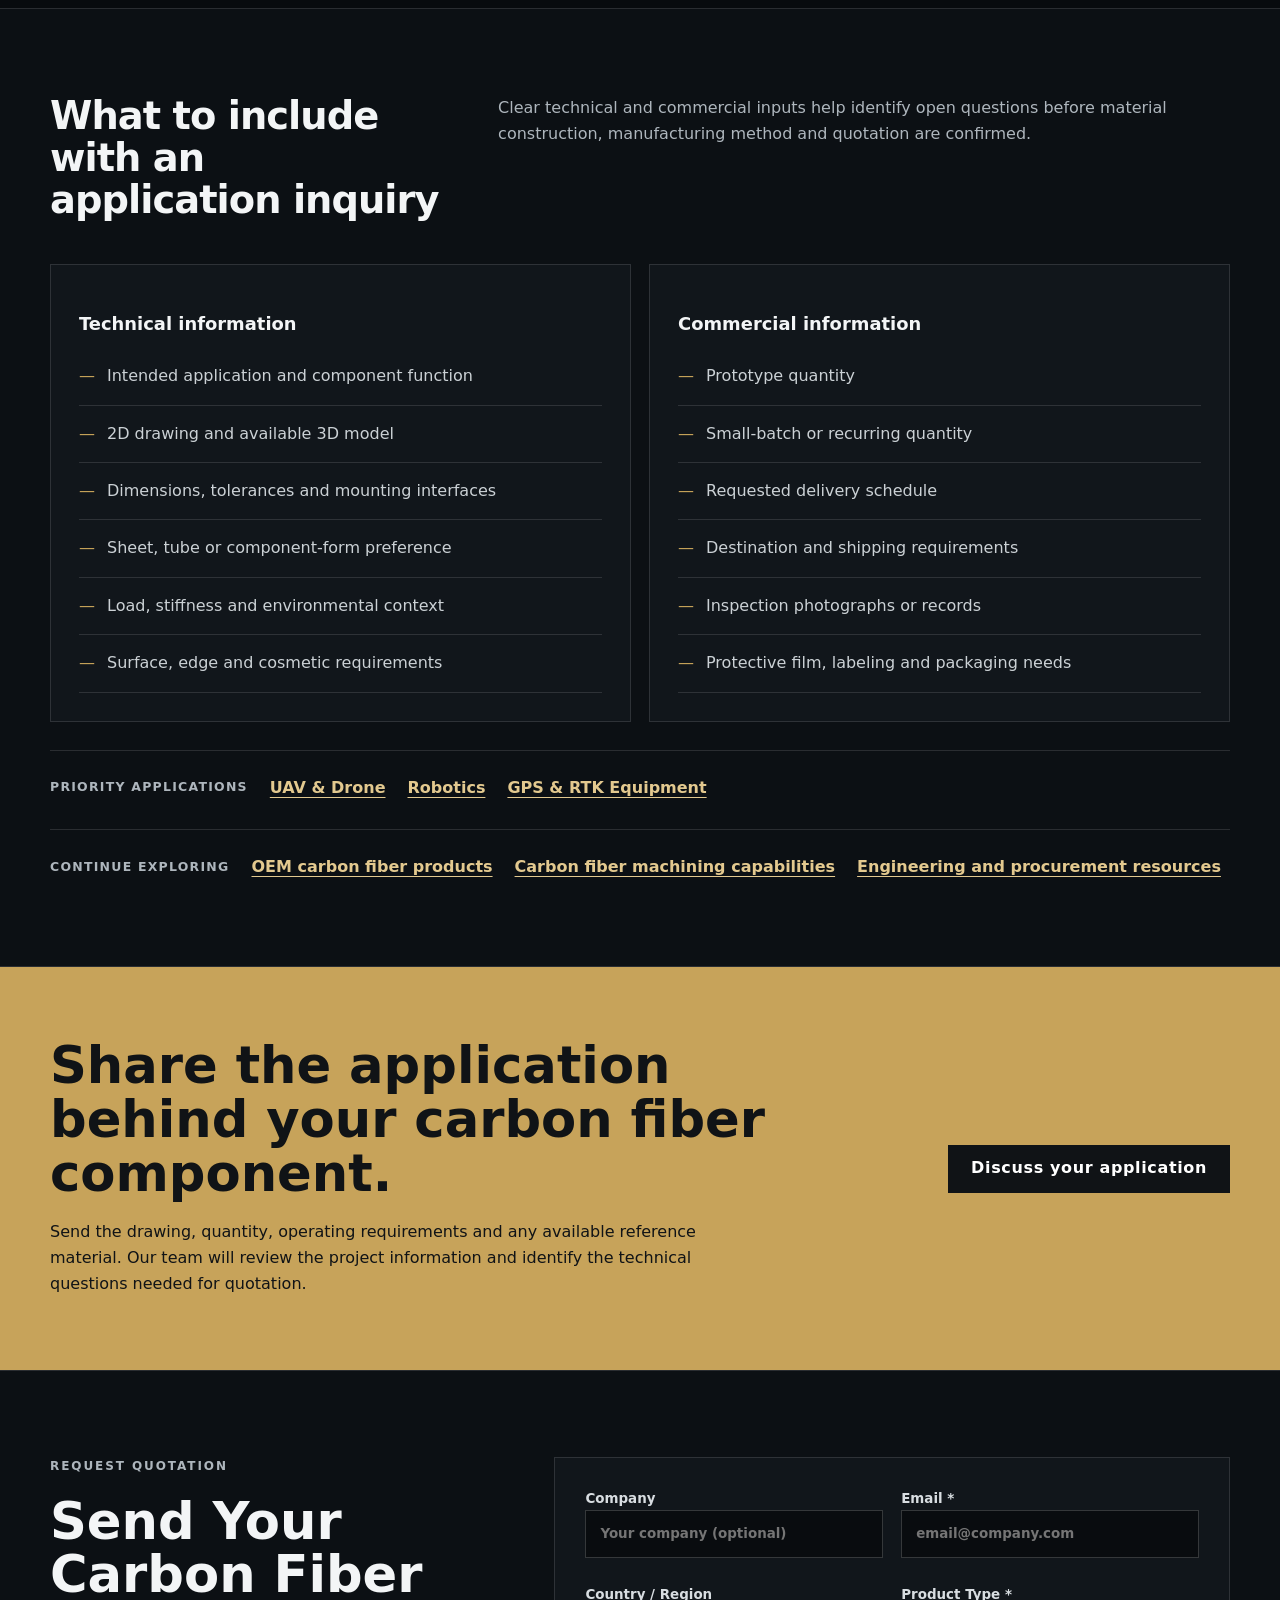
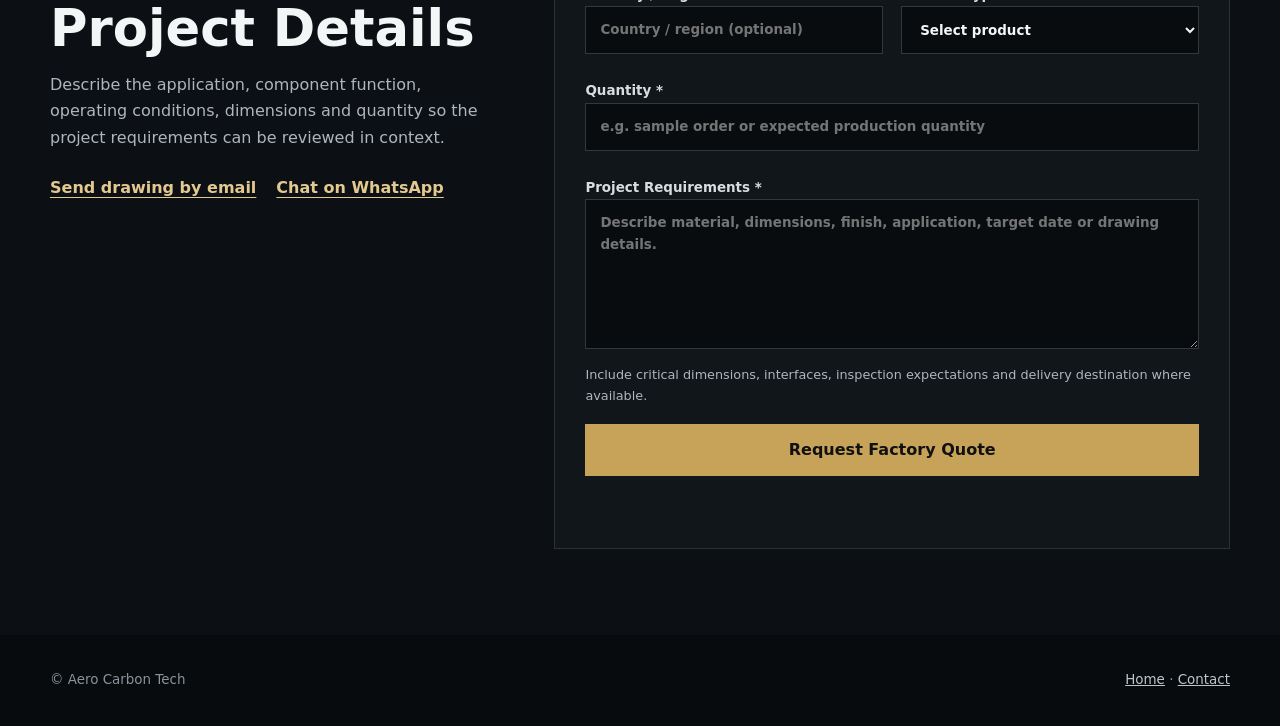
==== commit c259b295: "feat: strengthen UAV applications, factory proof and contact conversion" ====
--- a/applications/index.html
+++ b/applications/index.html
@@ -5,8 +5,19 @@
   <meta name="viewport" content="width=device-width, initial-scale=1">
   <title>Carbon Fiber Applications for UAV, Robotics &amp; OEM Projects | Aero Carbon Tech</title>
   <meta name="description" content="Explore carbon fiber sheet and CNC-machined component applications for UAVs, robotics, industrial equipment, automotive, outdoor and specialized OEM projects.">
+  <meta property="og:type" content="website">
+  <meta property="og:site_name" content="Aero Carbon Tech">
+  <meta property="og:title" content="Carbon Fiber Applications for UAV, Robotics &amp; OEM Projects | Aero Carbon Tech">
+  <meta property="og:description" content="Explore carbon fiber sheet and CNC-machined component applications for UAVs, robotics, industrial equipment, automotive, outdoor and specialized OEM projects.">
+  <meta property="og:url" content="https://www.aerocarbontech.com/applications/">
+  <meta property="og:image" content="https://www.aerocarbontech.com/public/images/factory-workshop-hero.webp">
+  <meta name="twitter:card" content="summary_large_image">
+  <meta name="twitter:title" content="Carbon Fiber Applications for UAV, Robotics &amp; OEM Projects | Aero Carbon Tech">
+  <meta name="twitter:description" content="Explore carbon fiber sheet and CNC-machined component applications for UAVs, robotics, industrial equipment, automotive, outdoor and specialized OEM projects.">
+  <meta name="twitter:image" content="https://www.aerocarbontech.com/public/images/factory-workshop-hero.webp">
   <meta name="robots" content="index, follow">
   <link rel="canonical" href="https://www.aerocarbontech.com/applications/">
+  <script type="application/ld+json">{"@context":"https://schema.org","@type":"BreadcrumbList","itemListElement":[{"@type":"ListItem","position":1,"name":"Home","item":"https://www.aerocarbontech.com/"},{"@type":"ListItem","position":2,"name":"Applications","item":"https://www.aerocarbontech.com/applications/"}]}</script>
   <link rel="stylesheet" href="../phase1-pages.css">
 </head>
 <body>
@@ -34,6 +45,7 @@
       <div class="wrap">
         <div class="section-head"><h2>Carbon fiber components for UAV and drone structures</h2><div><p>UAV and drone projects often require structural parts that combine low mass with controlled geometry and repeatable mounting interfaces.</p><p>Carbon fiber sheets and machined plates can be evaluated for frames, center plates, equipment mounts, payload supports, battery trays, sensor brackets and other drawing-defined components.</p><p>The component should be reviewed as part of the complete aircraft structure. Plate thickness, fiber orientation, hole layout, fastener areas, local stiffness and assembly details can all influence whether the part is appropriate for the intended operating load.</p></div></div>
         <div class="card"><h3>Possible component formats</h3><ul class="checklist"><li>CNC-machined frame plates</li><li>Center plates and structural panels</li><li>Motor, sensor and payload mounts</li><li>Battery and electronics trays</li><li>Camera and inspection-equipment brackets</li><li>Custom tubes, arms and supporting components</li></ul></div>
+        <div class="related"><span>Primary validated application</span><a href="uav-drone/">Carbon Fiber Parts for UAV &amp; Drone Manufacturers</a></div>
         <p class="notice">Component suitability must be confirmed against the aircraft design, operating loads and customer-controlled validation. Website application examples do not constitute an airworthiness or performance certification.</p>
       </div>
     </section>
@@ -101,13 +113,13 @@
           <div class="card"><h3>Technical information</h3><ul class="checklist"><li>Intended application and component function</li><li>2D drawing and available 3D model</li><li>Dimensions, tolerances and mounting interfaces</li><li>Sheet, tube or component-form preference</li><li>Load, stiffness and environmental context</li><li>Surface, edge and cosmetic requirements</li></ul></div>
           <div class="card"><h3>Commercial information</h3><ul class="checklist"><li>Prototype quantity</li><li>Small-batch or recurring quantity</li><li>Requested delivery schedule</li><li>Destination and shipping requirements</li><li>Inspection photographs or records</li><li>Protective film, labeling and packaging needs</li></ul></div>
         </div>
-        <nav class="related" aria-label="Application subpages"><span>Priority applications</span><a href="robotics/">Carbon Fiber for Robotics</a><a href="gps-rtk-equipment/">Carbon Fiber Rods for GPS and RTK Equipment</a></nav>
+        <nav class="related" aria-label="Application subpages"><span>Priority applications</span><a href="uav-drone/">UAV &amp; Drone</a><a href="robotics/">Robotics</a><a href="gps-rtk-equipment/">GPS &amp; RTK Equipment</a></nav>
         <nav class="related" aria-label="Related pages"><span>Continue exploring</span><a href="../products/">OEM carbon fiber products</a><a href="../capabilities/">Carbon fiber machining capabilities</a><a href="../resources/">Engineering and procurement resources</a></nav>
       </div>
     </section>
 
     <section class="cta"><div class="wrap cta-inner"><div><h2>Share the application behind your carbon fiber component.</h2><p>Send the drawing, quantity, operating requirements and any available reference material. Our team will review the project information and identify the technical questions needed for quotation.</p></div><a class="button" href="#rfq">Discuss your application</a></div></section>
-  <section class="rfq-section" id="rfq" aria-labelledby="rfq-heading"><div class="wrap rfq-layout"><div class="rfq-copy"><p class="eyebrow">Request quotation</p><h2 id="rfq-heading">Send Your Carbon Fiber Project Details</h2><p>Describe the application, component function, operating conditions, dimensions and quantity so the project requirements can be reviewed in context.</p><div class="rfq-channels"><a href="mailto:frtcarbon@gmail.com?subject=Carbon%20Fiber%20RFQ">Send drawing by email</a><a href="https://wa.me/8619556679532?text=Hello%2C%20I%20would%20like%20to%20request%20a%20quotation%20for%20a%20carbon%20fiber%20project." target="_blank" rel="noopener noreferrer">Chat on WhatsApp</a></div></div><form class="rfq-form" action="https://api.web3forms.com/submit" method="POST" data-phase1-rfq><input type="hidden" name="access_key" value="7c5f4780-5a28-4cfd-9883-425066220c50"><input type="hidden" name="subject" value="New RFQ from AeroCarbonTech.com"><input type="hidden" name="from_name" value="Aero Carbon Tech Website"><input type="hidden" name="replyto" value=""><input type="checkbox" name="botcheck" style="display:none" tabindex="-1" autocomplete="off"><div class="rfq-field"><label>Company<input name="Company" type="text" placeholder="Your company (optional)" autocomplete="organization"></label></div><div class="rfq-field"><label>Email *<input name="Email" type="email" placeholder="email@company.com" autocomplete="email" required></label></div><div class="rfq-field"><label>Country / Region<input name="Country" type="text" placeholder="Country / region (optional)" autocomplete="country-name"></label></div><div class="rfq-field"><label>Product Type *<select name="Product Type" required><option value="">Select product</option><option>Carbon fiber sheet / plate</option><option>Carbon fiber tube / rod</option><option>CNC carbon fiber part</option><option>Custom OEM project</option></select></label></div><div class="rfq-field full"><label>Quantity *<input name="Quantity" type="text" placeholder="e.g. sample order or expected production quantity" required></label></div><div class="rfq-field full"><label>Project Requirements *<textarea name="Project Requirements" placeholder="Describe material, dimensions, finish, application, target date or drawing details." required></textarea></label><p class="rfq-help">Include critical dimensions, interfaces, inspection expectations and delivery destination where available.</p></div><button class="rfq-submit" type="submit">Request Factory Quote</button><p class="rfq-status" data-rfq-status role="status" aria-live="polite"></p></form></div></section></main>
+  <section class="rfq-section" id="rfq" aria-labelledby="rfq-heading"><div class="wrap rfq-layout"><div class="rfq-copy"><p class="eyebrow">Request quotation</p><h2 id="rfq-heading">Send Your Carbon Fiber Project Details</h2><p>Describe the application, component function, operating conditions, dimensions and quantity so the project requirements can be reviewed in context.</p><div class="rfq-channels"><a href="mailto:sales@aerocarbontech.com?subject=Carbon%20Fiber%20RFQ">Send drawing by email</a><a href="https://wa.me/8619556679532?text=Hello%2C%20I%20would%20like%20to%20request%20a%20quotation%20for%20a%20carbon%20fiber%20project." target="_blank" rel="noopener noreferrer">Chat on WhatsApp</a></div></div><form class="rfq-form" action="https://api.web3forms.com/submit" method="POST" data-phase1-rfq><input type="hidden" name="access_key" value="7c5f4780-5a28-4cfd-9883-425066220c50"><input type="hidden" name="subject" value="New RFQ from AeroCarbonTech.com"><input type="hidden" name="from_name" value="Aero Carbon Tech Website"><input type="hidden" name="replyto" value=""><input type="checkbox" name="botcheck" style="display:none" tabindex="-1" autocomplete="off"><div class="rfq-field"><label>Company<input name="Company" type="text" placeholder="Your company (optional)" autocomplete="organization"></label></div><div class="rfq-field"><label>Email *<input name="Email" type="email" placeholder="email@company.com" autocomplete="email" required></label></div><div class="rfq-field"><label>Country / Region<input name="Country" type="text" placeholder="Country / region (optional)" autocomplete="country-name"></label></div><div class="rfq-field"><label>Product Type *<select name="Product Type" required><option value="">Select product</option><option>Carbon fiber sheet / plate</option><option>Carbon fiber tube / rod</option><option>CNC carbon fiber part</option><option>Custom OEM project</option></select></label></div><div class="rfq-field full"><label>Quantity *<input name="Quantity" type="text" placeholder="e.g. sample order or expected production quantity" required></label></div><div class="rfq-field full"><label>Project Requirements *<textarea name="Project Requirements" placeholder="Describe material, dimensions, finish, application, target date or drawing details." required></textarea></label><p class="rfq-help">Include critical dimensions, interfaces, inspection expectations and delivery destination where available.</p></div><button class="rfq-submit" type="submit">Request Factory Quote</button><p class="rfq-status" data-rfq-status role="status" aria-live="polite"></p></form></div></section></main>
   <footer class="site-footer"><div class="wrap footer-inner"><span>© Aero Carbon Tech</span><span><a href="../">Home</a> · <a href="#rfq">Contact</a></span></div></footer>
 <script src="../scripts/phase1-rfq.js" defer></script></body>
 </html>
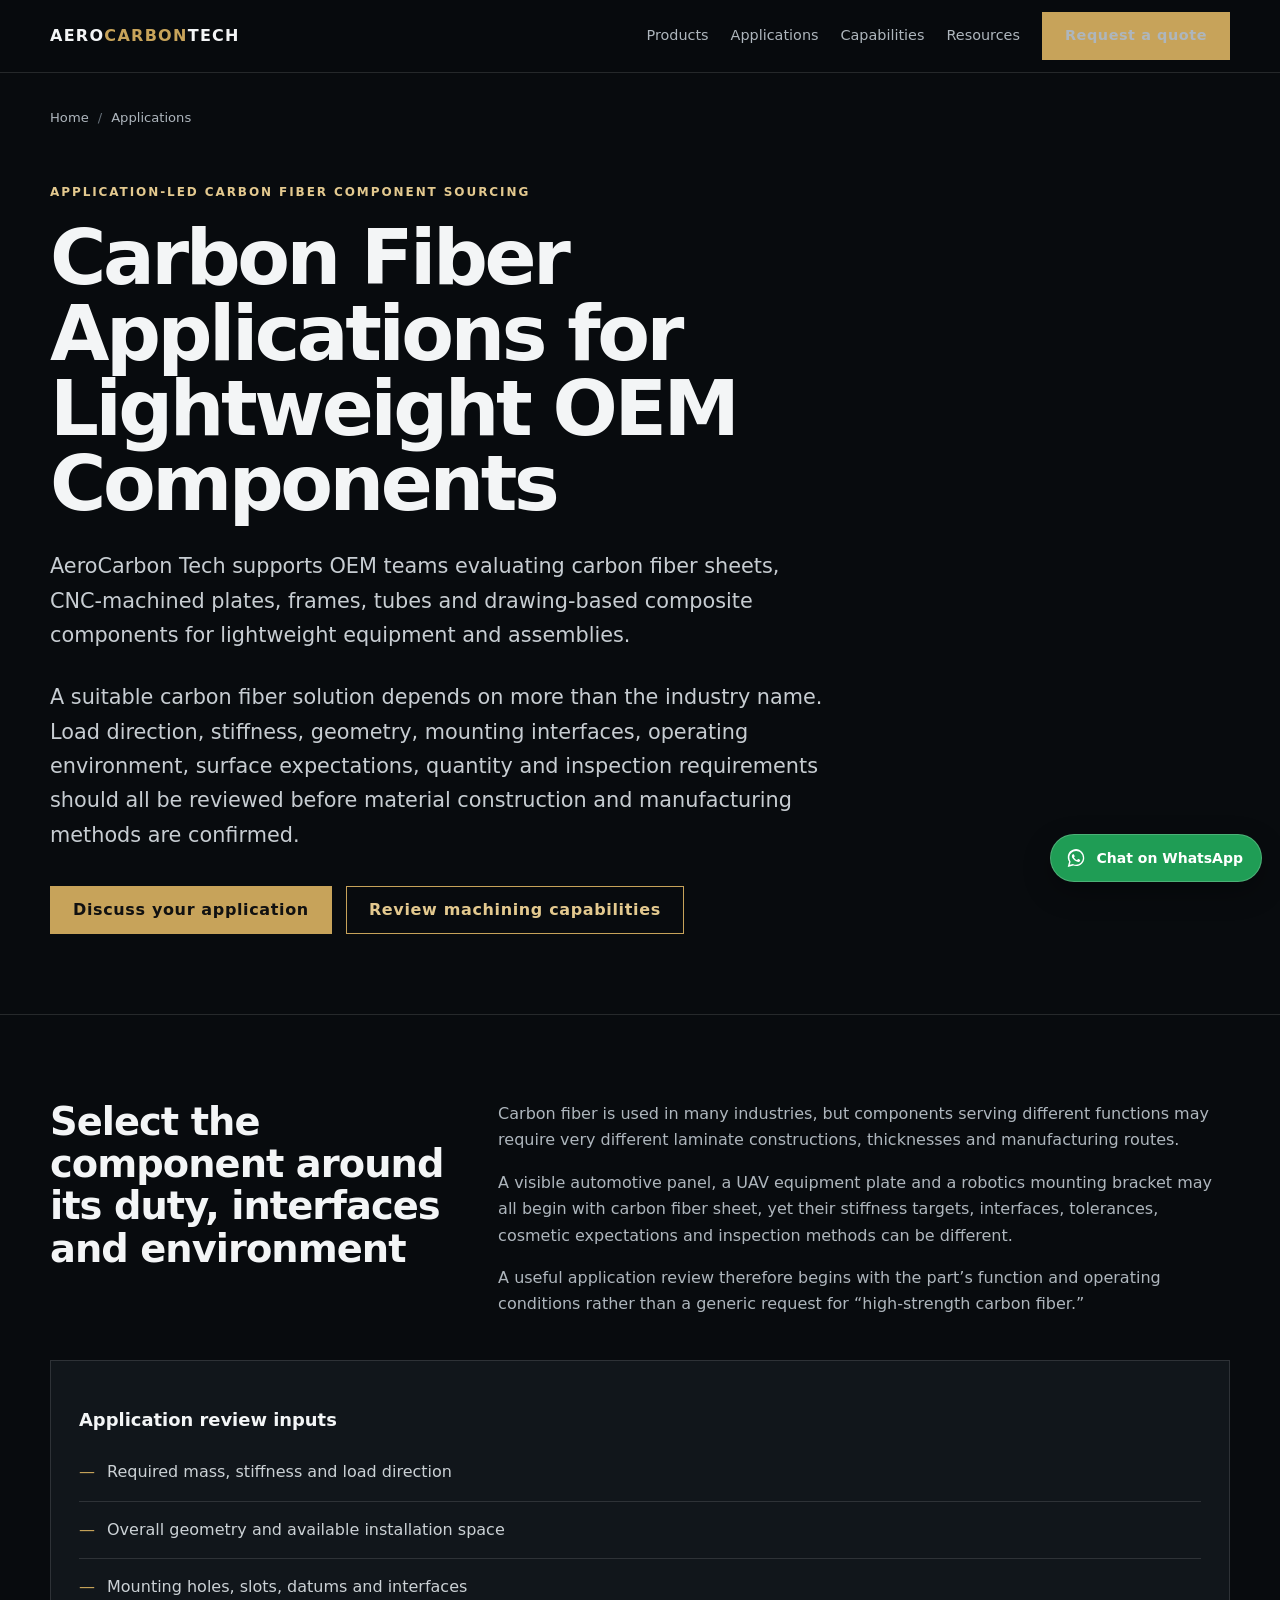
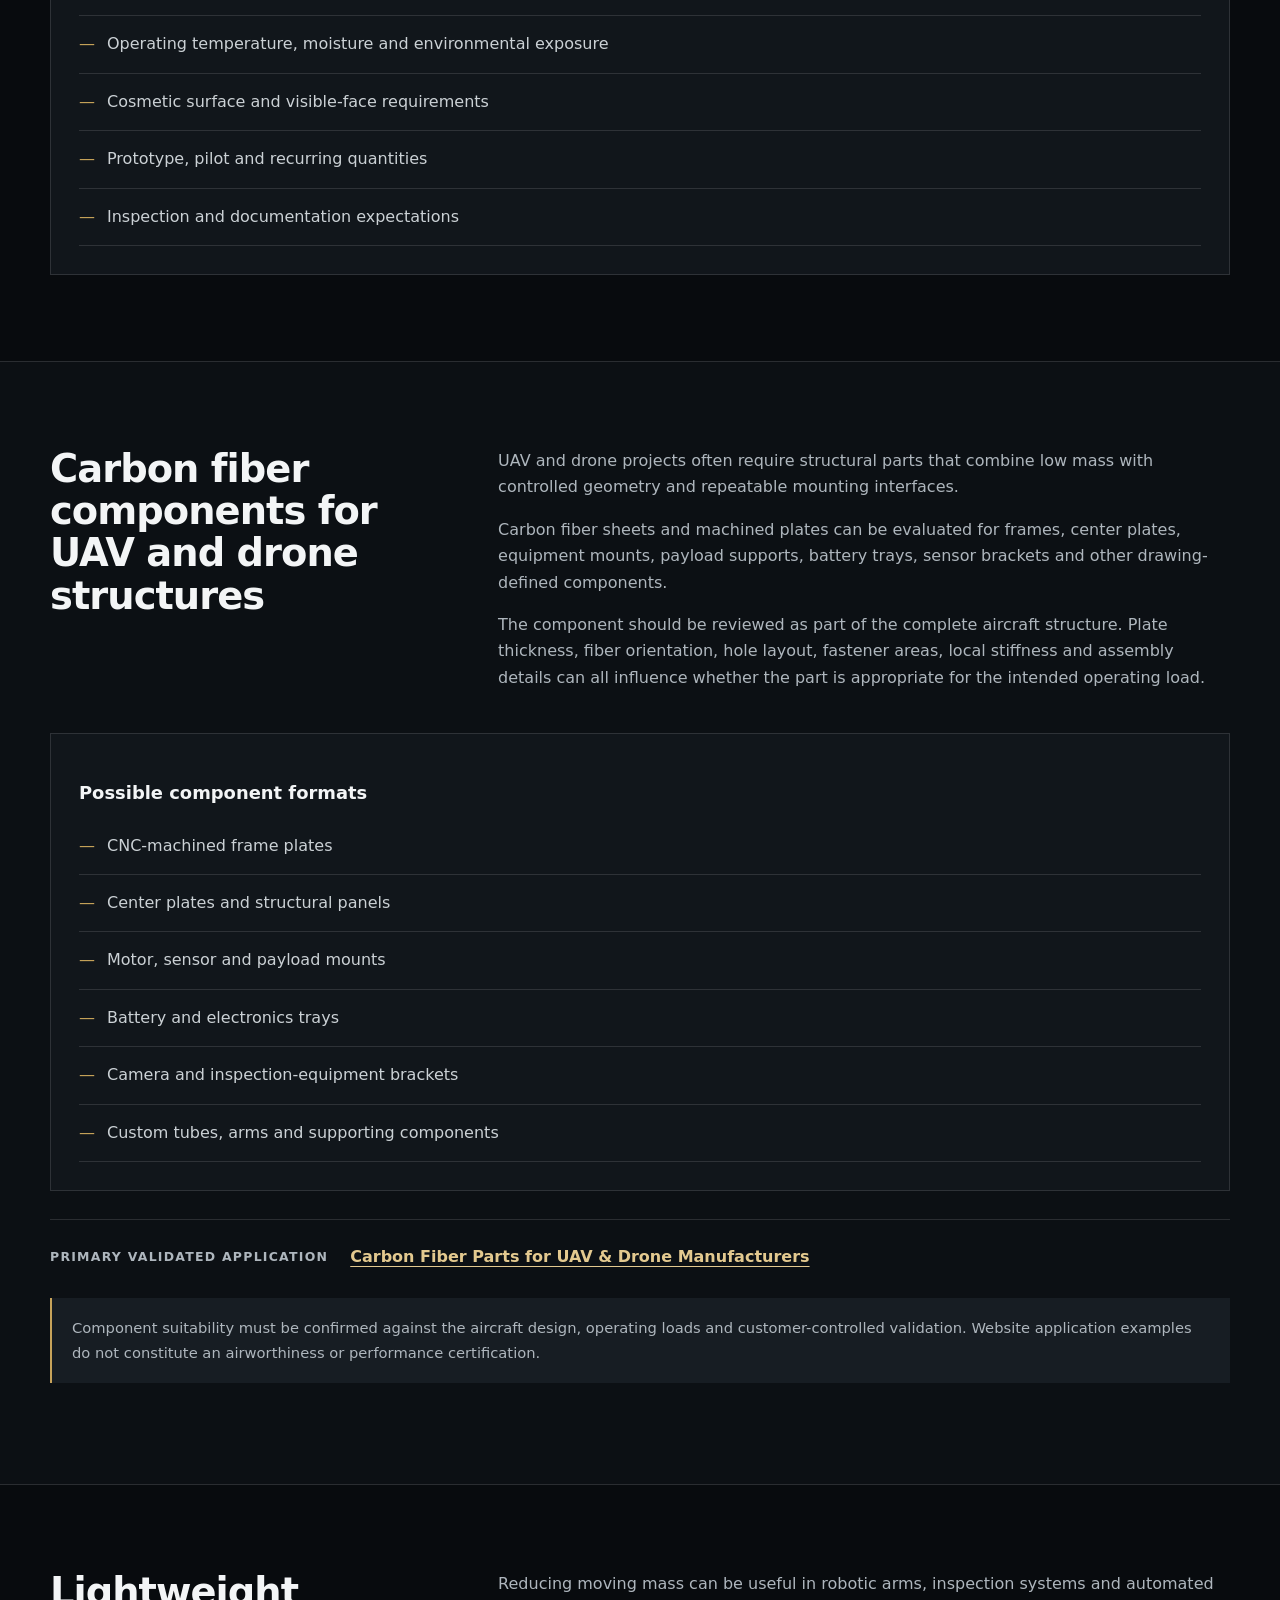
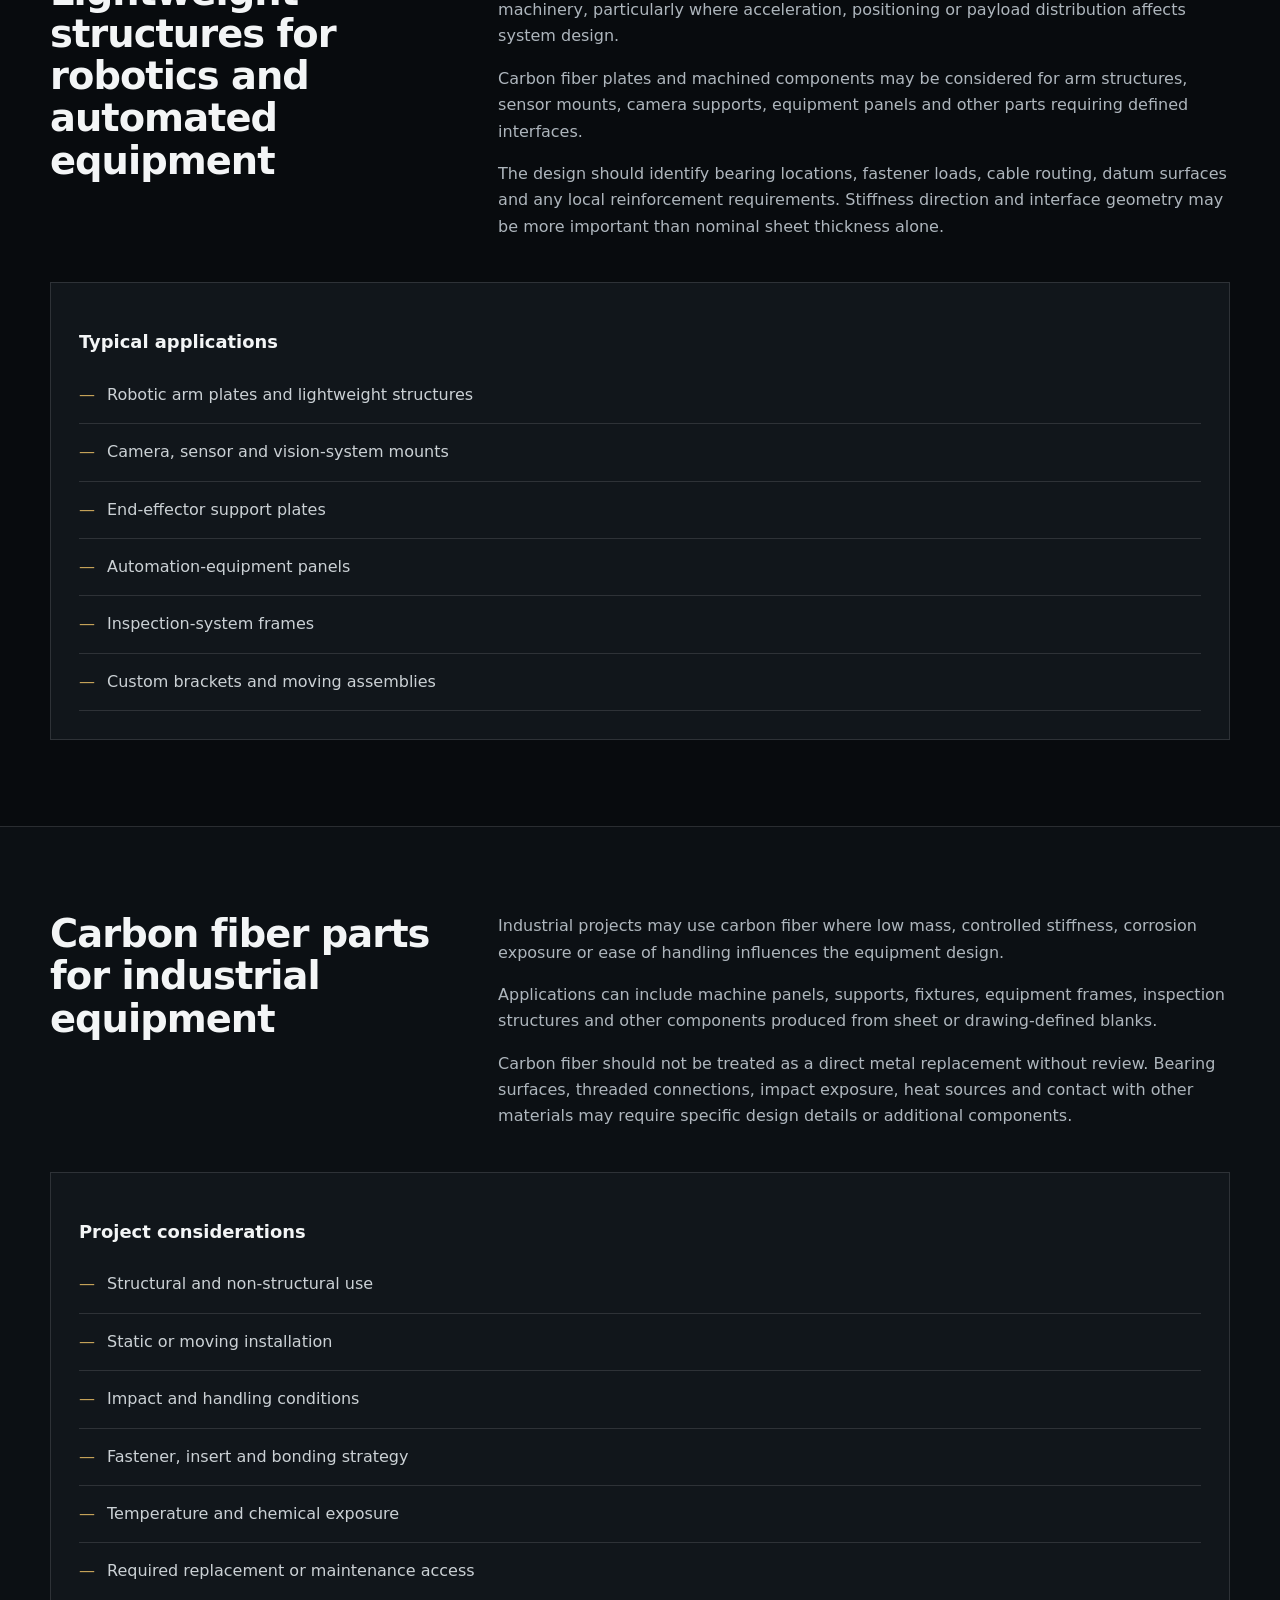
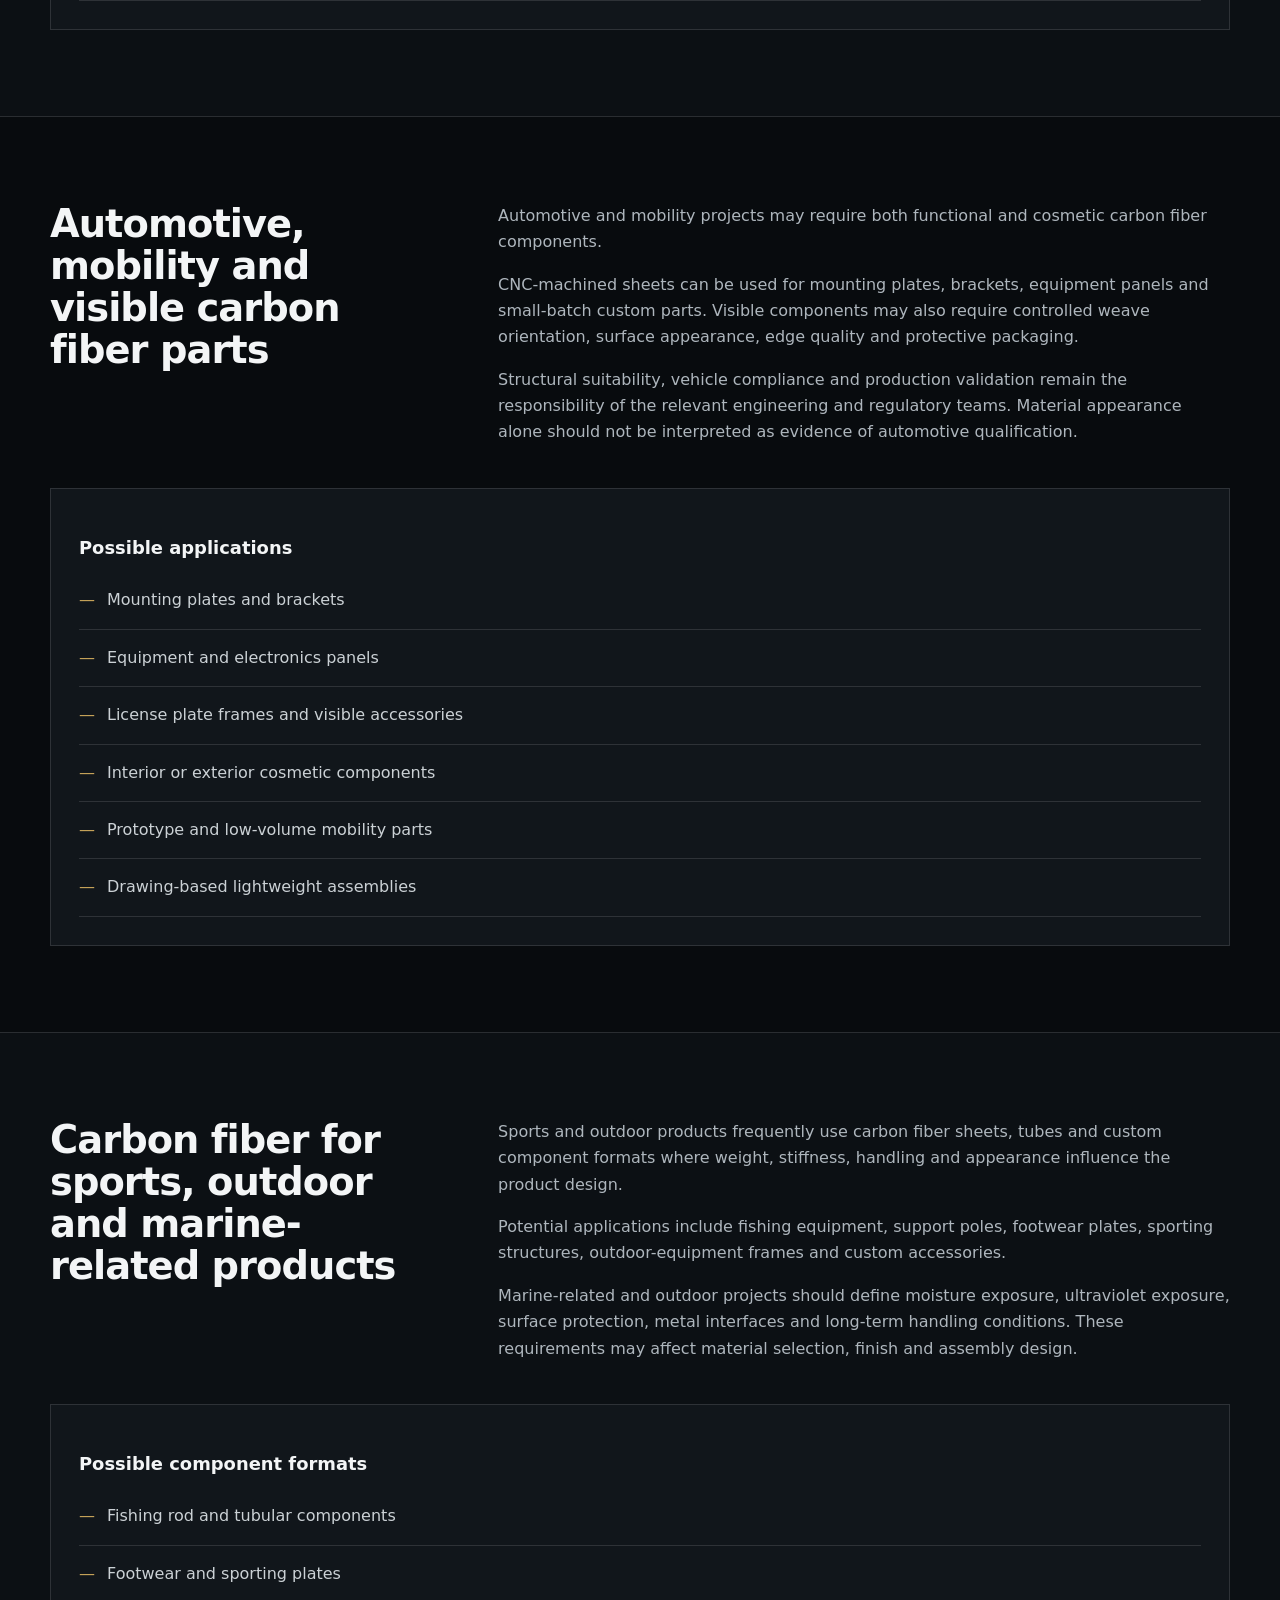
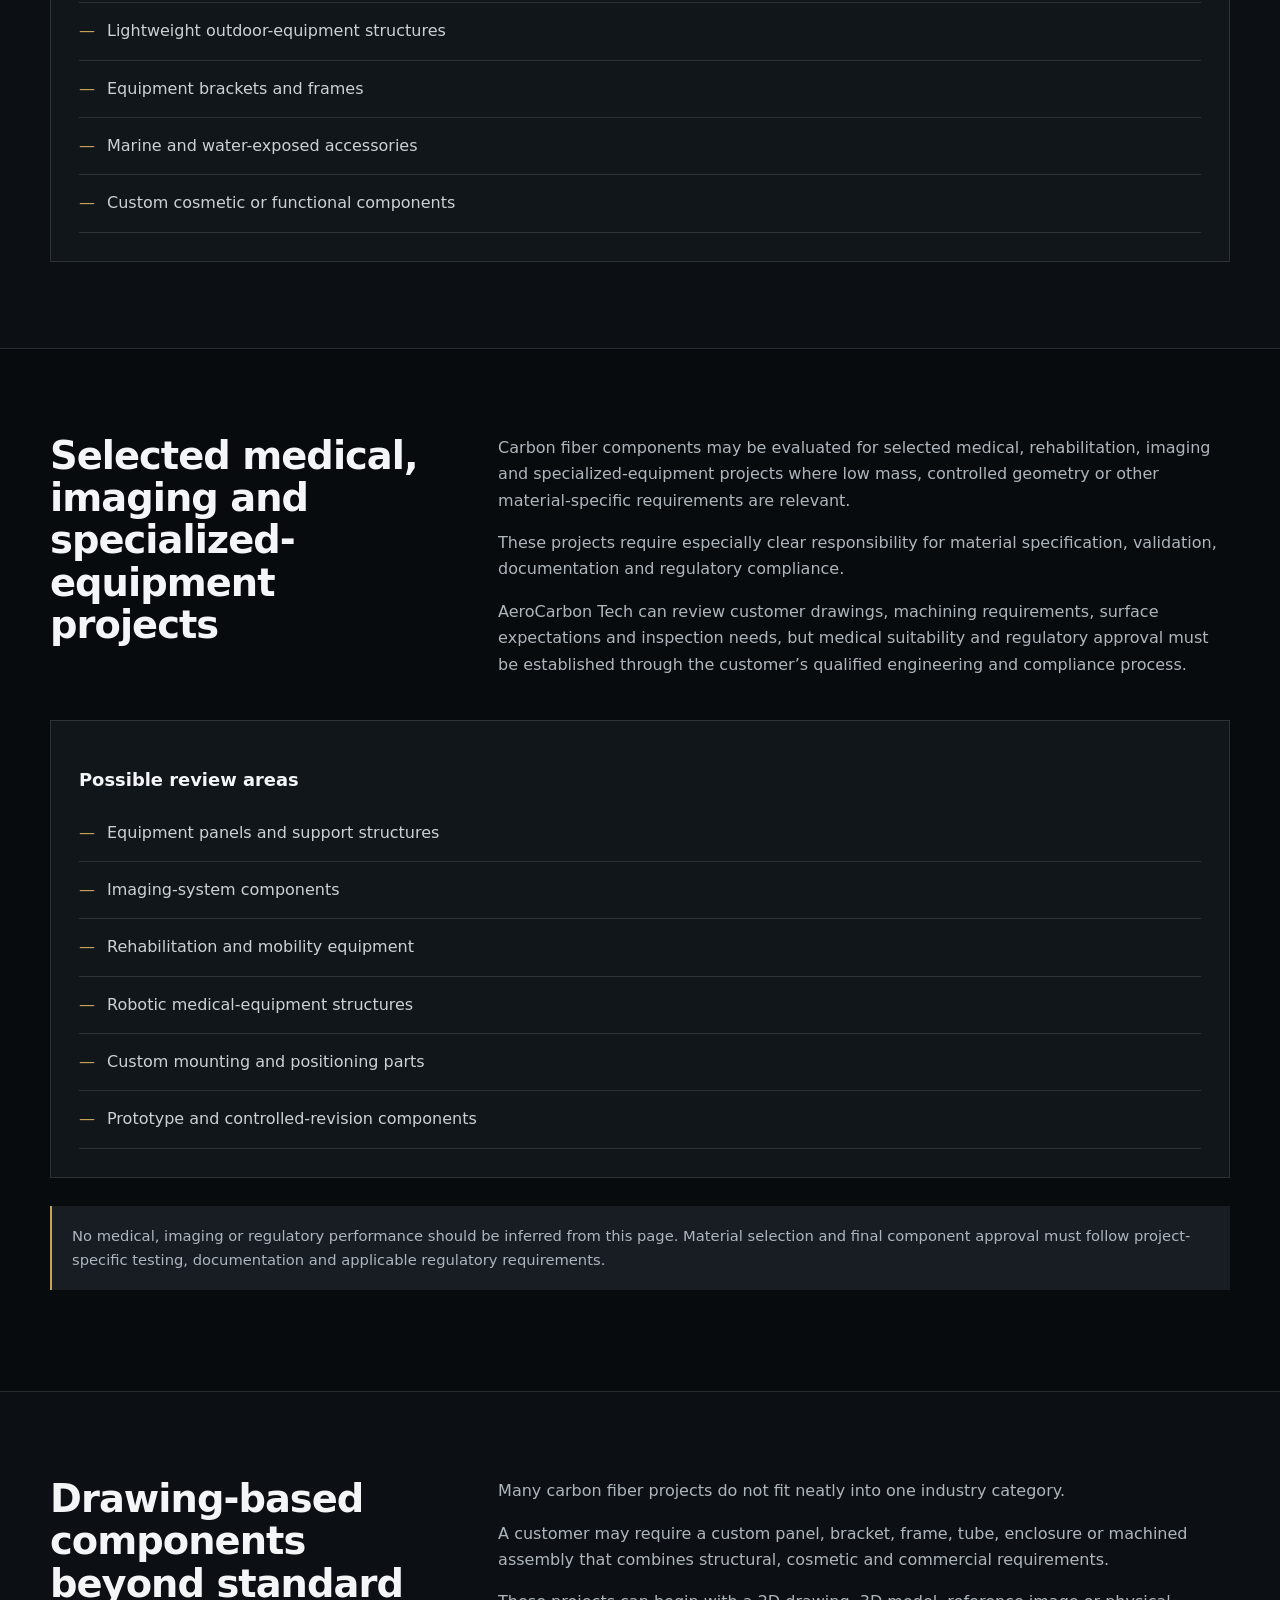
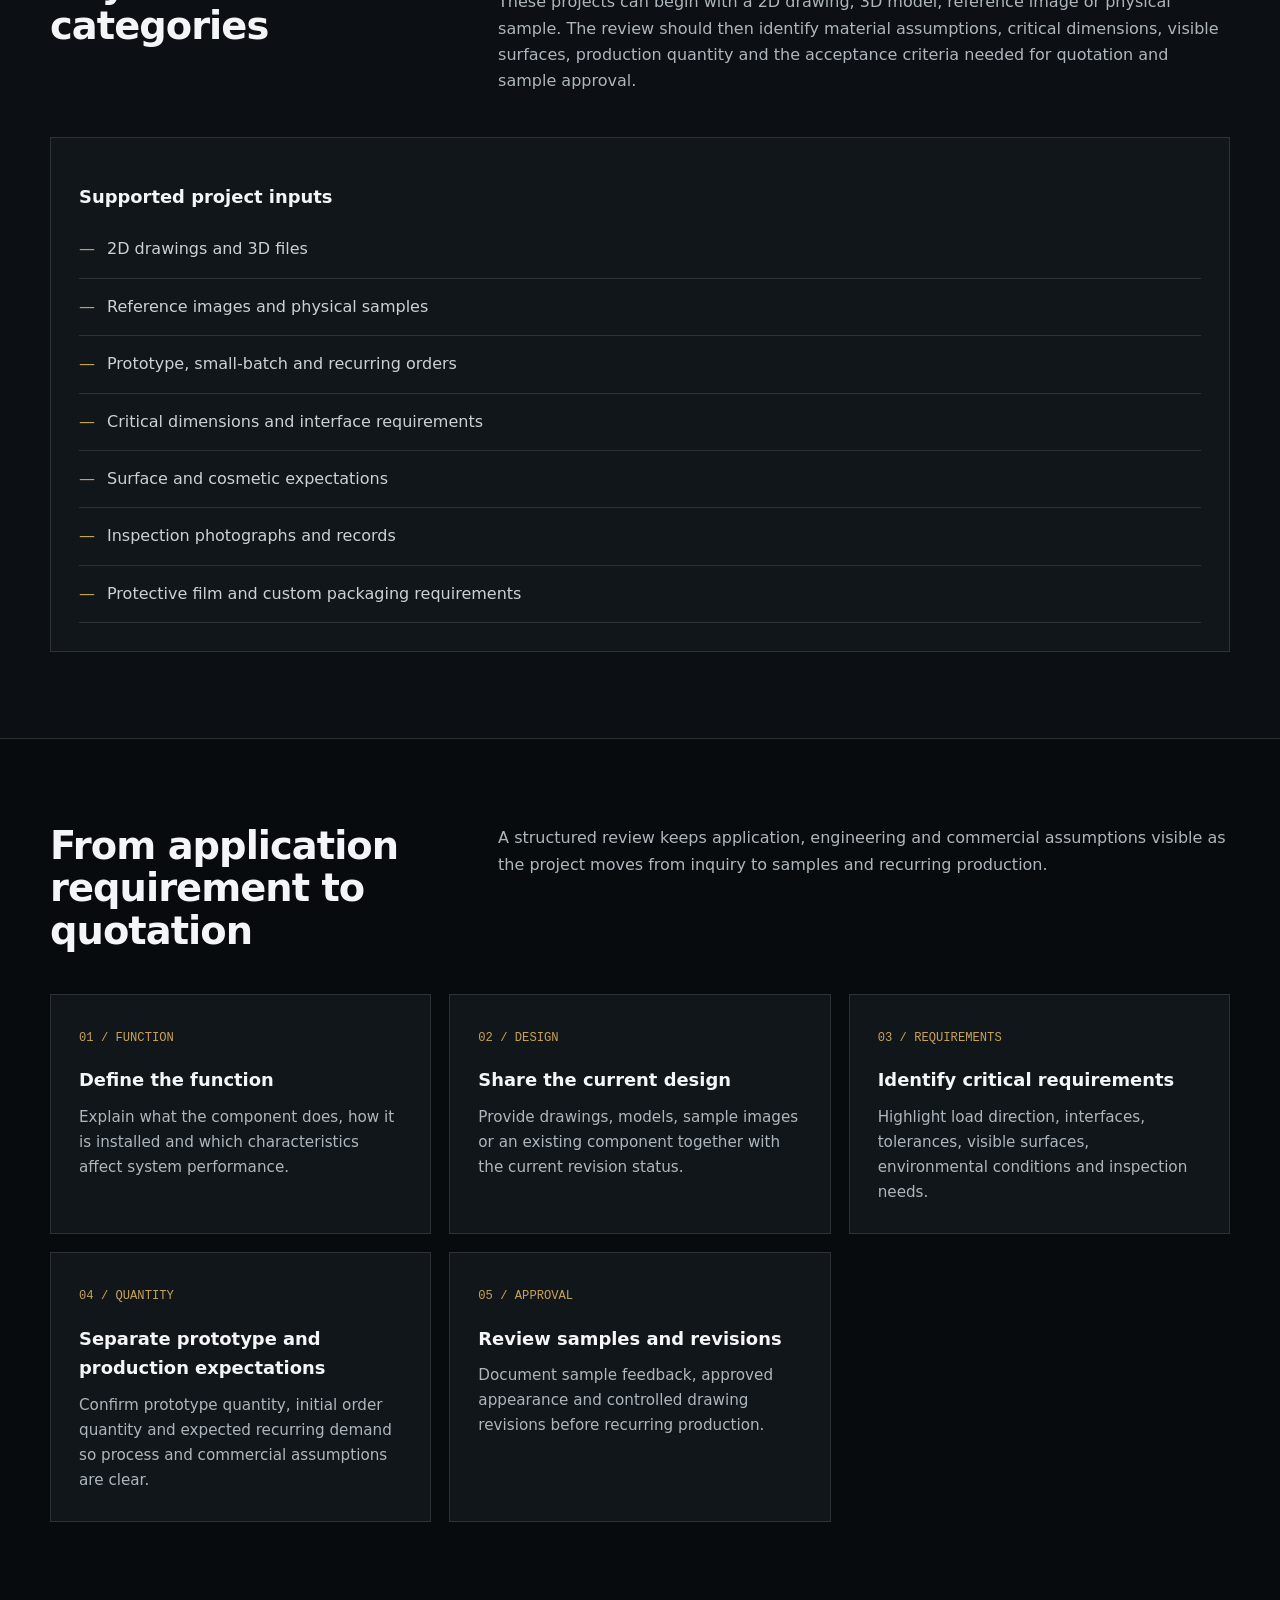
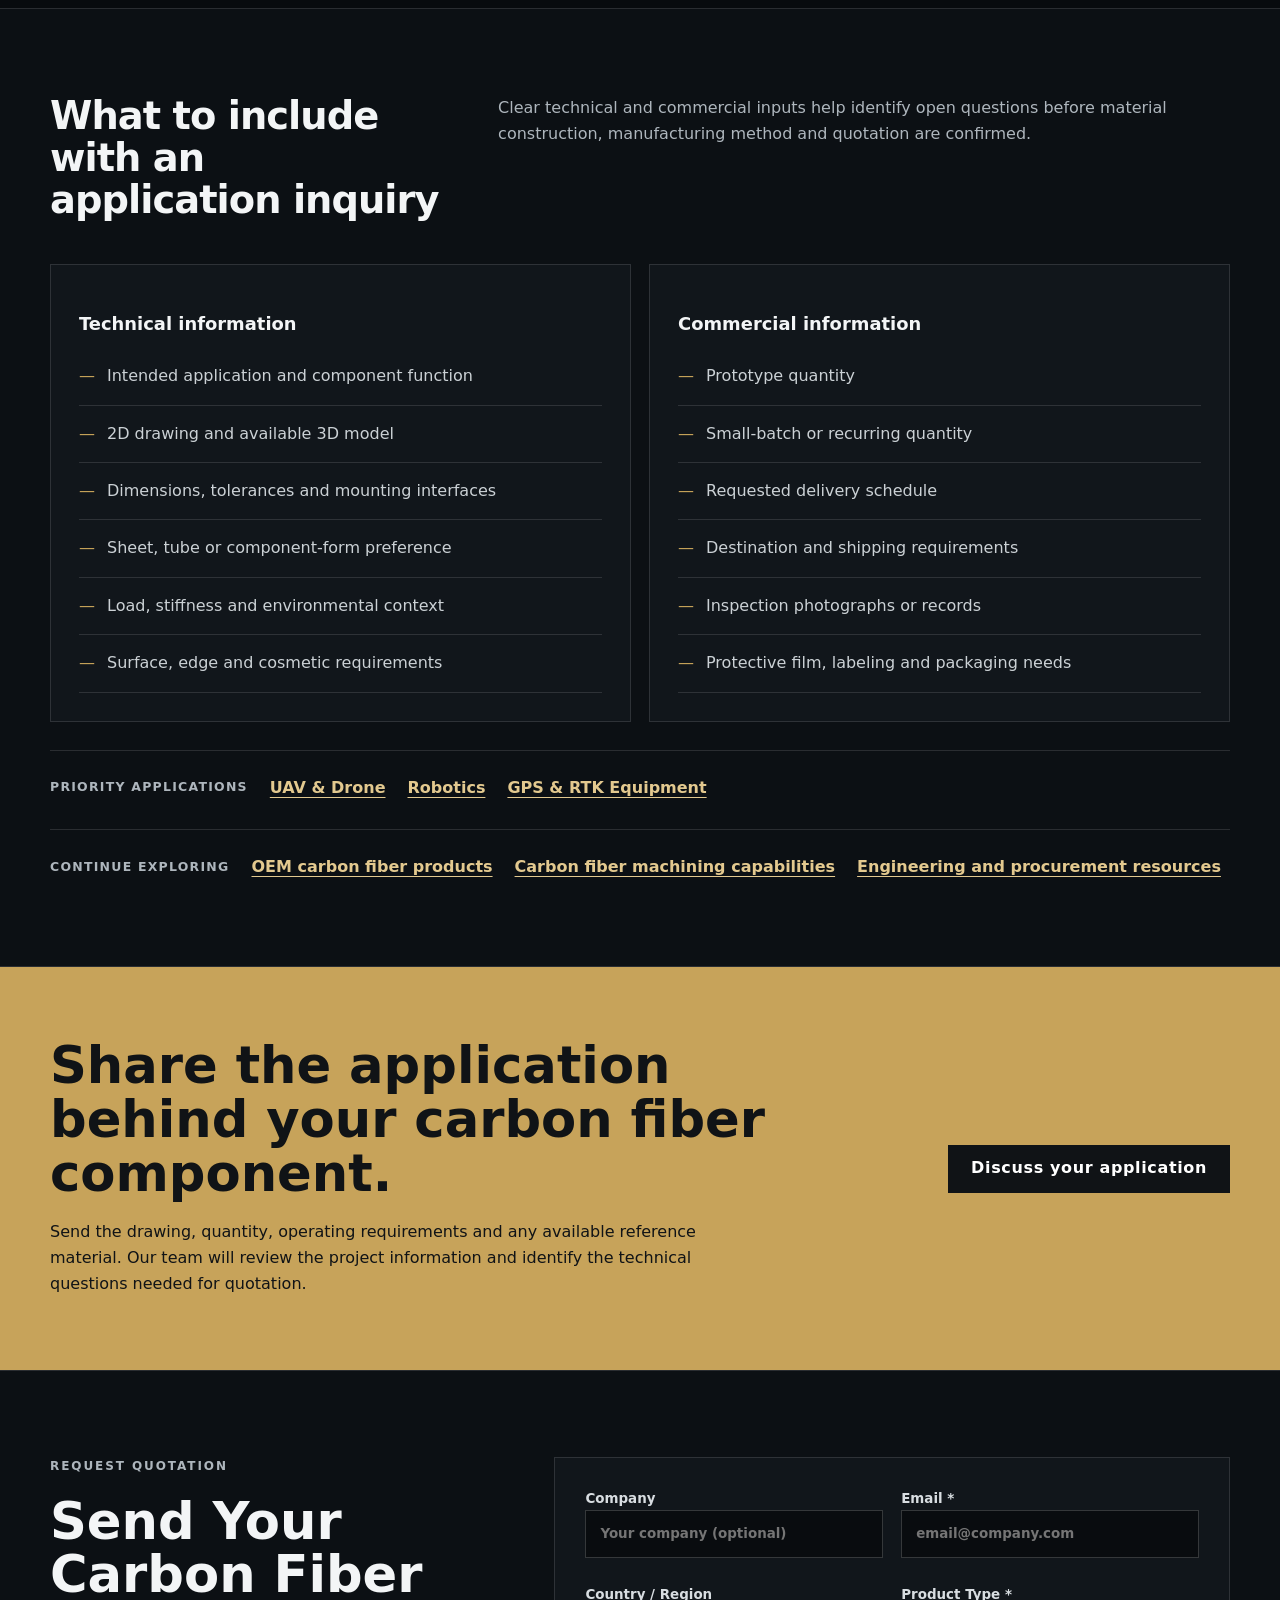
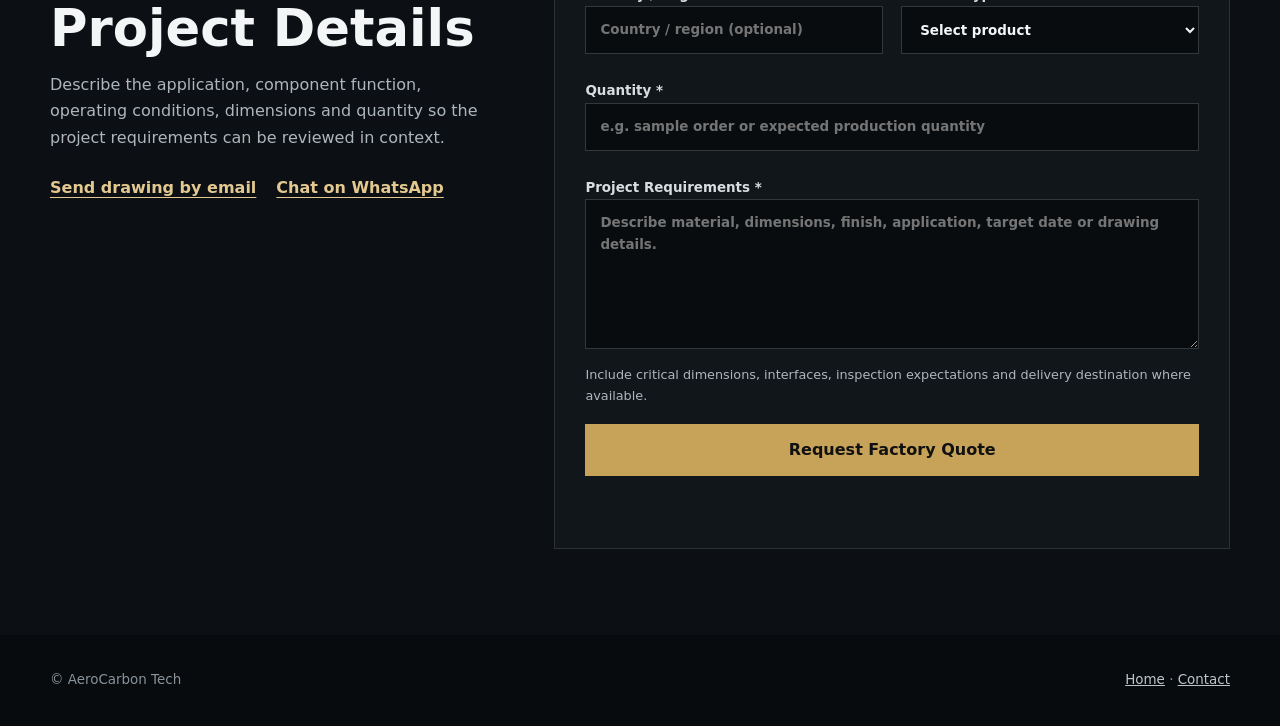
==== commit beffb808: "Unify AeroCarbon brand styling and refine pickleball process layout" ====
--- a/applications/index.html
+++ b/applications/index.html
@@ -3,16 +3,16 @@
 <head>
   <meta charset="utf-8">
   <meta name="viewport" content="width=device-width, initial-scale=1">
-  <title>Carbon Fiber Applications for UAV, Robotics &amp; OEM Projects | Aero Carbon Tech</title>
+  <title>Carbon Fiber Applications for UAV, Robotics &amp; OEM Projects | AeroCarbon Tech</title>
   <meta name="description" content="Explore carbon fiber sheet and CNC-machined component applications for UAVs, robotics, industrial equipment, automotive, outdoor and specialized OEM projects.">
   <meta property="og:type" content="website">
-  <meta property="og:site_name" content="Aero Carbon Tech">
-  <meta property="og:title" content="Carbon Fiber Applications for UAV, Robotics &amp; OEM Projects | Aero Carbon Tech">
+  <meta property="og:site_name" content="AeroCarbon Tech">
+  <meta property="og:title" content="Carbon Fiber Applications for UAV, Robotics &amp; OEM Projects | AeroCarbon Tech">
   <meta property="og:description" content="Explore carbon fiber sheet and CNC-machined component applications for UAVs, robotics, industrial equipment, automotive, outdoor and specialized OEM projects.">
   <meta property="og:url" content="https://www.aerocarbontech.com/applications/">
   <meta property="og:image" content="https://www.aerocarbontech.com/public/images/factory-workshop-hero.webp">
   <meta name="twitter:card" content="summary_large_image">
-  <meta name="twitter:title" content="Carbon Fiber Applications for UAV, Robotics &amp; OEM Projects | Aero Carbon Tech">
+  <meta name="twitter:title" content="Carbon Fiber Applications for UAV, Robotics &amp; OEM Projects | AeroCarbon Tech">
   <meta name="twitter:description" content="Explore carbon fiber sheet and CNC-machined component applications for UAVs, robotics, industrial equipment, automotive, outdoor and specialized OEM projects.">
   <meta name="twitter:image" content="https://www.aerocarbontech.com/public/images/factory-workshop-hero.webp">
   <meta name="robots" content="index, follow">
@@ -21,14 +21,14 @@
   <link rel="stylesheet" href="../phase1-pages.css">
 </head>
 <body>
-  <header class="site-header"><div class="wrap nav"><a class="brand" href="../">Aero <span>Carbon Tech</span></a><nav class="nav-links" aria-label="Primary"><a href="../products/">Products</a><a href="./">Applications</a><a href="../capabilities/">Capabilities</a><a href="../resources/">Resources</a><a class="button" href="#rfq">Request a quote</a></nav></div></header>
+  <header class="site-header"><div class="wrap nav"><a class="brand" href="../">Aero<span>Carbon</span>Tech</a><nav class="nav-links" aria-label="Primary"><a href="../products/">Products</a><a href="./">Applications</a><a href="../capabilities/">Capabilities</a><a href="../resources/">Resources</a><a class="button" href="#rfq">Request a quote</a></nav></div></header>
   <main>
     <nav class="wrap breadcrumbs" aria-label="Breadcrumb"><ol><li><a href="../">Home</a></li><li aria-current="page">Applications</li></ol></nav>
     <section class="hero">
       <div class="wrap">
         <p class="eyebrow">Application-led carbon fiber component sourcing</p>
         <h1>Carbon Fiber Applications for Lightweight OEM Components</h1>
-        <p class="lede">Aero Carbon Tech supports OEM teams evaluating carbon fiber sheets, CNC-machined plates, frames, tubes and drawing-based composite components for lightweight equipment and assemblies.</p>
+        <p class="lede">AeroCarbon Tech supports OEM teams evaluating carbon fiber sheets, CNC-machined plates, frames, tubes and drawing-based composite components for lightweight equipment and assemblies.</p>
         <p class="lede">A suitable carbon fiber solution depends on more than the industry name. Load direction, stiffness, geometry, mounting interfaces, operating environment, surface expectations, quantity and inspection requirements should all be reviewed before material construction and manufacturing methods are confirmed.</p>
         <div class="hero-actions"><a class="button" href="#rfq">Discuss your application</a><a class="button secondary" href="../capabilities/">Review machining capabilities</a></div>
       </div>
@@ -80,7 +80,7 @@
 
     <section class="section">
       <div class="wrap">
-        <div class="section-head"><h2>Selected medical, imaging and specialized-equipment projects</h2><div><p>Carbon fiber components may be evaluated for selected medical, rehabilitation, imaging and specialized-equipment projects where low mass, controlled geometry or other material-specific requirements are relevant.</p><p>These projects require especially clear responsibility for material specification, validation, documentation and regulatory compliance.</p><p>Aero Carbon Tech can review customer drawings, machining requirements, surface expectations and inspection needs, but medical suitability and regulatory approval must be established through the customer’s qualified engineering and compliance process.</p></div></div>
+        <div class="section-head"><h2>Selected medical, imaging and specialized-equipment projects</h2><div><p>Carbon fiber components may be evaluated for selected medical, rehabilitation, imaging and specialized-equipment projects where low mass, controlled geometry or other material-specific requirements are relevant.</p><p>These projects require especially clear responsibility for material specification, validation, documentation and regulatory compliance.</p><p>AeroCarbon Tech can review customer drawings, machining requirements, surface expectations and inspection needs, but medical suitability and regulatory approval must be established through the customer’s qualified engineering and compliance process.</p></div></div>
         <div class="card"><h3>Possible review areas</h3><ul class="checklist"><li>Equipment panels and support structures</li><li>Imaging-system components</li><li>Rehabilitation and mobility equipment</li><li>Robotic medical-equipment structures</li><li>Custom mounting and positioning parts</li><li>Prototype and controlled-revision components</li></ul></div>
         <p class="notice">No medical, imaging or regulatory performance should be inferred from this page. Material selection and final component approval must follow project-specific testing, documentation and applicable regulatory requirements.</p>
       </div>
@@ -119,7 +119,7 @@
     </section>
 
     <section class="cta"><div class="wrap cta-inner"><div><h2>Share the application behind your carbon fiber component.</h2><p>Send the drawing, quantity, operating requirements and any available reference material. Our team will review the project information and identify the technical questions needed for quotation.</p></div><a class="button" href="#rfq">Discuss your application</a></div></section>
-  <section class="rfq-section" id="rfq" aria-labelledby="rfq-heading"><div class="wrap rfq-layout"><div class="rfq-copy"><p class="eyebrow">Request quotation</p><h2 id="rfq-heading">Send Your Carbon Fiber Project Details</h2><p>Describe the application, component function, operating conditions, dimensions and quantity so the project requirements can be reviewed in context.</p><div class="rfq-channels"><a href="mailto:sales@aerocarbontech.com?subject=Carbon%20Fiber%20RFQ">Send drawing by email</a><a href="https://wa.me/8619556679532?text=Hello%2C%20I%20would%20like%20to%20request%20a%20quotation%20for%20a%20carbon%20fiber%20project." target="_blank" rel="noopener noreferrer">Chat on WhatsApp</a></div></div><form class="rfq-form" action="https://api.web3forms.com/submit" method="POST" data-phase1-rfq><input type="hidden" name="access_key" value="7c5f4780-5a28-4cfd-9883-425066220c50"><input type="hidden" name="subject" value="New RFQ from AeroCarbonTech.com"><input type="hidden" name="from_name" value="Aero Carbon Tech Website"><input type="hidden" name="replyto" value=""><input type="checkbox" name="botcheck" style="display:none" tabindex="-1" autocomplete="off"><div class="rfq-field"><label>Company<input name="Company" type="text" placeholder="Your company (optional)" autocomplete="organization"></label></div><div class="rfq-field"><label>Email *<input name="Email" type="email" placeholder="email@company.com" autocomplete="email" required></label></div><div class="rfq-field"><label>Country / Region<input name="Country" type="text" placeholder="Country / region (optional)" autocomplete="country-name"></label></div><div class="rfq-field"><label>Product Type *<select name="Product Type" required><option value="">Select product</option><option>Carbon fiber sheet / plate</option><option>Carbon fiber tube / rod</option><option>CNC carbon fiber part</option><option>Custom OEM project</option></select></label></div><div class="rfq-field full"><label>Quantity *<input name="Quantity" type="text" placeholder="e.g. sample order or expected production quantity" required></label></div><div class="rfq-field full"><label>Project Requirements *<textarea name="Project Requirements" placeholder="Describe material, dimensions, finish, application, target date or drawing details." required></textarea></label><p class="rfq-help">Include critical dimensions, interfaces, inspection expectations and delivery destination where available.</p></div><button class="rfq-submit" type="submit">Request Factory Quote</button><p class="rfq-status" data-rfq-status role="status" aria-live="polite"></p></form></div></section></main>
-  <footer class="site-footer"><div class="wrap footer-inner"><span>© Aero Carbon Tech</span><span><a href="../">Home</a> · <a href="#rfq">Contact</a></span></div></footer>
+  <section class="rfq-section" id="rfq" aria-labelledby="rfq-heading"><div class="wrap rfq-layout"><div class="rfq-copy"><p class="eyebrow">Request quotation</p><h2 id="rfq-heading">Send Your Carbon Fiber Project Details</h2><p>Describe the application, component function, operating conditions, dimensions and quantity so the project requirements can be reviewed in context.</p><div class="rfq-channels"><a href="mailto:sales@aerocarbontech.com?subject=Carbon%20Fiber%20RFQ">Send drawing by email</a><a href="https://wa.me/8619556679532?text=Hello%2C%20I%20would%20like%20to%20request%20a%20quotation%20for%20a%20carbon%20fiber%20project." target="_blank" rel="noopener noreferrer">Chat on WhatsApp</a></div></div><form class="rfq-form" action="https://api.web3forms.com/submit" method="POST" data-phase1-rfq><input type="hidden" name="access_key" value="b27f8966-6943-4f60-b869-53003d5de183"><input type="hidden" name="subject" value="New RFQ from aerocarbontech.com"><input type="hidden" name="from_name" value="AeroCarbon Tech Website"><input type="hidden" name="replyto" value=""><input type="checkbox" name="botcheck" style="display:none" tabindex="-1" autocomplete="off"><div class="rfq-field"><label>Company<input name="Company" type="text" placeholder="Your company (optional)" autocomplete="organization"></label></div><div class="rfq-field"><label>Email *<input name="Email" type="email" placeholder="email@company.com" autocomplete="email" required></label></div><div class="rfq-field"><label>Country / Region<input name="Country" type="text" placeholder="Country / region (optional)" autocomplete="country-name"></label></div><div class="rfq-field"><label>Product Type *<select name="Product Type" required><option value="">Select product</option><option>Carbon fiber sheet / plate</option><option>Carbon fiber tube / rod</option><option>CNC carbon fiber part</option><option>Custom OEM project</option></select></label></div><div class="rfq-field full"><label>Quantity *<input name="Quantity" type="text" placeholder="e.g. sample order or expected production quantity" required></label></div><div class="rfq-field full"><label>Project Requirements *<textarea name="Project Requirements" placeholder="Describe material, dimensions, finish, application, target date or drawing details." required></textarea></label><p class="rfq-help">Include critical dimensions, interfaces, inspection expectations and delivery destination where available.</p></div><button class="rfq-submit" type="submit">Request Factory Quote</button><p class="rfq-status" data-rfq-status role="status" aria-live="polite"></p></form></div></section></main>
+  <footer class="site-footer"><div class="wrap footer-inner"><span>© AeroCarbon Tech</span><span><a href="../">Home</a> · <a href="#rfq">Contact</a></span></div></footer>
 <script src="../scripts/phase1-rfq.js" defer></script></body>
 </html>
--- a/phase1-pages.css
+++ b/phase1-pages.css
@@ -72,19 +72,132 @@
 .card p { margin: 0; color: var(--muted); font-size: 0.95rem; }
 .card a { display: inline-block; margin-top: 18px; color: var(--gold-soft); font-weight: 700; text-underline-offset: 4px; }
 .card-media { width: 100%; aspect-ratio: 4 / 3; margin-bottom: 22px; object-fit: cover; border: 1px solid var(--line); }
+.product-media-contain { object-fit: contain; padding: 14px; background: #f3f4f5; }
+.featured-uav-card { display: grid; grid-template-columns: minmax(0, 1.18fr) minmax(300px, .82fr); min-height: 430px; margin-bottom: 18px; overflow: hidden; border: 1px solid var(--line); background: var(--panel); }
+.featured-uav-card img { width: 100%; height: 100%; min-height: 430px; object-fit: contain; padding: 24px; background: #f3f4f5; }
+.featured-uav-copy { display: flex; flex-direction: column; justify-content: center; padding: 42px; }
+.featured-uav-copy h3 { margin: 16px 0 12px; font-size: clamp(1.45rem, 2.4vw, 2.2rem); }
+.featured-uav-copy p { margin: 0; color: var(--muted); }
+.featured-uav-copy a { display: inline-block; margin-top: 22px; color: var(--gold-soft); font-weight: 700; text-underline-offset: 4px; }
+.featured-product-grid { grid-template-columns: repeat(3, minmax(0, 1fr)); }
+.additional-product-grid { grid-template-columns: repeat(3, minmax(0, 1fr)); }
+.product-proof-grid .media-card { display: flex; min-width: 0; flex-direction: column; }
+.product-proof-grid .media-card figcaption { flex: 1; }
+.uav-product-grid { grid-template-columns: repeat(2, minmax(0, 1fr)); }
 .media-grid { display: grid; grid-template-columns: repeat(3, minmax(0, 1fr)); gap: 18px; }
 .media-card { margin: 0; overflow: hidden; border: 1px solid var(--line); background: var(--panel); }
 .media-card img { width: 100%; aspect-ratio: 3 / 2; object-fit: cover; display: block; }
 .media-card.contain img { object-fit: contain; padding: 18px; background: #f3f4f5; }
+.media-card.contain.b2b-evidence-card img { height: 420px; aspect-ratio: auto; padding: 0; background: #fff; object-fit: contain; }
+.featured-product-grid .card-media { height: 250px; aspect-ratio: auto; padding: 0; background: #fff; object-fit: contain; }
+.additional-product-grid .card-media { height: 300px; aspect-ratio: auto; }
+.additional-product-grid .oem-card-media { background: #fff; }
+.additional-product-grid .oem-license-media { object-fit: contain; padding: 0; object-position: center; }
+.additional-product-grid .oem-tubes-media { object-fit: cover; padding: 0; object-position: 50% 42%; }
+.additional-product-grid .oem-shaped-media { object-fit: contain; padding: 0; object-position: center; }
+.pickleball-product { display: grid; grid-template-columns: minmax(0, 42fr) minmax(0, 58fr); grid-template-areas: "media intro" "media features" "media cta"; gap: 0 1px; max-width: 1240px; min-height: 580px; margin-inline: auto; background: var(--line); border: 1px solid var(--line); }
+.pickleball-product-media { grid-area: media; align-self: stretch; width: 100%; height: auto; margin: 0; background: #fff; display: flex; align-items: center; justify-content: center; padding: 20px; border-right: 1px solid var(--line); }
+.pickleball-product-media img { display: block; width: 100%; height: 590px; max-height: 100%; object-fit: contain; object-position: center; }
+.pickleball-product-intro { grid-area: intro; background: var(--panel); padding: 38px 42px 22px; }
+.pickleball-product-intro h2 { margin: 10px 0 8px; font-size: clamp(2rem, 3vw, 3.1rem); line-height: 1.02; }
+.pickleball-product-intro h3 { margin: 0 0 14px; color: var(--gold-soft); font-size: 1rem; letter-spacing: .04em; text-transform: uppercase; }
+.pickleball-product-intro p { max-width: 660px; margin: 0; }
+.pickleball-feature-grid { grid-area: features; display: grid; grid-template-columns: repeat(2, minmax(0, 1fr)); gap: 1px; margin: 0 42px; background: var(--line); border: 1px solid var(--line); }
+.pickleball-feature { min-height: 112px; padding: 18px; background: var(--panel); }
+.pickleball-feature h3 { margin: 0 0 9px; font-size: 1rem; }
+.pickleball-feature p { margin: 0; font-size: .92rem; }
+.pickleball-cta { grid-area: cta; display: flex; align-items: flex-start; padding: 24px 42px 38px; background: var(--panel); }
+.pickleball-subheading { margin: 20px 0 0; color: var(--gold-soft); font-size: clamp(1rem, 1.8vw, 1.25rem); font-weight: 750; letter-spacing: .02em; }
+.pickleball-landing-hero .hero-grid { grid-template-columns: minmax(0, 1.08fr) minmax(340px, .92fr); }
+.pickleball-landing-hero h1 { font-size: clamp(2.8rem, 5vw, 4.9rem); }
+.pickleball-hero-stage { display: flex; min-height: 540px; align-items: center; justify-content: center; padding: 28px; border: 1px solid var(--line); background: #fff; }
+.pickleball-hero-stage img { display: block; width: 100%; height: 480px; object-fit: contain; }
+.pickleball-option-grid { grid-template-columns: repeat(3, minmax(0, 1fr)); }
+.pickleball-option-grid .card { min-height: 230px; }
+.pickleball-construction { display: grid; grid-template-columns: minmax(0, 1.1fr) minmax(300px, .9fr); gap: 18px; align-items: stretch; }
+.construction-stack { display: grid; gap: 1px; padding: 1px; background: var(--line); }
+.construction-stack > div { display: grid; grid-template-columns: 48px minmax(170px, .7fr) minmax(0, 1.3fr); gap: 18px; align-items: center; min-height: 76px; padding: 15px 20px; background: var(--panel); }
+.construction-stack span { color: var(--gold); font: 700 .76rem ui-monospace, SFMono-Regular, Menlo, monospace; }
+.construction-stack strong { font-size: 1rem; }
+.construction-stack small { color: var(--muted); font-size: .86rem; }
+.construction-note { display: flex; justify-content: center; flex-direction: column; padding: 38px; }
+.construction-note h3 { margin: 0 0 18px; font-size: clamp(1.45rem, 2.3vw, 2.2rem); line-height: 1.15; }
+.pickleball-production-grid { display: grid; grid-template-columns: repeat(2, minmax(0, 1fr)); gap: 18px; }
+.pickleball-production-grid .media-card { display: flex; min-width: 0; flex-direction: column; }
+.pickleball-production-grid .media-card img { height: 350px; aspect-ratio: auto; object-fit: cover; }
+.pickleball-production-grid .media-card:nth-child(2) img { object-position: center 54%; }
+.pickleball-production-grid .media-card:nth-child(3) img { object-position: center; }
+.pickleball-production-grid figcaption { display: flex; gap: 6px; flex-direction: column; }
+.pickleball-production-grid figcaption strong { color: var(--text); font-size: 1rem; }
+.pickleball-partner-note { margin: 24px 0 0; padding: 18px 20px; border-left: 2px solid var(--gold); background: var(--panel-soft); color: var(--muted); font-size: .88rem; }
+.pickleball-audit-grid { display: grid; grid-template-columns: repeat(4, minmax(0, 1fr)); gap: 1px; background: var(--line); }
+.pickleball-audit-grid .card { display: flex; min-height: 150px; align-items: flex-start; justify-content: center; flex-direction: column; border: 0; }
+.pickleball-audit-grid strong { color: var(--gold-soft); font-size: clamp(1.8rem, 3vw, 2.8rem); line-height: 1; }
+.pickleball-audit-grid span { margin-top: 14px; color: var(--muted); font-size: .84rem; letter-spacing: .06em; text-transform: uppercase; }
+.process-list.pickleball-process { grid-template-columns: repeat(3, minmax(0, 1fr)); }
+.pickleball-process .process-step { min-height: 200px; }
+.product-proof-grid .media-card img { height: 280px; aspect-ratio: auto; object-fit: contain; padding: 16px; background: #f3f4f5; }
 .media-card figcaption { padding: 16px 18px; color: var(--muted); font-size: .88rem; }
 .process-list { counter-reset: process; display: grid; grid-template-columns: repeat(4, minmax(0, 1fr)); gap: 1px; background: var(--line); }
 .process-step { counter-increment: process; padding: 26px; background: var(--panel); }
 .process-step::before { content: "0" counter(process); display: block; margin-bottom: 18px; color: var(--gold); font: 700 .76rem ui-monospace, SFMono-Regular, Menlo, monospace; }
 .process-step h3 { margin: 0 0 10px; font-size: 1.05rem; }
 .process-step p { margin: 0; color: var(--muted); font-size: .9rem; }
+.process-step a { display: inline-block; margin-top: 18px; color: var(--gold-soft); font-size: .9rem; font-weight: 700; text-underline-offset: 4px; }
+.products-process .section-head h2,
+.capabilities-proof .section-head h2 { max-width: 520px; font-size: clamp(1.9rem, 2.65vw, 2.8rem); }
+.product-process-list { grid-template-columns: repeat(3, minmax(0, 1fr)); }
+.products-catalog-grid { grid-template-columns: repeat(2, minmax(0, 1fr)); }
+.product-process-list .process-step { min-height: 250px; display: flex; flex-direction: column; align-items: flex-start; }
+.product-process-list .process-step > .number { display: none; }
+.product-process-list .process-step p { flex: 1; }
+.capabilities-proof { padding-block: 78px; }
+.capabilities-proof .section-head { margin-bottom: 34px; }
+.capabilities-proof-grid { align-items: stretch; }
+.capabilities-proof-grid .media-card { display: flex; min-width: 0; flex-direction: column; }
+.capabilities-proof-grid .media-card img { height: auto; aspect-ratio: 5 / 4; flex: 0 0 auto; object-fit: cover; }
+.capabilities-proof-grid .media-card figcaption { min-height: 72px; display: flex; align-items: center; padding: 14px 16px; line-height: 1.45; }
+.uav-proof-grid .media-card,
+.sheet-production-grid .media-card { display: flex; min-width: 0; flex-direction: column; }
+.uav-proof-grid .media-card img,
+.sheet-production-grid .media-card img { height: auto; aspect-ratio: 5 / 4; flex: 0 0 auto; object-fit: cover; }
+.uav-proof-grid .media-card figcaption,
+.sheet-production-grid .media-card figcaption { min-height: 72px; display: flex; align-items: center; padding: 14px 16px; line-height: 1.45; }
+.uav-manufacturing-grid { align-items: stretch; }
+.uav-manufacturing-grid .media-card { display: flex; min-width: 0; flex-direction: column; }
+.uav-manufacturing-grid .media-card img { width: 100%; height: 300px; aspect-ratio: auto; object-fit: cover; background: #f3f4f5; }
+.uav-manufacturing-grid .media-card:nth-child(2) img,
+.uav-manufacturing-grid .media-card:nth-child(3) img { object-fit: contain; }
+.uav-manufacturing-grid .media-card figcaption { display: flex; flex: 1; min-height: 190px; padding: 20px; flex-direction: column; align-items: flex-start; }
+.uav-manufacturing-grid .number { color: var(--gold); font-family: ui-monospace, SFMono-Regular, Menlo, monospace; font-size: .76rem; font-weight: 700; }
+.uav-manufacturing-grid h3 { margin: 10px 0 8px; color: var(--text); font-size: 1.1rem; }
+.uav-manufacturing-grid p { margin: 0; }
+.uav-manufacturing-grid p + p { margin-top: 10px; color: var(--gold-soft); font-size: .82rem; }
+.uav-production-flow { grid-template-columns: repeat(5, minmax(0, 1fr)); }
+.uav-delivery-note { margin: 24px 0 0; color: var(--muted); font-size: .88rem; }
+.capabilities-evidence-grid { grid-template-columns: repeat(2, minmax(0, 1fr)); margin-top: 18px; }
+.capabilities-evidence-grid .card { padding: 26px 28px; }
+.capability-process .section-head { margin-bottom: 32px; }
+.capability-process-grid { display: grid; grid-template-columns: repeat(3, minmax(0, 1fr)); gap: 24px; align-items: stretch; }
+.capability-process-card { display: flex; min-width: 0; overflow: hidden; border: 1px solid var(--line); background: var(--panel); flex-direction: column; }
+.capability-process-card img { display: block; width: 100%; height: clamp(240px, 19vw, 300px); aspect-ratio: 4 / 3; object-fit: cover; }
+.capability-process-card > div { display: flex; flex: 1; padding: 22px; flex-direction: column; }
+.capability-process-card .number { color: var(--gold); font-family: ui-monospace, SFMono-Regular, Menlo, monospace; font-size: .76rem; font-weight: 700; }
+.capability-process-card h3 { margin: 12px 0 10px; font-size: 1.12rem; }
+.capability-process-card p { margin: 0; color: var(--muted); font-size: .92rem; line-height: 1.6; }
+.capability-process-card:nth-child(1) img { object-position: center 58%; }
+.capability-process-card:nth-child(2) img { object-position: center 50%; }
+.capability-process-card:nth-child(3) img { object-position: center 45%; }
+.capability-process-card:nth-child(4) img { object-position: center 48%; }
+.capability-process-card:nth-child(5) img { object-position: center 62%; }
+.capability-process-card:nth-child(6) img { object-position: center 52%; }
+.capabilities-page .section-head { align-items: start; }
+.capabilities-page .two-col { align-items: stretch; }
+.capabilities-page .two-col .card { padding: 30px; }
+.capabilities-page .checklist li { padding-block: 13px; }
 .inline-link { color: var(--gold-soft); font-weight: 700; text-underline-offset: 4px; }
 .hero-grid { display: grid; grid-template-columns: minmax(0, 1.15fr) minmax(320px, .85fr); gap: 54px; align-items: center; }
-.hero-image { width: 100%; aspect-ratio: 4 / 3; object-fit: cover; border: 1px solid var(--line); }
+.hero-image { width: 100%; height: auto; aspect-ratio: 4 / 3; object-fit: cover; border: 1px solid var(--line); }
 .tag-list { display: flex; flex-wrap: wrap; gap: 10px; margin-top: 22px; }
 .tag-list span { padding: 7px 10px; border: 1px solid var(--line); color: var(--muted); font-size: .78rem; }
 .data-list { margin: 0; }
@@ -140,8 +253,60 @@
   .hero { padding: 42px 0 60px; }
   .section { padding: 62px 0; }
   .section-head, .grid, .two-col, .hero-grid, .rfq-layout, .media-grid, .process-list { grid-template-columns: 1fr; }
+  .featured-uav-card { grid-template-columns: 1fr; min-height: 0; }
+  .featured-uav-card img { min-height: 0; aspect-ratio: 4 / 3; }
+  .featured-uav-copy { padding: 28px; }
+  .featured-product-grid .card-media, .additional-product-grid .card-media, .product-proof-grid .media-card img { height: 240px; }
+  .pickleball-product { grid-template-columns: 1fr; grid-template-areas: "intro" "media" "features" "cta"; min-height: 0; }
+  .pickleball-product-intro { padding: 28px 26px 24px; }
+  .pickleball-product-media { width: 100%; height: min(112vw, 420px); padding: 18px; border-top: 1px solid var(--line); border-right: 0; border-bottom: 1px solid var(--line); }
+  .pickleball-product-media img { height: 100%; }
+  .pickleball-feature-grid { grid-template-columns: 1fr; margin: 24px 26px 0; }
+  .pickleball-feature { min-height: 0; }
+  .pickleball-cta { padding: 24px 26px 30px; }
+  .pickleball-landing-hero .hero-grid, .pickleball-option-grid, .pickleball-construction, .pickleball-production-grid, .pickleball-audit-grid, .process-list.pickleball-process { grid-template-columns: 1fr; }
+  .pickleball-hero-stage { min-height: 0; height: min(112vw, 500px); padding: 20px; }
+  .pickleball-hero-stage img { height: 100%; }
+  .pickleball-option-grid .card, .pickleball-process .process-step { min-height: 0; }
+  .construction-stack > div { grid-template-columns: 38px 1fr; gap: 10px 14px; }
+  .construction-stack small { grid-column: 2; }
+  .construction-note { padding: 28px; }
+  .pickleball-production-grid .media-card img { height: 280px; }
+  .pickleball-audit-grid { grid-template-columns: repeat(2, minmax(0, 1fr)); }
+  .capabilities-proof { padding-block: 62px; }
+  .capabilities-proof-grid .media-card img { aspect-ratio: 4 / 3; }
+  .capabilities-proof-grid .media-card figcaption { min-height: 0; }
+  .uav-proof-grid .media-card img, .sheet-production-grid .media-card img { aspect-ratio: 4 / 3; }
+  .uav-proof-grid .media-card figcaption, .sheet-production-grid .media-card figcaption { min-height: 0; }
+  .uav-manufacturing-grid .media-card img { height: 260px; }
+  .uav-manufacturing-grid .media-card figcaption { min-height: 0; }
+  .capabilities-evidence-grid, .product-process-list, .products-catalog-grid { grid-template-columns: 1fr; }
+  .capability-process-grid { grid-template-columns: 1fr; }
+  .product-process-list .process-step { min-height: 0; }
   .section-head { gap: 18px; }
   .cta-inner, .footer-inner { align-items: flex-start; flex-direction: column; }
+}
+@media (min-width: 801px) and (max-width: 1100px) {
+  .process-list.pickleball-process { grid-template-columns: repeat(2, minmax(0, 1fr)); }
+  .additional-product-grid { grid-template-columns: repeat(2, minmax(0, 1fr)); }
+  .additional-product-grid .card:last-child { grid-column: 1 / -1; }
+  .capabilities-proof-grid, .capabilities-evidence-grid { grid-template-columns: repeat(2, minmax(0, 1fr)); }
+  .capabilities-proof-grid .media-card:last-child { grid-column: 1 / -1; }
+  .capabilities-proof-grid .media-card:last-child img { aspect-ratio: 2 / 1; }
+  .uav-production-flow { grid-template-columns: repeat(3, minmax(0, 1fr)); }
+}
+@media (min-width: 768px) and (max-width: 1024px) {
+  .capability-process-grid { grid-template-columns: repeat(2, minmax(0, 1fr)); }
+  .capability-process-card { display: flex; }
+  .capability-process-card img { height: clamp(240px, 29vw, 300px); aspect-ratio: 4 / 3; }
+}
+@media (max-width: 767px) {
+  .media-card.contain.b2b-evidence-card img { height: 280px; }
+  .capability-process .section-head { margin-bottom: 24px; }
+  .capability-process-grid { gap: 18px; }
+  .capability-process-card { display: flex; }
+  .capability-process-card img { height: min(calc((100vw - 28px) * .75), 300px); min-height: 0; aspect-ratio: 4 / 3; }
+  .capability-process-card > div { padding: 20px; }
 }
 @media (max-width: 480px) {
   .wrap { width: min(calc(100% - 28px), var(--max)); }
